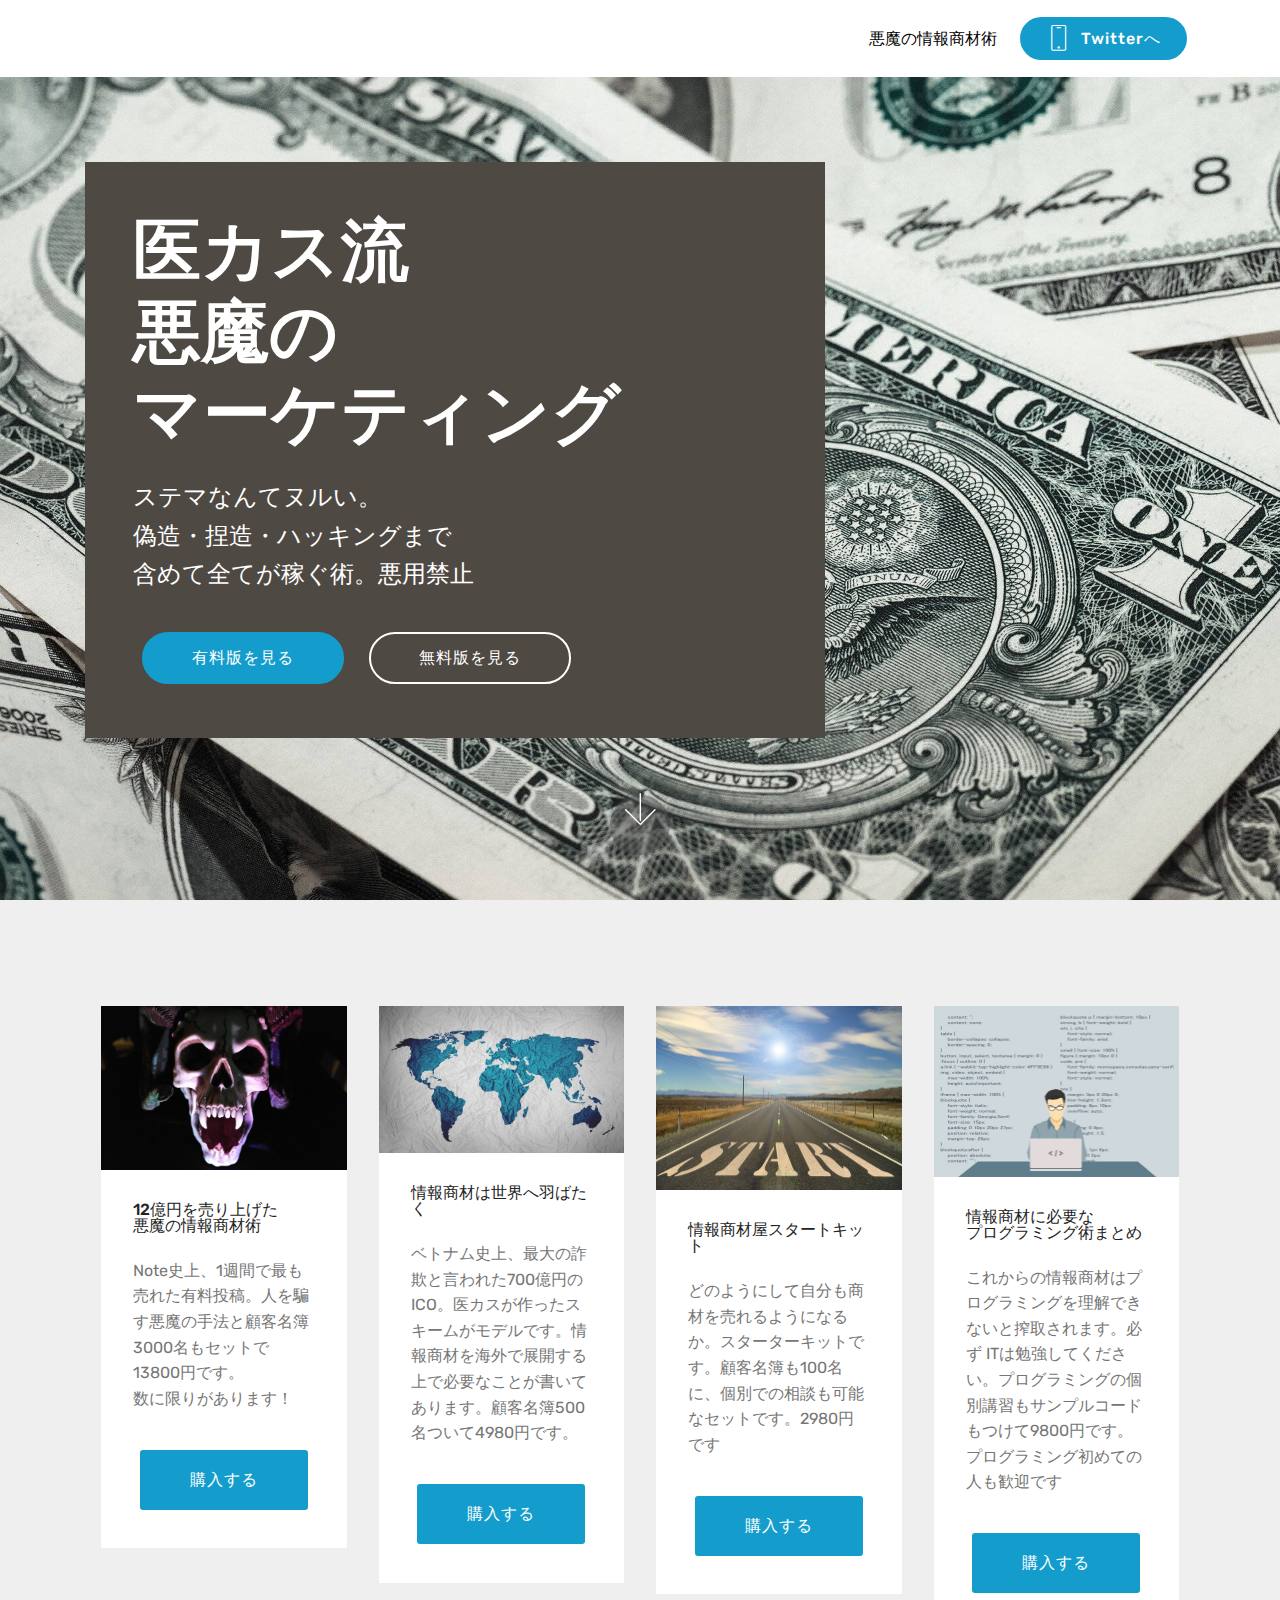
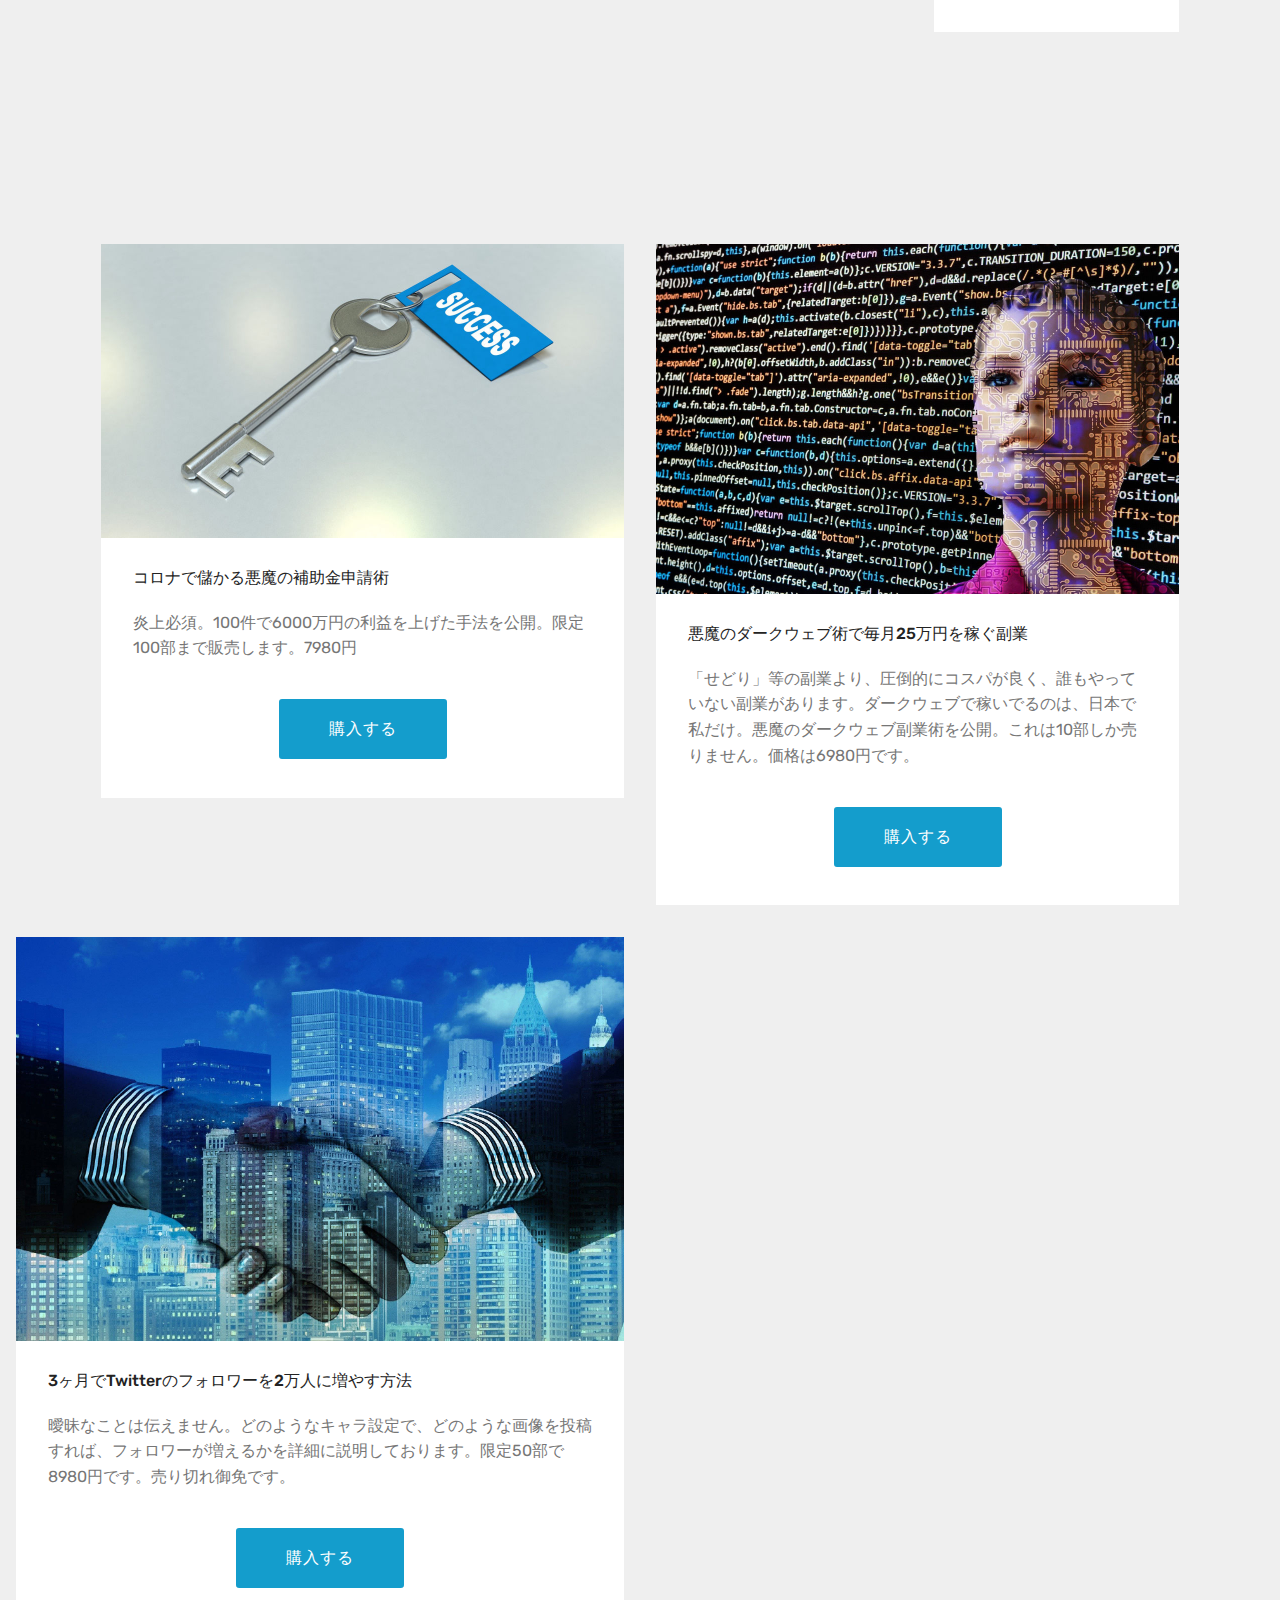
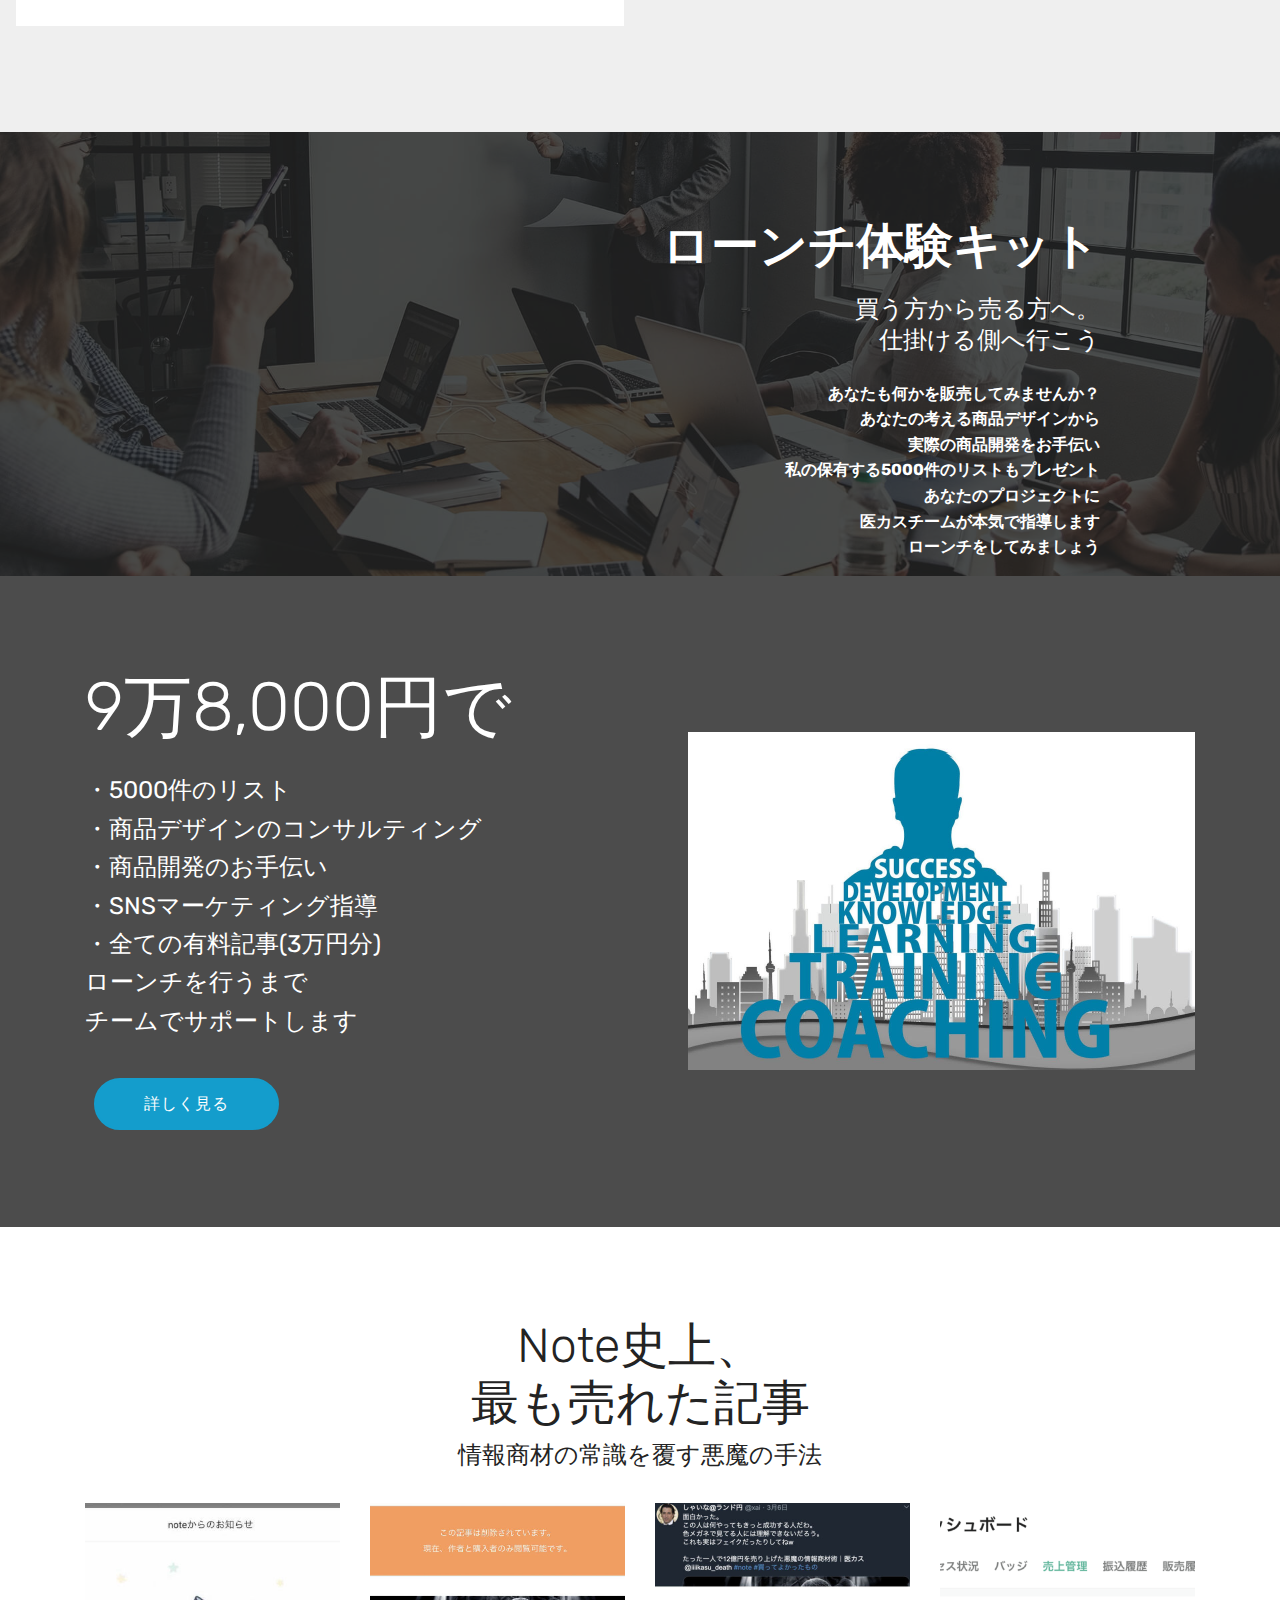
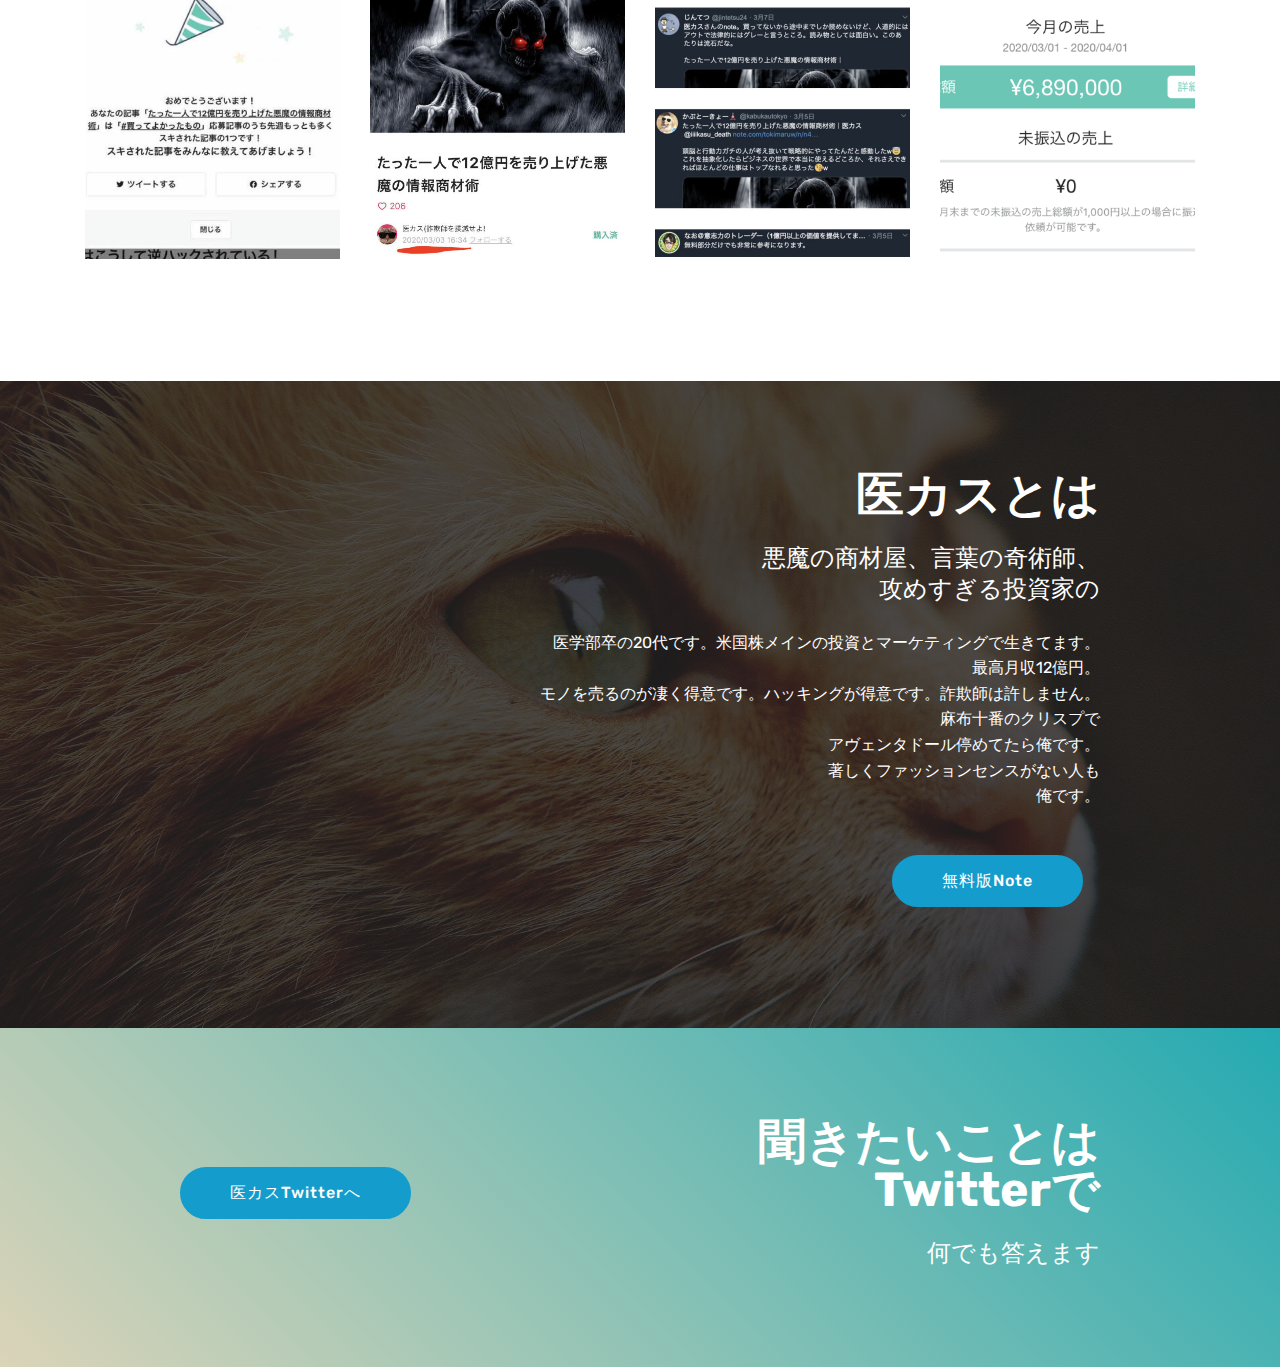
==== index.html @ b4a28440 "First Commit" ====
<!DOCTYPE html>
<html  >
<head>
  <!-- Site made with Mobirise Website Builder v4.11.4, https://mobirise.com -->
  <meta charset="UTF-8">
  <meta http-equiv="X-UA-Compatible" content="IE=edge">
  <meta name="generator" content="Mobirise v4.11.4, mobirise.com">
  <meta name="viewport" content="width=device-width, initial-scale=1, minimum-scale=1">
  <link rel="shortcut icon" href="assets/images/download-1-128x128.png" type="image/x-icon">
  <meta name="description" content="ステマなんてヌルい。
偽造・捏造・ハッキングまで含めて全てマーケティング術。東京の医学部を卒業。港区タワマンに住んで14年目。投資とマーケティングで生きてきました。最高月収12億円">
  
  <title>医カス流の悪魔のマーケティング術</title>
  <link rel="stylesheet" href="assets/web/assets/mobirise-icons/mobirise-icons.css">
  <link rel="stylesheet" href="assets/bootstrap/css/bootstrap.min.css">
  <link rel="stylesheet" href="assets/bootstrap/css/bootstrap-grid.min.css">
  <link rel="stylesheet" href="assets/bootstrap/css/bootstrap-reboot.min.css">
  <link rel="stylesheet" href="assets/tether/tether.min.css">
  <link rel="stylesheet" href="assets/dropdown/css/style.css">
  <link rel="stylesheet" href="assets/theme/css/style.css">
  <link rel="preload" as="style" href="assets/mobirise/css/mbr-additional.css"><link rel="stylesheet" href="assets/mobirise/css/mbr-additional.css" type="text/css">
  
  
  
</head>
<body>
  <section class="menu cid-rV9uMb8nU2" once="menu" id="menu2-g">

    

    <nav class="navbar navbar-expand beta-menu navbar-dropdown align-items-center navbar-fixed-top navbar-toggleable-sm">
        <button class="navbar-toggler navbar-toggler-right" type="button" data-toggle="collapse" data-target="#navbarSupportedContent" aria-controls="navbarSupportedContent" aria-expanded="false" aria-label="Toggle navigation">
            <div class="hamburger">
                <span></span>
                <span></span>
                <span></span>
                <span></span>
            </div>
        </button>
        <div class="menu-logo">
            <div class="navbar-brand">
                
                
            </div>
        </div>
        <div class="collapse navbar-collapse" id="navbarSupportedContent">
            <ul class="navbar-nav nav-dropdown navbar-nav-top-padding" data-app-modern-menu="true"><li class="nav-item">
                    <a class="nav-link link text-black display-4" href="index.html#header10-0">
                        悪魔の情報商材術</a>
                </li></ul>
            <div class="navbar-buttons mbr-section-btn"><a class="btn btn-sm btn-primary display-4" href="https://twitter.com/iiiikasu">
                    <span class="btn-icon mbri-mobile mbr-iconfont mbr-iconfont-btn">
                    </span>
                    Twitterへ</a></div>
        </div>
    </nav>
</section>

<section class="engine"><a href="https://mobirise.info/o">portfolio site templates</a></section><section class="header10 cid-rU6HCSrPef mbr-fullscreen mbr-parallax-background" id="header10-0">

    

    

    <div class="container">
        <div class="media-container-column mbr-white p-5 align-left col-lg-8 col-md-10">
            <h1 class="mbr-section-title mbr-bold pb-3 mbr-fonts-style display-1">
                医カス流<br>悪魔の<br>マーケティング</h1>
            
            <p class="mbr-text pb-3 mbr-fonts-style display-5">ステマなんてヌルい。<br>偽造・捏造・ハッキングまで<br>含めて全てが稼ぐ術。悪用禁止</p>
            <div class="mbr-section-btn"><a class="btn btn-md btn-primary display-4" href="index.html#features3-2">有料版を見る</a>
                <a class="btn btn-md btn-white-outline display-4" href="https://drive.google.com/open?id=1CkxjxR64N0vhBfJWxarnoF8f5nB4dM8kz8ss_vAAhAI">無料版を見る</a></div>
        </div>
    </div>

    <div class="mbr-arrow hidden-sm-down" aria-hidden="true">
        <a href="#next">
            <i class="mbri-down mbr-iconfont"></i>
        </a>
    </div>
</section>

<section class="features3 cid-rU6IeUtJZt" id="features3-2">

    

    
    <div class="container">
        <div class="media-container-row">
            <div class="card p-3 col-12 col-md-6 col-lg-3">
                <div class="card-wrapper">
                    <div class="card-img">
                        <img src="assets/images/mbr-676x451.jpg" alt="Mobirise" title="">
                    </div>
                    <div class="card-box">
                        <h4 class="card-title mbr-fonts-style display-7">12億円を売り上げた<br>悪魔の情報商材術</h4>
                        <p class="mbr-text mbr-fonts-style display-7">
                            Note史上、1週間で最も売れた有料投稿。人を騙す悪魔の手法と顧客名簿3000名もセットで13800円です。<br>数に限りがあります！</p>
                    </div>
                    <div class="mbr-section-btn text-center">
                    	<div class="navbar-buttons mbr-section-btn">
                            <!-- Load Stripe.js on your website. -->
<script src="https://js.stripe.com/v3"></script>

<!-- Create a button that your customers click to complete their purchase. Customize the styling to suit your branding. -->
<button
  class="btn btn-primary"
  id="checkout-button-price_1HJbAPEdmFVR1Ul4tyZsDRZi"
  role="link"
  type="button"
>
 購入する  
</button>

<div id="error-message"></div>

<script>
(function() {
  var stripe = Stripe('pk_live_51HJTHgEdmFVR1Ul4aB02A7vuZf09kX7XTFtWSjaZltnYVKINNKoa5TEyozqV1t15H39o4hwXUNt5vNRCOI0IyUfD00paO78j7e');

  var checkoutButton = document.getElementById('checkout-button-price_1HJbAPEdmFVR1Ul4tyZsDRZi');
  checkoutButton.addEventListener('click', function () {
    // When the customer clicks on the button, redirect
    // them to Checkout.
    stripe.redirectToCheckout({
      lineItems: [{price: 'price_1HJbAPEdmFVR1Ul4tyZsDRZi', quantity: 1}],
      mode: 'payment',
      // Do not rely on the redirect to the successUrl for fulfilling
      // purchases, customers may not always reach the success_url after
      // a successful payment.
      // Instead use one of the strategies described in
      // https://stripe.com/docs/payments/checkout/fulfillment
      successUrl: 'https://iiiiikasu.s3-ap-northeast-1.amazonaws.com/success.html',
      cancelUrl: 'https://iiiiikasu.s3-ap-northeast-1.amazonaws.com/index.html',
    })
    .then(function (result) {
      if (result.error) {
        // If `redirectToCheckout` fails due to a browser or network
        // error, display the localized error message to your customer.
        var displayError = document.getElementById('error-message');
        displayError.textContent = result.error.message;
      }
    });
  });
})();
</script>
                        </div>   
                    </div>
                </div>
            </div>

            <div class="card p-3 col-12 col-md-6 col-lg-3">
                <div class="card-wrapper">
                    <div class="card-img">
                        <img src="assets/images/mbr-676x405.jpg" alt="Mobirise" title="">
                    </div>
                    <div class="card-box">
                        <h4 class="card-title mbr-fonts-style display-7">情報商材は世界へ羽ばたく</h4>
                        <p class="mbr-text mbr-fonts-style display-7">
                            ベトナム史上、最大の詐欺と言われた700億円のICO。医カスが作ったスキームがモデルです。情報商材を海外で展開する上で必要なことが書いてあります。顧客名簿500名ついて4980円です。<br></p>
                    </div>
                    <div class="mbr-section-btn text-center">
                        <div class="navbar-buttons mbr-section-btn">
                            <!-- Load Stripe.js on your website. -->
<script src="https://js.stripe.com/v3"></script>

<!-- Create a button that your customers click to complete their purchase. Customize the styling to suit your branding. -->
<button
  class="btn btn-primary"
  id="checkout-button-price_1HJbfvEdmFVR1Ul40iSfYu5M"
  role="link"
  type="button"
>
  購入する
</button>

<div id="error-message"></div>

<script>
(function() {
  var stripe = Stripe('pk_live_51HJTHgEdmFVR1Ul4aB02A7vuZf09kX7XTFtWSjaZltnYVKINNKoa5TEyozqV1t15H39o4hwXUNt5vNRCOI0IyUfD00paO78j7e');

  var checkoutButton = document.getElementById('checkout-button-price_1HJbfvEdmFVR1Ul40iSfYu5M');
  checkoutButton.addEventListener('click', function () {
    // When the customer clicks on the button, redirect
    // them to Checkout.
    stripe.redirectToCheckout({
      lineItems: [{price: 'price_1HJbfvEdmFVR1Ul40iSfYu5M', quantity: 1}],
      mode: 'payment',
      // Do not rely on the redirect to the successUrl for fulfilling
      // purchases, customers may not always reach the success_url after
      // a successful payment.
      // Instead use one of the strategies described in
      // https://stripe.com/docs/payments/checkout/fulfillment
      successUrl: 'https://iiiiikasu.s3-ap-northeast-1.amazonaws.com/success.html',
      cancelUrl: 'https://iiiiikasu.s3-ap-northeast-1.amazonaws.com/index.html',
    })
    .then(function (result) {
      if (result.error) {
        // If `redirectToCheckout` fails due to a browser or network
        // error, display the localized error message to your customer.
        var displayError = document.getElementById('error-message');
        displayError.textContent = result.error.message;
      }
    });
  });
})();
</script>


                        </div>   

                    </div>
                </div>
            </div>

            <div class="card p-3 col-12 col-md-6 col-lg-3">
                <div class="card-wrapper">
                    <div class="card-img">
                        <img src="assets/images/mbr-492x369.jpg" alt="Mobirise" title="">
                    </div>
                    <div class="card-box">
                        <h4 class="card-title mbr-fonts-style display-7">
                            情報商材屋スタートキット</h4>
                        <p class="mbr-text mbr-fonts-style display-7">どのようにして自分も商材を売れるようになるか。スターターキットです。顧客名簿も100名に、個別での相談も可能なセットです。2980円です</p>
                    </div>
                    <div class="mbr-section-btn text-center">
                    	<div class="navbar-buttons mbr-section-btn">
                            <script src="https://js.stripe.com/v3"></script>

<!-- Create a button that your customers click to complete their purchase. Customize the styling to suit your branding. -->
<button
    class="btn btn-primary"
  id="checkout-button-price_1HJbGGEdmFVR1Ul4skb0sAf0"
  role="link"
  type="button"
>
  購入する
</button>

<div id="error-message"></div>

<script>
(function() {
  var stripe = Stripe('pk_live_51HJTHgEdmFVR1Ul4aB02A7vuZf09kX7XTFtWSjaZltnYVKINNKoa5TEyozqV1t15H39o4hwXUNt5vNRCOI0IyUfD00paO78j7e');

  var checkoutButton = document.getElementById('checkout-button-price_1HJbGGEdmFVR1Ul4skb0sAf0');
  checkoutButton.addEventListener('click', function () {
    // When the customer clicks on the button, redirect
    // them to Checkout.
    stripe.redirectToCheckout({
      lineItems: [{price: 'price_1HJbGGEdmFVR1Ul4skb0sAf0', quantity: 1}],
      mode: 'payment',
      // Do not rely on the redirect to the successUrl for fulfilling
      // purchases, customers may not always reach the success_url after
      // a successful payment.
      // Instead use one of the strategies described in
      // https://stripe.com/docs/payments/checkout/fulfillment
      successUrl: 'https://iiiiikasu.s3-ap-northeast-1.amazonaws.com/success.html',
      cancelUrl: 'https://iiiiikasu.s3-ap-northeast-1.amazonaws.com/index.html',
    })
    .then(function (result) {
      if (result.error) {
        // If `redirectToCheckout` fails due to a browser or network
        // error, display the localized error message to your customer.
        var displayError = document.getElementById('error-message');
        displayError.textContent = result.error.message;
      }
    });
  });
})();
</script>

                        </div>   
                        </div>
                </div>
            </div>

            <div class="card p-3 col-12 col-md-6 col-lg-3">
                <div class="card-wrapper">
                    <div class="card-img">
                        <img src="assets/images/mbr-492x342.jpg" alt="Mobirise" title="">
                    </div>
                    <div class="card-box">
                        <h4 class="card-title mbr-fonts-style display-7">
                            情報商材に必要な<br>プログラミング術まとめ</h4>
                        <p class="mbr-text mbr-fonts-style display-7">これからの情報商材はプログラミングを理解できないと搾取されます。必ず ITは勉強してください。プログラミングの個別講習もサンプルコードもつけて9800円です。プログラミング初めての人も歓迎です</p>
                    </div>
                    <div class="mbr-section-btn text-center">
                    	<div class="navbar-buttons mbr-section-btn">
                         <!-- Load Stripe.js on your website. -->
<script src="https://js.stripe.com/v3"></script>

<!-- Create a button that your customers click to complete their purchase. Customize the styling to suit your branding. -->
<button
class="btn btn-primary"
  id="checkout-button-price_1HJbgVEdmFVR1Ul4d4aROihu"
  role="link"
  type="button"
>
  購入する
</button>

<div id="error-message"></div>

<script>
(function() {
  var stripe = Stripe('pk_live_51HJTHgEdmFVR1Ul4aB02A7vuZf09kX7XTFtWSjaZltnYVKINNKoa5TEyozqV1t15H39o4hwXUNt5vNRCOI0IyUfD00paO78j7e');

  var checkoutButton = document.getElementById('checkout-button-price_1HJbgVEdmFVR1Ul4d4aROihu');
  checkoutButton.addEventListener('click', function () {
    // When the customer clicks on the button, redirect
    // them to Checkout.
    stripe.redirectToCheckout({
      lineItems: [{price: 'price_1HJbgVEdmFVR1Ul4d4aROihu', quantity: 1}],
      mode: 'payment',
      // Do not rely on the redirect to the successUrl for fulfilling
      // purchases, customers may not always reach the success_url after
      // a successful payment.
      // Instead use one of the strategies described in
      // https://stripe.com/docs/payments/checkout/fulfillment
      successUrl: 'https://iiiiikasu.s3-ap-northeast-1.amazonaws.com/success.html',
      cancelUrl: 'https://iiiiikasu.s3-ap-northeast-1.amazonaws.com/index.html',
    })
    .then(function (result) {
      if (result.error) {
        // If `redirectToCheckout` fails due to a browser or network
        // error, display the localized error message to your customer.
        var displayError = document.getElementById('error-message');
        displayError.textContent = result.error.message;
      }
    });
  });
})();
</script>


                        </div>   
                    </div>
                </div>
            </div>
        </div>
    </div>
</section>

<section class="features3 cid-rWQJQHnATH" id="features3-n">

    

    
    <div class="container">
        <div class="media-container-row">
            <div class="card p-3 col-12 col-md-6">
                <div class="card-wrapper">
                    <div class="card-img">
                        <img src="assets/images/mbr-1046x588.jpg" alt="Mobirise" title="">
                    </div>
                    <div class="card-box">
                        <h4 class="card-title mbr-fonts-style display-7">コロナで儲かる悪魔の補助金申請術</h4>
                        <p class="mbr-text mbr-fonts-style display-7">炎上必須。100件で6000万円の利益を上げた手法を公開。限定100部まで販売します。7980円</p>
                    </div>
                    <div class="mbr-section-btn text-center">
                    	<div class="navbar-buttons mbr-section-btn">
                            <!-- Load Stripe.js on your website. -->
<script src="https://js.stripe.com/v3"></script>

<!-- Create a button that your customers click to complete their purchase. Customize the styling to suit your branding. -->
<button
class="btn btn-primary"
  id="checkout-button-price_1HJbnBEdmFVR1Ul4US0rsQUN"
  role="link"
  type="button"
>
  購入する
</button>

<div id="error-message"></div>

<script>
(function() {
  var stripe = Stripe('pk_live_51HJTHgEdmFVR1Ul4aB02A7vuZf09kX7XTFtWSjaZltnYVKINNKoa5TEyozqV1t15H39o4hwXUNt5vNRCOI0IyUfD00paO78j7e');

  var checkoutButton = document.getElementById('checkout-button-price_1HJbnBEdmFVR1Ul4US0rsQUN');
  checkoutButton.addEventListener('click', function () {
    // When the customer clicks on the button, redirect
    // them to Checkout.
    stripe.redirectToCheckout({
      lineItems: [{price: 'price_1HJbnBEdmFVR1Ul4US0rsQUN', quantity: 1}],
      mode: 'payment',
      // Do not rely on the redirect to the successUrl for fulfilling
      // purchases, customers may not always reach the success_url after
      // a successful payment.
      // Instead use one of the strategies described in
      // https://stripe.com/docs/payments/checkout/fulfillment
      successUrl: 'https://iiiiikasu.s3-ap-northeast-1.amazonaws.com/success.html',
      cancelUrl: 'https://iiiiikasu.s3-ap-northeast-1.amazonaws.com/index.html',
    })
    .then(function (result) {
      if (result.error) {
        // If `redirectToCheckout` fails due to a browser or network
        // error, display the localized error message to your customer.
        var displayError = document.getElementById('error-message');
        displayError.textContent = result.error.message;
      }
    });
  });
})();
</script>

                        </div>   
                    </div>
                </div>
            </div>

            <div class="card p-3 col-12 col-md-6">
                <div class="card-wrapper">
                    <div class="card-img">
                        <img src="assets/images/mbr-1046x700.jpg" alt="Mobirise" title="">
                    </div>
                    <div class="card-box">
                        <h4 class="card-title mbr-fonts-style display-7">悪魔のダークウェブ術で毎月25万円を稼ぐ副業</h4>
                        <p class="mbr-text mbr-fonts-style display-7">「せどり」等の副業より、圧倒的にコスパが良く、誰もやっていない副業があります。ダークウェブで稼いでるのは、日本で私だけ。悪魔のダークウェブ副業術を公開。これは10部しか売りません。価格は6980円です。</p>
                    </div>
                    <div class="mbr-section-btn text-center">
                    	<div class="navbar-buttons mbr-section-btn">
                            <!-- Load Stripe.js on your website. -->
<script src="https://js.stripe.com/v3"></script>

<!-- Create a button that your customers click to complete their purchase. Customize the styling to suit your branding. -->
<button
  class="btn btn-primary"
  id="checkout-button-price_1HJbh6EdmFVR1Ul43gnY0bwf"
  role="link"
  type="button"
>
  購入する
</button>

<div id="error-message"></div>

<script>
(function() {
  var stripe = Stripe('pk_live_51HJTHgEdmFVR1Ul4aB02A7vuZf09kX7XTFtWSjaZltnYVKINNKoa5TEyozqV1t15H39o4hwXUNt5vNRCOI0IyUfD00paO78j7e');

  var checkoutButton = document.getElementById('checkout-button-price_1HJbh6EdmFVR1Ul43gnY0bwf');
  checkoutButton.addEventListener('click', function () {
    // When the customer clicks on the button, redirect
    // them to Checkout.
    stripe.redirectToCheckout({
      lineItems: [{price: 'price_1HJbh6EdmFVR1Ul43gnY0bwf', quantity: 1}],
      mode: 'payment',
      // Do not rely on the redirect to the successUrl for fulfilling
      // purchases, customers may not always reach the success_url after
      // a successful payment.
      // Instead use one of the strategies described in
      // https://stripe.com/docs/payments/checkout/fulfillment
      successUrl: 'https://iiiiikasu.s3-ap-northeast-1.amazonaws.com/success.html',
      cancelUrl: 'https://iiiiikasu.s3-ap-northeast-1.amazonaws.com/index.html',
    })
    .then(function (result) {
      if (result.error) {
        // If `redirectToCheckout` fails due to a browser or network
        // error, display the localized error message to your customer.
        var displayError = document.getElementById('error-message');
        displayError.textContent = result.error.message;
      }
    });
  });
})();
</script>


                        </div>   
                    	
                    </div>
                </div>
            </div>

            

            
        </div>
    </div>

    <div class="card p-3 col-12 col-md-6">
                <div class="card-wrapper">
                    <div class="card-img">
                        <img src="assets/images/mbr-1920x1275.jpg" alt="Mobirise" title="">
                    </div>
                    <div class="card-box">
                        <h4 class="card-title mbr-fonts-style display-7">3ヶ月でTwitterのフォロワーを2万人に増やす方法</h4>
                        <p class="mbr-text mbr-fonts-style display-7">
                            曖昧なことは伝えません。どのようなキャラ設定で、どのような画像を投稿すれば、フォロワーが増えるかを詳細に説明しております。限定50部で8980円です。売り切れ御免です。
                        </p>
                    </div>
                    <div class="mbr-section-btn text-center">
                        <div class="navbar-buttons mbr-section-btn">
                            <!-- Load Stripe.js on your website. -->
                            <!-- Load Stripe.js on your website. -->
<script src="https://js.stripe.com/v3"></script>

<!-- Create a button that your customers click to complete their purchase. Customize the styling to suit your branding. -->
<button
class="btn btn-primary"
  id="checkout-button-price_1HJbk1EdmFVR1Ul4yV3ZBaMz"
  role="link"
  type="button"
>
  購入する
</button>

<div id="error-message"></div>

<script>
(function() {
  var stripe = Stripe('pk_live_51HJTHgEdmFVR1Ul4aB02A7vuZf09kX7XTFtWSjaZltnYVKINNKoa5TEyozqV1t15H39o4hwXUNt5vNRCOI0IyUfD00paO78j7e');

  var checkoutButton = document.getElementById('checkout-button-price_1HJbk1EdmFVR1Ul4yV3ZBaMz');
  checkoutButton.addEventListener('click', function () {
    // When the customer clicks on the button, redirect
    // them to Checkout.
    stripe.redirectToCheckout({
      lineItems: [{price: 'price_1HJbk1EdmFVR1Ul4yV3ZBaMz', quantity: 1}],
      mode: 'payment',
      // Do not rely on the redirect to the successUrl for fulfilling
      // purchases, customers may not always reach the success_url after
      // a successful payment.
      // Instead use one of the strategies described in
      // https://stripe.com/docs/payments/checkout/fulfillment
      successUrl: 'https://iiiiikasu.s3-ap-northeast-1.amazonaws.com/success.html',
      cancelUrl: 'https://iiiiikasu.s3-ap-northeast-1.amazonaws.com/index.html',
    })
    .then(function (result) {
      if (result.error) {
        // If `redirectToCheckout` fails due to a browser or network
        // error, display the localized error message to your customer.
        var displayError = document.getElementById('error-message');
        displayError.textContent = result.error.message;
      }
    });
  });
})();
</script>


                        </div>   
                        
                    </div>
                </div>
            </div>

            

            
        </div>
    </div>
</section>

<section class="mbr-section info4 cid-rUY4Kih0N7" id="info4-9">

    

    <div class="mbr-overlay" style="opacity: 0.8; background-color: rgb(35, 35, 35);">
    </div>
    <div class="container">
        <div class="justify-content-center row">
            <div class="media-container-column title col-12 col-md-10">
                <h2 class="align-right mbr-bold mbr-white pb-3 mbr-fonts-style display-2">ローンチ体験キット</h2>
                <h3 class="mbr-section-subtitle align-right mbr-light mbr-white pb-3 mbr-fonts-style display-5">
                    買う方から売る方へ。<br>仕掛ける側へ行こう</h3>
                <p class="mbr-text align-right mbr-white mbr-fonts-style display-7"><strong>
                    あなたも何かを販売してみませんか？<br>あなたの考える商品デザインから</strong><br><strong>実際の商品開発をお手伝い<br>私の保有する5000件のリストもプレゼント<br>あなたのプロジェクトに</strong><br><strong>医カスチームが本気で指導します</strong><br><strong>ローンチをしてみましょう</strong></p>
                
            </div>
        </div>
    </div>
</section>

<section class="header3 cid-rUYf6AciFR mbr-parallax-background" id="header3-b">

    

    <div class="mbr-overlay" style="opacity: 0.8; background-color: rgb(35, 35, 35);">
    </div>

    <div class="container">
        <div class="media-container-row">
            <div class="mbr-figure" style="width: 100%;">
                <img src="assets/images/mbr-1014x676.jpg" alt="Mobirise" title="">
            </div>

            <div class="media-content">
                <h1 class="mbr-section-title mbr-white pb-3 mbr-fonts-style display-1">
                    9万8,000円で</h1>
                
                <div class="mbr-section-text mbr-white pb-3 ">
                    <p class="mbr-text mbr-fonts-style display-5">・5000件のリスト<br>・商品デザインのコンサルティング<br>・商品開発のお手伝い<br>・SNSマーケティング指導<br>・全ての有料記事(3万円分)<br>ローンチを行うまで<br>チームでサポートします</p>
                </div>
                <div class="mbr-section-btn"><a class="btn btn-md btn-primary display-4" href="http://iiiiikasu.s3-ap-northeast-1.amazonaws.com/page4.html">詳しく見る</a>
                </div>
            </div>
        </div>
    </div>

</section>

<section class="mbr-gallery gallery5 cid-rUUYPNUBkz" id="gallery5-5">

    

    

    <div class="container">
        <h3 class="mbr-section-title align-center mbr-fonts-style display-2">Note史上、<br>最も売れた記事</h3>
        <h4 class="mbr-section-subtitle align-center pb-4 mbr-fonts-style display-5">
            情報商材の常識を覆す悪魔の手法</h4>
        <div class="row" id="gallery" data-toggle="modal" data-target="#carouselModal">
            <div class="col-sm-6 col-md-4 col-lg-3 item gallery-image">
                <div class="item-wrapper">
                    <img class="w-100" src="assets/images/eupn8itucaawt-n-510x615.jpg" alt="" data-target="#mbrCarousel" data-slide-to="0" title="">
                </div>
            </div><div class="col-sm-6 col-md-4 col-lg-3 item gallery-image">
                <div class="item-wrapper">
                    <img class="w-100" src="assets/images/eszukfzucaapb5q-510x695.jpg" alt="" data-target="#mbrCarousel" data-slide-to="3" title="">
                </div>
            </div>
            <div class="col-sm-6 col-md-4 col-lg-3 item gallery-image">
                <div class="item-wrapper">
                    <img class="w-100" src="assets/images/eupn8syu0aag0qh-510x712.jpg" alt="" data-target="#mbrCarousel" data-slide-to="1" title="">
                </div>
            </div>
            <div class="col-sm-6 col-md-4 col-lg-3 item gallery-image">
                <div class="item-wrapper">
                    <img class="w-100" src="assets/images/eupn7qkuuaai0ul-510x563.png" alt="" data-target="#mbrCarousel" data-slide-to="2" title="">
                </div>
            </div>
            
        </div>

        <div class="modal mbr-slider fade" id="carouselModal" tabindex="-1" role="dialog" aria-hidden="true">
            <div class="modal-dialog" role="document">
                <div class="modal-content">
                    <div class="modal-body">
                        <div id="mbrCarousel" class="carousel slide" data-ride="carousel">
                            <div class="carousel-inner">
                                <div class="carousel-item active">
                                    <img class="d-block w-100" src="assets/images/background1.jpg" alt="">
                                </div>
                                <div class="carousel-item">
                                    <img class="d-block w-100" src="assets/images/background2.jpg" alt="">
                                </div>
                                <div class="carousel-item">
                                    <img class="d-block w-100" src="assets/images/background3.jpg" alt="">
                                </div>
                                <div class="carousel-item">
                                    <img class="d-block w-100" src="assets/images/background4.jpg" alt="">
                                </div>
                            </div>
                            <ol class="carousel-indicators">
                                <li data-target="#mbrCarousel" data-slide-to="0" class="active"></li>
                                <li data-target="#mbrCarousel" data-slide-to="1"></li>
                                <li data-target="#mbrCarousel" data-slide-to="2"></li>
                                <li data-target="#mbrCarousel" data-slide-to="3"></li>
                            </ol>
                            <a role="button" href="" class="close" data-dismiss="modal" aria-label="Close">
                            </a>
                            <a class="carousel-control-prev carousel-control" href="#mbrCarousel" role="button" data-slide="prev">
                                <span class="mbri-left mbr-iconfont" aria-hidden="true"></span>
                                <span class="sr-only">Previous</span>
                            </a>
                            <a class="carousel-control-next carousel-control" href="#mbrCarousel" role="button" data-slide="next">
                                <span class="mbri-right mbr-iconfont" aria-hidden="true"></span>
                                <span class="sr-only">Next</span>
                            </a>
                        </div>
                    </div>
                </div>
            </div>
        </div>
    </div>
</section>

<section class="mbr-section info4 cid-rUXW8Cp9rz" id="info4-6">

    

    <div class="mbr-overlay" style="opacity: 0.8; background-color: rgb(35, 35, 35);">
    </div>
    <div class="container">
        <div class="justify-content-center row">
            <div class="media-container-column title col-12 col-md-10">
                <h2 class="align-right mbr-bold mbr-white pb-3 mbr-fonts-style display-2">医カスとは</h2>
                <h3 class="mbr-section-subtitle align-right mbr-light mbr-white pb-3 mbr-fonts-style display-5">
                    悪魔の商材屋、言葉の奇術師、<br>攻めすぎる投資家の</h3>
                <p class="mbr-text align-right mbr-white mbr-fonts-style display-7">医学部卒の20代です。米国株メインの投資とマーケティングで生きてます。<br>最高月収12億円。<br>モノを売るのが凄く得意です。ハッキングが得意です。詐欺師は許しません。<br>麻布十番のクリスプで<br>アヴェンタドール停めてたら俺です。<br>著しくファッションセンスがない人も<br>俺です。</p>
                <div class="mbr-section-btn align-right py-4"><a class="btn btn-primary display-4" href="https://drive.google.com/open?id=1CkxjxR64N0vhBfJWxarnoF8f5nB4dM8kz8ss_vAAhAI">無料版Note</a></div>
            </div>
        </div>
    </div>
</section>

<section class="mbr-section info2 cid-rU6ITF7OTk" id="info2-4">

    

    

    <div class="container">
        <div class="row main justify-content-center">
            <div class="media-container-column col-12 col-lg-3 col-md-4">
                <div class="mbr-section-btn align-left py-4"><a class="btn btn-primary display-4" href="https://twitter.com/iiiikasu">医カスTwitterへ</a></div>
            </div>
            <div class="media-container-column title col-12 col-lg-7 col-md-6">
                <h2 class="align-right mbr-bold mbr-white pb-3 mbr-fonts-style display-2">
                    聞きたいことは<br>Twitterで</h2>
                <h3 class="mbr-section-subtitle align-right mbr-light mbr-white mbr-fonts-style display-5">何でも答えます</h3>
            </div>
        </div>
    </div>
</section>




  <script src="assets/web/assets/jquery/jquery.min.js"></script>
  <script src="assets/popper/popper.min.js"></script>
  <script src="assets/bootstrap/js/bootstrap.min.js"></script>
  <script src="assets/tether/tether.min.js"></script>
  <script src="assets/smoothscroll/smooth-scroll.js"></script>
  <script src="assets/parallax/jarallax.min.js"></script>
  <script src="assets/dropdown/js/nav-dropdown.js"></script>
  <script src="assets/dropdown/js/navbar-dropdown.js"></script>
  <script src="assets/touchswipe/jquery.touch-swipe.min.js"></script>
  <script src="assets/theme/js/script.js"></script>
  
  
</body>
</html>
---- assets/web/assets/mobirise-icons/mobirise-icons.css ----
@font-face {
  font-family: 'MobiriseIcons';
  src:  url('mobirise-icons.eot?spat4u');
  src:  url('mobirise-icons.eot?spat4u#iefix') format('embedded-opentype'),
    url('mobirise-icons.ttf?spat4u') format('truetype'),
    url('mobirise-icons.woff?spat4u') format('woff'),
    url('mobirise-icons.svg?spat4u#MobiriseIcons') format('svg');
  font-weight: normal;
  font-style: normal;
  font-display: swap;
}

[class^="mbri-"], [class*=" mbri-"] {
  /* use !important to prevent issues with browser extensions that change fonts */
  font-family: MobiriseIcons !important;
  speak: none;
  font-style: normal;
  font-weight: normal;
  font-variant: normal;
  text-transform: none;
  line-height: 1;

  /* Better Font Rendering =========== */
  -webkit-font-smoothing: antialiased;
  -moz-osx-font-smoothing: grayscale;
}

.mbri-add-submenu:before {
  content: "\e900";
}
.mbri-alert:before {
  content: "\e901";
}
.mbri-align-center:before {
  content: "\e902";
}
.mbri-align-justify:before {
  content: "\e903";
}
.mbri-align-left:before {
  content: "\e904";
}
.mbri-align-right:before {
  content: "\e905";
}
.mbri-android:before {
  content: "\e906";
}
.mbri-apple:before {
  content: "\e907";
}
.mbri-arrow-down:before {
  content: "\e908";
}
.mbri-arrow-next:before {
  content: "\e909";
}
.mbri-arrow-prev:before {
  content: "\e90a";
}
.mbri-arrow-up:before {
  content: "\e90b";
}
.mbri-bold:before {
  content: "\e90c";
}
.mbri-bookmark:before {
  content: "\e90d";
}
.mbri-bootstrap:before {
  content: "\e90e";
}
.mbri-briefcase:before {
  content: "\e90f";
}
.mbri-browse:before {
  content: "\e910";
}
.mbri-bulleted-list:before {
  content: "\e911";
}
.mbri-calendar:before {
  content: "\e912";
}
.mbri-camera:before {
  content: "\e913";
}
.mbri-cart-add:before {
  content: "\e914";
}
.mbri-cart-full:before {
  content: "\e915";
}
.mbri-cash:before {
  content: "\e916";
}
.mbri-change-style:before {
  content: "\e917";
}
.mbri-chat:before {
  content: "\e918";
}
.mbri-clock:before {
  content: "\e919";
}
.mbri-close:before {
  content: "\e91a";
}
.mbri-cloud:before {
  content: "\e91b";
}
.mbri-code:before {
  content: "\e91c";
}
.mbri-contact-form:before {
  content: "\e91d";
}
.mbri-credit-card:before {
  content: "\e91e";
}
.mbri-cursor-click:before {
  content: "\e91f";
}
.mbri-cust-feedback:before {
  content: "\e920";
}
.mbri-database:before {
  content: "\e921";
}
.mbri-delivery:before {
  content: "\e922";
}
.mbri-desktop:before {
  content: "\e923";
}
.mbri-devices:before {
  content: "\e924";
}
.mbri-down:before {
  content: "\e925";
}
.mbri-download:before {
  content: "\e989";
}
.mbri-drag-n-drop:before {
  content: "\e927";
}
.mbri-drag-n-drop2:before {
  content: "\e928";
}
.mbri-edit:before {
  content: "\e929";
}
.mbri-edit2:before {
  content: "\e92a";
}
.mbri-error:before {
  content: "\e92b";
}
.mbri-extension:before {
  content: "\e92c";
}
.mbri-features:before {
  content: "\e92d";
}
.mbri-file:before {
  content: "\e92e";
}
.mbri-flag:before {
  content: "\e92f";
}
.mbri-folder:before {
  content: "\e930";
}
.mbri-gift:before {
  content: "\e931";
}
.mbri-github:before {
  content: "\e932";
}
.mbri-globe:before {
  content: "\e933";
}
.mbri-globe-2:before {
  content: "\e934";
}
.mbri-growing-chart:before {
  content: "\e935";
}
.mbri-hearth:before {
  content: "\e936";
}
.mbri-help:before {
  content: "\e937";
}
.mbri-home:before {
  content: "\e938";
}
.mbri-hot-cup:before {
  content: "\e939";
}
.mbri-idea:before {
  content: "\e93a";
}
.mbri-image-gallery:before {
  content: "\e93b";
}
.mbri-image-slider:before {
  content: "\e93c";
}
.mbri-info:before {
  content: "\e93d";
}
.mbri-italic:before {
  content: "\e93e";
}
.mbri-key:before {
  content: "\e93f";
}
.mbri-laptop:before {
  content: "\e940";
}
.mbri-layers:before {
  content: "\e941";
}
.mbri-left-right:before {
  content: "\e942";
}
.mbri-left:before {
  content: "\e943";
}
.mbri-letter:before {
  content: "\e944";
}
.mbri-like:before {
  content: "\e945";
}
.mbri-link:before {
  content: "\e946";
}
.mbri-lock:before {
  content: "\e947";
}
.mbri-login:before {
  content: "\e948";
}
.mbri-logout:before {
  content: "\e949";
}
.mbri-magic-stick:before {
  content: "\e94a";
}
.mbri-map-pin:before {
  content: "\e94b";
}
.mbri-menu:before {
  content: "\e94c";
}
.mbri-mobile:before {
  content: "\e94d";
}
.mbri-mobile2:before {
  content: "\e94e";
}
.mbri-mobirise:before {
  content: "\e94f";
}
.mbri-more-horizontal:before {
  content: "\e950";
}
.mbri-more-vertical:before {
  content: "\e951";
}
.mbri-music:before {
  content: "\e952";
}
.mbri-new-file:before {
  content: "\e953";
}
.mbri-numbered-list:before {
  content: "\e954";
}
.mbri-opened-folder:before {
  content: "\e955";
}
.mbri-pages:before {
  content: "\e956";
}
.mbri-paper-plane:before {
  content: "\e957";
}
.mbri-paperclip:before {
  content: "\e958";
}
.mbri-photo:before {
  content: "\e959";
}
.mbri-photos:before {
  content: "\e95a";
}
.mbri-pin:before {
  content: "\e95b";
}
.mbri-play:before {
  content: "\e95c";
}
.mbri-plus:before {
  content: "\e95d";
}
.mbri-preview:before {
  content: "\e95e";
}
.mbri-print:before {
  content: "\e95f";
}
.mbri-protect:before {
  content: "\e960";
}
.mbri-question:before {
  content: "\e961";
}
.mbri-quote-left:before {
  content: "\e962";
}
.mbri-quote-right:before {
  content: "\e963";
}
.mbri-refresh:before {
  content: "\e964";
}
.mbri-responsive:before {
  content: "\e965";
}
.mbri-right:before {
  content: "\e966";
}
.mbri-rocket:before {
  content: "\e967";
}
.mbri-sad-face:before {
  content: "\e968";
}
.mbri-sale:before {
  content: "\e969";
}
.mbri-save:before {
  content: "\e96a";
}
.mbri-search:before {
  content: "\e96b";
}
.mbri-setting:before {
  content: "\e96c";
}
.mbri-setting2:before {
  content: "\e96d";
}
.mbri-setting3:before {
  content: "\e96e";
}
.mbri-share:before {
  content: "\e96f";
}
.mbri-shopping-bag:before {
  content: "\e970";
}
.mbri-shopping-basket:before {
  content: "\e971";
}
.mbri-shopping-cart:before {
  content: "\e972";
}
.mbri-sites:before {
  content: "\e973";
}
.mbri-smile-face:before {
  content: "\e974";
}
.mbri-speed:before {
  content: "\e975";
}
.mbri-star:before {
  content: "\e976";
}
.mbri-success:before {
  content: "\e977";
}
.mbri-sun:before {
  content: "\e978";
}
.mbri-sun2:before {
  content: "\e979";
}
.mbri-tablet:before {
  content: "\e97a";
}
.mbri-tablet-vertical:before {
  content: "\e97b";
}
.mbri-target:before {
  content: "\e97c";
}
.mbri-timer:before {
  content: "\e97d";
}
.mbri-to-ftp:before {
  content: "\e97e";
}
.mbri-to-local-drive:before {
  content: "\e97f";
}
.mbri-touch-swipe:before {
  content: "\e980";
}
.mbri-touch:before {
  content: "\e981";
}
.mbri-trash:before {
  content: "\e982";
}
.mbri-underline:before {
  content: "\e983";
}
.mbri-unlink:before {
  content: "\e984";
}
.mbri-unlock:before {
  content: "\e985";
}
.mbri-up-down:before {
  content: "\e986";
}
.mbri-up:before {
  content: "\e987";
}
.mbri-update:before {
  content: "\e988";
}
.mbri-upload:before {
 content: "\e926"; 
}
.mbri-user:before {
  content: "\e98a";
}
.mbri-user2:before {
  content: "\e98b";
}
.mbri-users:before {
  content: "\e98c";
}
.mbri-video:before {
  content: "\e98d";
}
.mbri-video-play:before {
  content: "\e98e";
}
.mbri-watch:before {
  content: "\e98f";
}
.mbri-website-theme:before {
  content: "\e990";
}
.mbri-wifi:before {
  content: "\e991";
}
.mbri-windows:before {
  content: "\e992";
}
.mbri-zoom-out:before {
  content: "\e993";
}
.mbri-redo:before {
  content: "\e994";
}
.mbri-undo:before {
  content: "\e995";
}
---- assets/dropdown/css/style.css ----
.navbar-dropdown {
  left: 0;
  padding: 0;
  position: absolute;
  right: 0;
  top: 0;
  transition: all 0.45s ease;
  z-index: 1030;
  background: #282828; }
  .navbar-dropdown .navbar-logo {
    margin-right: 0.8rem;
    transition: margin 0.3s ease-in-out;
    vertical-align: middle; }
    .navbar-dropdown .navbar-logo img {
      height: 3.125rem;
      transition: all 0.3s ease-in-out; }
    .navbar-dropdown .navbar-logo.mbr-iconfont {
      font-size: 3.125rem;
      line-height: 3.125rem; }
  .navbar-dropdown .navbar-caption {
    font-weight: 700;
    white-space: normal;
    vertical-align: -4px;
    line-height: 3.125rem !important; }
    .navbar-dropdown .navbar-caption, .navbar-dropdown .navbar-caption:hover {
      color: inherit;
      text-decoration: none; }
  .navbar-dropdown .mbr-iconfont + .navbar-caption {
    vertical-align: -1px; }
  .navbar-dropdown.navbar-fixed-top {
    position: fixed; }
  .navbar-dropdown .navbar-brand span {
    vertical-align: -4px; }
  .navbar-dropdown.bg-color.transparent {
    background: none; }
  .navbar-dropdown.navbar-short .navbar-brand {
    padding: 0.625rem 0; }
    .navbar-dropdown.navbar-short .navbar-brand span {
      vertical-align: -1px; }
  .navbar-dropdown.navbar-short .navbar-caption {
    line-height: 2.375rem !important;
    vertical-align: -2px; }
  .navbar-dropdown.navbar-short .navbar-logo {
    margin-right: 0.5rem; }
    .navbar-dropdown.navbar-short .navbar-logo img {
      height: 2.375rem; }
    .navbar-dropdown.navbar-short .navbar-logo.mbr-iconfont {
      font-size: 2.375rem;
      line-height: 2.375rem; }
  .navbar-dropdown.navbar-short .mbr-table-cell {
    height: 3.625rem; }
  .navbar-dropdown .navbar-close {
    left: 0.6875rem;
    position: fixed;
    top: 0.75rem;
    z-index: 1000; }
  .navbar-dropdown .hamburger-icon {
    content: "";
    display: inline-block;
    vertical-align: middle;
    width: 16px;
    -webkit-box-shadow: 0 -6px 0 1px #282828,0 0 0 1px #282828,0 6px 0 1px #282828;
    -moz-box-shadow: 0 -6px 0 1px #282828,0 0 0 1px #282828,0 6px 0 1px #282828;
    box-shadow: 0 -6px 0 1px #282828,0 0 0 1px #282828,0 6px 0 1px #282828; }

.dropdown-menu .dropdown-toggle[data-toggle="dropdown-submenu"]::after {
  border-bottom: 0.35em solid transparent;
  border-left: 0.35em solid;
  border-right: 0;
  border-top: 0.35em solid transparent;
  margin-left: 0.3rem; }

.dropdown-menu .dropdown-item:focus {
  outline: 0; }

.nav-dropdown {
  font-size: 0.75rem;
  font-weight: 500;
  height: auto !important; }
  .nav-dropdown .nav-btn {
    padding-left: 1rem; }
  .nav-dropdown .link {
    margin: .667em 1.667em;
    font-weight: 500;
    padding: 0;
    transition: color .2s ease-in-out; }
    .nav-dropdown .link.dropdown-toggle {
      margin-right: 2.583em; }
      .nav-dropdown .link.dropdown-toggle::after {
        margin-left: .25rem;
        border-top: 0.35em solid;
        border-right: 0.35em solid transparent;
        border-left: 0.35em solid transparent;
        border-bottom: 0; }
      .nav-dropdown .link.dropdown-toggle[aria-expanded="true"] {
        margin: 0;
        padding: 0.667em 3.263em  0.667em 1.667em; }
  .nav-dropdown .link::after,
  .nav-dropdown .dropdown-item::after {
    color: inherit; }
  .nav-dropdown .btn {
    font-size: 0.75rem;
    font-weight: 700;
    letter-spacing: 0;
    margin-bottom: 0;
    padding-left: 1.25rem;
    padding-right: 1.25rem; }
  .nav-dropdown .dropdown-menu {
    border-radius: 0;
    border: 0;
    left: 0;
    margin: 0;
    padding-bottom: 1.25rem;
    padding-top: 1.25rem;
    position: relative; }
  .nav-dropdown .dropdown-submenu {
    margin-left: 0.125rem;
    top: 0; }
  .nav-dropdown .dropdown-item {
    font-weight: 500;
    line-height: 2;
    padding: 0.3846em 4.615em 0.3846em 1.5385em;
    position: relative;
    transition: color .2s ease-in-out, background-color .2s ease-in-out; }
    .nav-dropdown .dropdown-item::after {
      margin-top: -0.3077em;
      position: absolute;
      right: 1.1538em;
      top: 50%; }
    .nav-dropdown .dropdown-item:focus, .nav-dropdown .dropdown-item:hover {
      background: none; }

@media (max-width: 767px) {
  .nav-dropdown.navbar-toggleable-sm {
    bottom: 0;
    display: none;
    left: 0;
    overflow-x: hidden;
    position: fixed;
    top: 0;
    transform: translateX(-100%);
    -ms-transform: translateX(-100%);
    -webkit-transform: translateX(-100%);
    width: 18.75rem;
    z-index: 999; } }
.nav-dropdown.navbar-toggleable-xl {
  bottom: 0;
  display: none;
  left: 0;
  overflow-x: hidden;
  position: fixed;
  top: 0;
  transform: translateX(-100%);
  -ms-transform: translateX(-100%);
  -webkit-transform: translateX(-100%);
  width: 18.75rem;
  z-index: 999; }

.nav-dropdown-sm {
  display: block !important;
  overflow-x: hidden;
  overflow: auto;
  padding-top: 3.875rem; }
  .nav-dropdown-sm::after {
    content: "";
    display: block;
    height: 3rem;
    width: 100%; }
  .nav-dropdown-sm.collapse.in ~ .navbar-close {
    display: block !important; }
  .nav-dropdown-sm.collapsing, .nav-dropdown-sm.collapse.in {
    transform: translateX(0);
    -ms-transform: translateX(0);
    -webkit-transform: translateX(0);
    transition: all 0.25s ease-out;
    -webkit-transition: all 0.25s ease-out;
    background: #282828; }
  .nav-dropdown-sm.collapsing[aria-expanded="false"] {
    transform: translateX(-100%);
    -ms-transform: translateX(-100%);
    -webkit-transform: translateX(-100%); }
  .nav-dropdown-sm .nav-item {
    display: block;
    margin-left: 0 !important;
    padding-left: 0; }
  .nav-dropdown-sm .link,
  .nav-dropdown-sm .dropdown-item {
    border-top: 1px dotted rgba(255, 255, 255, 0.1);
    font-size: 0.8125rem;
    line-height: 1.6;
    margin: 0 !important;
    padding: 0.875rem 2.4rem 0.875rem 1.5625rem !important;
    position: relative;
    white-space: normal; }
    .nav-dropdown-sm .link:focus, .nav-dropdown-sm .link:hover,
    .nav-dropdown-sm .dropdown-item:focus,
    .nav-dropdown-sm .dropdown-item:hover {
      background: rgba(0, 0, 0, 0.2) !important;
      color: #c0a375; }
  .nav-dropdown-sm .nav-btn {
    position: relative;
    padding: 1.5625rem 1.5625rem 0 1.5625rem; }
    .nav-dropdown-sm .nav-btn::before {
      border-top: 1px dotted rgba(255, 255, 255, 0.1);
      content: "";
      left: 0;
      position: absolute;
      top: 0;
      width: 100%; }
    .nav-dropdown-sm .nav-btn + .nav-btn {
      padding-top: 0.625rem; }
      .nav-dropdown-sm .nav-btn + .nav-btn::before {
        display: none; }
  .nav-dropdown-sm .btn {
    padding: 0.625rem 0; }
  .nav-dropdown-sm .dropdown-toggle[data-toggle="dropdown-submenu"]::after {
    margin-left: .25rem;
    border-top: 0.35em solid;
    border-right: 0.35em solid transparent;
    border-left: 0.35em solid transparent;
    border-bottom: 0; }
  .nav-dropdown-sm .dropdown-toggle[data-toggle="dropdown-submenu"][aria-expanded="true"]::after {
    border-top: 0;
    border-right: 0.35em solid transparent;
    border-left: 0.35em solid transparent;
    border-bottom: 0.35em solid; }
  .nav-dropdown-sm .dropdown-menu {
    margin: 0;
    padding: 0;
    position: relative;
    top: 0;
    left: 0;
    width: 100%;
    border: 0;
    float: none;
    border-radius: 0;
    background: none; }
  .nav-dropdown-sm .dropdown-submenu {
    left: 100%;
    margin-left: 0.125rem;
    margin-top: -1.25rem;
    top: 0; }

.navbar-toggleable-sm .nav-dropdown .dropdown-menu {
  position: absolute; }

.navbar-toggleable-sm .nav-dropdown .dropdown-submenu {
  left: 100%;
  margin-left: 0.125rem;
  margin-top: -1.25rem;
  top: 0; }

.navbar-toggleable-sm.opened .nav-dropdown .dropdown-menu {
  position: relative; }

.navbar-toggleable-sm.opened .nav-dropdown .dropdown-submenu {
  left: 0;
  margin-left: 00rem;
  margin-top: 0rem;
  top: 0; }

.is-builder .nav-dropdown.collapsing {
  transition: none !important; }

/*# sourceMappingURL=style.css.map */
---- assets/theme/css/style.css ----
/*!
 * Mobirise v4 theme (https://mobirise.com/)
 * Copyright 2017 Mobirise
 */
section {
  background-color: #eeeeee; }

body {
  font-style: normal;
  line-height: 1.5; }

section,
.container,
.container-fluid {
  position: relative;
  word-wrap: break-word; }

a.mbr-iconfont:hover {
  text-decoration: none; }

.article .lead p,
.article .lead ul,
.article .lead ol,
.article .lead pre,
.article .lead blockquote {
  margin-bottom: 0; }

ul,
ol,
pre,
blockquote {
  margin-bottom: 2.3125rem; }

pre {
  background: #f4f4f4;
  padding: 10px 24px;
  white-space: pre-wrap; }

.inactive {
  -webkit-user-select: none;
  -moz-user-select: none;
  -ms-user-select: none;
  user-select: none;
  pointer-events: none;
  -webkit-user-drag: none;
  user-drag: none; }

.mbr-section__comments .row {
  justify-content: center;
  -webkit-justify-content: center; }

a {
  font-style: normal;
  font-weight: 400;
  cursor: pointer; }
  a, a:hover {
    text-decoration: none; }

figure {
  margin-bottom: 0; }

body {
  color: #232323; }

h1,
h2,
h3,
h4,
h5,
h6,
.h1,
.h2,
.h3,
.h4,
.h5,
.h6,
.display-1,
.display-2,
.display-3,
.display-4 {
  line-height: 1;
  word-break: break-word;
  word-wrap: break-word; }

.mbr-section-title {
  font-style: normal;
  line-height: 1.2; }

.mbr-section-subtitle {
  line-height: 1.3; }

.mbr-text {
  font-style: normal;
  line-height: 1.6; }

b,
strong {
  font-weight: bold; }

blockquote {
  padding: 10px 0 10px 20px;
  position: relative;
  border-left: 2px solid;
  border-color: #ff3366; }

input:-webkit-autofill, input:-webkit-autofill:hover, input:-webkit-autofill:focus, input:-webkit-autofill:active {
  transition-delay: 9999s;
  transition-property: background-color, color; }

textarea[type='hidden'] {
  display: none; }

body {
  position: relative; }

section {
  background-position: 50% 50%;
  background-repeat: no-repeat;
  background-size: cover; }
  section .mbr-background-video,
  section .mbr-background-video-preview {
    position: absolute;
    bottom: 0;
    left: 0;
    right: 0;
    top: 0; }

.hidden {
  visibility: hidden; }

.mbr-z-index20 {
  z-index: 20; }

/*! Base colors */
.mbr-white {
  color: #ffffff; }

.mbr-black {
  color: #000000; }

.mbr-bg-white {
  background-color: #ffffff; }

.mbr-bg-black {
  background-color: #000000; }

/*! Text-aligns */
.align-left {
  text-align: left; }

.align-center {
  text-align: center; }

.align-right {
  text-align: right; }

@media (max-width: 767px) {
  .align-left,
  .align-center,
  .align-right,
  .mbr-section-btn,
  .mbr-section-title {
    text-align: center; } }
/*! Font-weight  */
.mbr-light {
  font-weight: 300; }

.mbr-regular {
  font-weight: 400; }

.mbr-semibold {
  font-weight: 500; }

.mbr-bold {
  font-weight: 700; }

/*! Media  */
.media-size-item {
  -webkit-flex: 1 1 auto;
  -moz-flex: 1 1 auto;
  -ms-flex: 1 1 auto;
  -o-flex: 1 1 auto;
  flex: 1 1 auto; }

.media-content {
  -webkit-flex-basis: 100%;
  flex-basis: 100%; }

.media-container-row {
  display: -ms-flexbox;
  display: -webkit-flex;
  display: flex;
  -webkit-flex-direction: row;
  -ms-flex-direction: row;
  flex-direction: row;
  -webkit-flex-wrap: wrap;
  -ms-flex-wrap: wrap;
  flex-wrap: wrap;
  -webkit-justify-content: center;
  -ms-flex-pack: center;
  justify-content: center;
  -webkit-align-content: center;
  -ms-flex-line-pack: center;
  align-content: center;
  -webkit-align-items: start;
  -ms-flex-align: start;
  align-items: start; }
  .media-container-row .media-size-item {
    width: 400px; }

.media-container-column {
  display: -ms-flexbox;
  display: -webkit-flex;
  display: flex;
  -webkit-flex-direction: column;
  -ms-flex-direction: column;
  flex-direction: column;
  -webkit-flex-wrap: wrap;
  -ms-flex-wrap: wrap;
  flex-wrap: wrap;
  -webkit-justify-content: center;
  -ms-flex-pack: center;
  justify-content: center;
  -webkit-align-content: center;
  -ms-flex-line-pack: center;
  align-content: center;
  -webkit-align-items: stretch;
  -ms-flex-align: stretch;
  align-items: stretch; }
  .media-container-column > * {
    width: 100%; }

@media (min-width: 992px) {
  .media-container-row {
    -webkit-flex-wrap: nowrap;
    -ms-flex-wrap: nowrap;
    flex-wrap: nowrap; } }
figure {
  overflow: hidden; }

figure[mbr-media-size] {
  transition: width 0.1s; }

.mbr-figure img,
.mbr-figure iframe {
  display: block;
  width: 100%; }

.card {
  background-color: transparent;
  border: none; }

.card-box {
  width: 100%; }

.card-img {
  text-align: center;
  flex-shrink: 0;
  -webkit-flex-shrink: 0; }

.media {
  max-width: 100%;
  margin: 0 auto; }

.mbr-figure {
  -ms-flex-item-align: center;
  -ms-grid-row-align: center;
  -webkit-align-self: center;
  align-self: center; }

.media-container > div {
  max-width: 100%; }

.mbr-figure img,
.card-img img {
  width: 100%; }

@media (max-width: 991px) {
  .media-size-item {
    width: auto !important; }

  .media {
    width: auto; }

  .mbr-figure {
    width: 100% !important; } }
/*! Buttons */
.btn {
  font-weight: 500;
  border-width: 2px;
  font-style: normal;
  letter-spacing: 1px;
  margin: .4rem .8rem;
  white-space: normal;
  -webkit-transition: all .3s ease-in-out;
  -moz-transition: all .3s ease-in-out;
  transition: all .3s ease-in-out;
  display: inline-flex;
  align-items: center;
  justify-content: center;
  word-break: break-word;
  -webkit-align-items: center;
  -webkit-justify-content: center;
  display: -webkit-inline-flex; }

.btn-sm {
  font-weight: 500;
  letter-spacing: 1px;
  -webkit-transition: all .3s ease-in-out;
  -moz-transition: all .3s ease-in-out;
  transition: all .3s ease-in-out; }

.btn-md {
  font-weight: 500;
  letter-spacing: 1px;
  margin: .4rem .8rem !important;
  -webkit-transition: all .3s ease-in-out;
  -moz-transition: all .3s ease-in-out;
  transition: all .3s ease-in-out; }

.btn-lg {
  font-weight: 500;
  letter-spacing: 1px;
  margin: .4rem .8rem !important;
  -webkit-transition: all .3s ease-in-out;
  -moz-transition: all .3s ease-in-out;
  transition: all .3s ease-in-out; }

.mbr-section-btn {
  margin-left: -0.25rem;
  margin-right: -0.25rem;
  font-size: 0; }

nav .mbr-section-btn {
  margin-left: 0rem;
  margin-right: 0rem; }

.btn-form {
  border-radius: 0; }
  .btn-form:hover {
    cursor: pointer; }

/*! Btn icon margin */
.btn .mbr-iconfont,
.btn.btn-sm .mbr-iconfont {
  cursor: pointer;
  margin-right: 0.5rem; }

.btn.btn-md .mbr-iconfont,
.btn.btn-md .mbr-iconfont {
  margin-right: 0.8rem; }

.mbr-regular {
  font-weight: 400; }

.mbr-semibold {
  font-weight: 500; }

.mbr-bold {
  font-weight: 700; }

[type='submit'] {
  -webkit-appearance: none; }

/*! Full-screen */
.mbr-fullscreen .mbr-overlay {
  min-height: 100vh; }

.mbr-fullscreen {
  display: flex;
  display: -webkit-flex;
  display: -moz-flex;
  display: -ms-flex;
  display: -o-flex;
  align-items: center;
  -webkit-align-items: center;
  min-height: 100vh;
  padding-top: 3rem;
  padding-bottom: 3rem; }

/*! Map */
.map {
  height: 25rem;
  position: relative; }
  .map iframe {
    width: 100%;
    height: 100%; }

.mbr-overlay {
  background-color: #000;
  bottom: 0;
  left: 0;
  opacity: .5;
  position: absolute;
  right: 0;
  top: 0;
  z-index: 0;
  pointer-events: none; }

/* Form */
blockquote {
  font-style: italic;
  padding: 10px 0 10px 20px;
  font-size: 1.09rem;
  position: relative;
  border-width: 3px; }

.form-control {
  background-color: #f5f5f5;
  box-shadow: none;
  color: #565656;
  line-height: 1.43;
  min-height: 3.5em;
  padding: 1.07em .5em; }
  .form-control, .form-control:focus {
    border: 1px solid #e8e8e8; }
  .form-active .form-control:invalid {
    border-color: red; }

.form-control-label {
  position: relative;
  cursor: pointer;
  margin-bottom: .357em;
  padding: 0; }

.alert {
  color: #ffffff;
  border-radius: 0;
  border: 0;
  font-size: .875rem;
  line-height: 1.5;
  margin-bottom: 1.875rem;
  padding: 1.25rem;
  position: relative; }
  .alert.alert-form::after {
    background-color: inherit;
    bottom: -7px;
    content: "";
    display: block;
    height: 14px;
    left: 50%;
    margin-left: -7px;
    position: absolute;
    transform: rotate(45deg);
    width: 14px;
    -webkit-transform: rotate(45deg); }

.form-asterisk {
  font-family: initial;
  position: absolute;
  top: -2px;
  font-weight: normal; }

/*! Scroll to top arrow */
#scrollToTop a i:before {
  content: '';
  position: absolute;
  height: 40%;
  top: 25%;
  background: #fff;
  width: 2px;
  left: calc(50% - 1px); }
#scrollToTop a i:after {
  content: '';
  position: absolute;
  display: block;
  border-top: 2px solid #fff;
  border-right: 2px solid #fff;
  width: 40%;
  height: 40%;
  left: 30%;
  bottom: 30%;
  transform: rotate(135deg);
  -webkit-transform: rotate(135deg); }

.mbr-arrow-up {
  bottom: 25px;
  right: 90px;
  position: fixed;
  text-align: right;
  z-index: 5000;
  color: #ffffff;
  font-size: 32px;
  transform: rotate(180deg);
  -webkit-transform: rotate(180deg); }

.mbr-arrow-up a {
  background: rgba(0, 0, 0, 0.2);
  border-radius: 3px;
  color: #fff;
  display: inline-block;
  height: 60px;
  width: 60px;
  outline-style: none !important;
  position: relative;
  text-decoration: none;
  transition: all 0.3s ease-in-out;
  cursor: pointer;
  text-align: center; }
  .mbr-arrow-up a:hover {
    background-color: rgba(0, 0, 0, 0.4); }
  .mbr-arrow-up a i {
    line-height: 60px; }

.mbr-arrow-up-icon {
  display: block;
  color: #fff; }

.mbr-arrow-up-icon::before {
  content: '\203a';
  display: inline-block;
  font-family: serif;
  font-size: 32px;
  line-height: 1;
  font-style: normal;
  position: relative;
  top: 6px;
  left: -4px;
  -webkit-transform: rotate(-90deg);
  transform: rotate(-90deg); }

/*! Arrow Down */
.mbr-arrow {
  position: absolute;
  bottom: 45px;
  left: 50%;
  width: 60px;
  height: 60px;
  cursor: pointer;
  background-color: rgba(80, 80, 80, 0.5);
  border-radius: 50%;
  -webkit-transform: translateX(-50%);
  transform: translateX(-50%); }
  .mbr-arrow > a {
    display: inline-block;
    text-decoration: none;
    outline-style: none;
    -webkit-animation: arrowdown 1.7s ease-in-out infinite;
    animation: arrowdown 1.7s ease-in-out infinite; }
    .mbr-arrow > a > i {
      position: absolute;
      top: -2px;
      left: 15px;
      font-size: 2rem; }

@keyframes arrowdown {
  0% {
    transform: translateY(0px);
    -webkit-transform: translateY(0px); }
  50% {
    transform: translateY(-5px);
    -webkit-transform: translateY(-5px); }
  100% {
    transform: translateY(0px);
    -webkit-transform: translateY(0px); } }
@-webkit-keyframes arrowdown {
  0% {
    transform: translateY(0px);
    -webkit-transform: translateY(0px); }
  50% {
    transform: translateY(-5px);
    -webkit-transform: translateY(-5px); }
  100% {
    transform: translateY(0px);
    -webkit-transform: translateY(0px); } }
@media (max-width: 500px) {
  .mbr-arrow-up {
    left: 50%;
    right: auto;
    transform: translateX(-50%) rotate(180deg);
    -webkit-transform: translateX(-50%) rotate(180deg); } }
/*Gradients animation*/
@keyframes gradient-animation {
  from {
    background-position: 0% 100%;
    animation-timing-function: ease-in-out; }
  to {
    background-position: 100% 0%;
    animation-timing-function: ease-in-out; } }
@-webkit-keyframes gradient-animation {
  from {
    background-position: 0% 100%;
    animation-timing-function: ease-in-out; }
  to {
    background-position: 100% 0%;
    animation-timing-function: ease-in-out; } }
.bg-gradient {
  background-size: 200% 200%;
  animation: gradient-animation 5s infinite alternate;
  -webkit-animation: gradient-animation 5s infinite alternate; }

.menu .navbar-brand {
  display: -webkit-flex; }
  .menu .navbar-brand span {
    display: flex;
    display: -webkit-flex; }
  .menu .navbar-brand .navbar-caption-wrap {
    display: -webkit-flex; }
  .menu .navbar-brand .navbar-logo img {
    display: -webkit-flex; }
@media (min-width: 768px) and (max-width: 1023px) {
  .menu .navbar-toggleable-sm .navbar-nav {
    display: -webkit-box;
    display: -webkit-flex;
    display: -ms-flexbox; } }
@media (max-width: 1023px) {
  .menu .navbar-collapse {
    max-height: 93.5vh; }
    .menu .navbar-collapse.show {
      overflow: auto; } }
@media (min-width: 1024px) {
  .menu .navbar-nav.nav-dropdown {
    display: -webkit-flex; }
  .menu .navbar-toggleable-sm .navbar-collapse {
    display: -webkit-flex !important; }
  .menu .collapsed .navbar-collapse {
    max-height: 93.5vh; }
    .menu .collapsed .navbar-collapse.show {
      overflow: auto; } }
@media (max-width: 767px) {
  .menu .navbar-collapse {
    max-height: 80vh; } }

/* Others*/
.note-check a[data-value=Rubik] {
  font-style: normal; }

.mbr-arrow a {
  color: #ffffff; }

@media (max-width: 767px) {
  .mbr-arrow {
    display: none; } }
.navbar {
  display: -webkit-flex;
  -webkit-flex-wrap: wrap;
  -webkit-align-items: center;
  -webkit-justify-content: space-between; }

.navbar-collapse {
  -webkit-flex-basis: 100%;
  -webkit-flex-grow: 1;
  -webkit-align-items: center; }

.nav-dropdown .link {
  padding: 0.667em 1.667em !important;
  margin: 0 !important; }

.nav {
  display: -webkit-flex;
  -webkit-flex-wrap: wrap; }

.row {
  display: -webkit-flex;
  -webkit-flex-wrap: wrap; }

.justify-content-center {
  -webkit-justify-content: center; }

.form-inline {
  display: -webkit-flex;
  -webkit-flex-flow: row wrap;
  -webkit-align-items: center; }

.card-wrapper {
  -webkit-flex: 1; }

.carousel-control {
  z-index: 10;
  display: -webkit-flex;
  -webkit-align-items: center;
  -webkit-justify-content: center; }

.carousel-controls {
  display: -webkit-flex; }

.media {
  display: -webkit-flex; }

.form-group:focus {
  outline: none; }

.jq-selectbox__select {
  padding: 1.07em 0.5em;
  position: absolute;
  top: 0;
  left: 0;
  width: 100%; }

.jq-selectbox__dropdown {
  position: absolute;
  top: 100% !important;
  left: 0 !important;
  width: 100% !important; }

.jq-selectbox__trigger-arrow {
  transform: translateY(-50%); }

.jq-selectbox li {
  padding: 1.07em 0.5em; }

input[type='range'] {
  padding-left: 0 !important;
  padding-right: 0 !important; }

.modal-dialog,
.modal-content {
  height: 100%; }

.modal-dialog .carousel-inner {
  height: calc(100vh - 1.75rem); }
  @media (max-width: 575px) {
    .modal-dialog .carousel-inner {
      height: calc(100vh - 1rem); } }

.carousel-item {
  text-align: center; }

.carousel-item img {
  margin: auto; }

.navbar-toggler {
  -webkit-align-self: flex-start;
  -ms-flex-item-align: start;
  align-self: flex-start;
  padding: 0.25rem 0.75rem;
  font-size: 1.25rem;
  line-height: 1;
  background: transparent;
  border: 1px solid transparent;
  -webkit-border-radius: 0.25rem;
  border-radius: 0.25rem; }

.navbar-toggler:focus,
.navbar-toggler:hover {
  text-decoration: none; }

.navbar-toggler-icon {
  display: inline-block;
  width: 1.5em;
  height: 1.5em;
  vertical-align: middle;
  content: '';
  background: no-repeat center center;
  -webkit-background-size: 100% 100%;
  -o-background-size: 100% 100%;
  background-size: 100% 100%; }

.navbar-toggler-left {
  position: absolute;
  left: 1rem; }

.navbar-toggler-right {
  position: absolute;
  right: 1rem; }

@media (max-width: 575px) {
  .navbar-toggleable .navbar-nav .dropdown-menu {
    position: static;
    float: none; }

  .navbar-toggleable > .container {
    padding-right: 0;
    padding-left: 0; } }
@media (min-width: 576px) {
  .navbar-toggleable {
    -webkit-box-orient: horizontal;
    -webkit-box-direction: normal;
    -webkit-flex-direction: row;
    -ms-flex-direction: row;
    flex-direction: row;
    -webkit-flex-wrap: nowrap;
    -ms-flex-wrap: nowrap;
    flex-wrap: nowrap;
    -webkit-box-align: center;
    -webkit-align-items: center;
    -ms-flex-align: center;
    align-items: center; }

  .navbar-toggleable .navbar-nav {
    -webkit-box-orient: horizontal;
    -webkit-box-direction: normal;
    -webkit-flex-direction: row;
    -ms-flex-direction: row;
    flex-direction: row; }

  .navbar-toggleable .navbar-nav .nav-link {
    padding-right: 0.5rem;
    padding-left: 0.5rem; }

  .navbar-toggleable > .container {
    display: -webkit-box;
    display: -webkit-flex;
    display: -ms-flexbox;
    display: flex;
    -webkit-flex-wrap: nowrap;
    -ms-flex-wrap: nowrap;
    flex-wrap: nowrap;
    -webkit-box-align: center;
    -webkit-align-items: center;
    -ms-flex-align: center;
    align-items: center; }

  .navbar-toggleable .navbar-collapse {
    display: -webkit-box !important;
    display: -webkit-flex !important;
    display: -ms-flexbox !important;
    display: flex !important;
    width: 100%; }

  .navbar-toggleable .navbar-toggler {
    display: none; } }
@media (max-width: 767px) {
  .navbar-toggleable-sm .navbar-nav .dropdown-menu {
    position: static;
    float: none; }

  .navbar-toggleable-sm > .container {
    padding-right: 0;
    padding-left: 0; } }
@media (min-width: 768px) {
  .navbar-toggleable-sm {
    -webkit-box-orient: horizontal;
    -webkit-box-direction: normal;
    -webkit-flex-direction: row;
    -ms-flex-direction: row;
    flex-direction: row;
    -webkit-flex-wrap: nowrap;
    -ms-flex-wrap: nowrap;
    flex-wrap: nowrap;
    -webkit-box-align: center;
    -webkit-align-items: center;
    -ms-flex-align: center;
    align-items: center; }

  .navbar-toggleable-sm .navbar-nav {
    -webkit-box-orient: horizontal;
    -webkit-box-direction: normal;
    -webkit-flex-direction: row;
    -ms-flex-direction: row;
    flex-direction: row; }

  .navbar-toggleable-sm .navbar-nav .nav-link {
    padding-right: 0.5rem;
    padding-left: 0.5rem; }

  .navbar-toggleable-sm > .container {
    display: -webkit-box;
    display: -webkit-flex;
    display: -ms-flexbox;
    display: flex;
    -webkit-flex-wrap: nowrap;
    -ms-flex-wrap: nowrap;
    flex-wrap: nowrap;
    -webkit-box-align: center;
    -webkit-align-items: center;
    -ms-flex-align: center;
    align-items: center; }

  .navbar-toggleable-sm .navbar-collapse {
    display: none;
    width: 100%; }

  .navbar-toggleable-sm .navbar-toggler {
    display: none; } }
@media (max-width: 1023px) {
  .navbar-toggleable-md .navbar-nav .dropdown-menu {
    position: static;
    float: none; }

  .navbar-toggleable-md > .container {
    padding-right: 0;
    padding-left: 0; } }
@media (min-width: 1024px) {
  .navbar-toggleable-md {
    -webkit-box-orient: horizontal;
    -webkit-box-direction: normal;
    -webkit-flex-direction: row;
    -ms-flex-direction: row;
    flex-direction: row;
    -webkit-flex-wrap: nowrap;
    -ms-flex-wrap: nowrap;
    flex-wrap: nowrap;
    -webkit-box-align: center;
    -webkit-align-items: center;
    -ms-flex-align: center;
    align-items: center; }

  .navbar-toggleable-md .navbar-nav {
    -webkit-box-orient: horizontal;
    -webkit-box-direction: normal;
    -webkit-flex-direction: row;
    -ms-flex-direction: row;
    flex-direction: row; }

  .navbar-toggleable-md .navbar-nav .nav-link {
    padding-right: 0.5rem;
    padding-left: 0.5rem; }

  .navbar-toggleable-md > .container {
    display: -webkit-box;
    display: -webkit-flex;
    display: -ms-flexbox;
    display: flex;
    -webkit-flex-wrap: nowrap;
    -ms-flex-wrap: nowrap;
    flex-wrap: nowrap;
    -webkit-box-align: center;
    -webkit-align-items: center;
    -ms-flex-align: center;
    align-items: center; }

  .navbar-toggleable-md .navbar-collapse {
    display: -webkit-box !important;
    display: -webkit-flex !important;
    display: -ms-flexbox !important;
    display: flex !important;
    width: 100%; }

  .navbar-toggleable-md .navbar-toggler {
    display: none; } }
@media (max-width: 1199px) {
  .navbar-toggleable-lg .navbar-nav .dropdown-menu {
    position: static;
    float: none; }

  .navbar-toggleable-lg > .container {
    padding-right: 0;
    padding-left: 0; } }
@media (min-width: 1200px) {
  .navbar-toggleable-lg {
    -webkit-box-orient: horizontal;
    -webkit-box-direction: normal;
    -webkit-flex-direction: row;
    -ms-flex-direction: row;
    flex-direction: row;
    -webkit-flex-wrap: nowrap;
    -ms-flex-wrap: nowrap;
    flex-wrap: nowrap;
    -webkit-box-align: center;
    -webkit-align-items: center;
    -ms-flex-align: center;
    align-items: center; }

  .navbar-toggleable-lg .navbar-nav {
    -webkit-box-orient: horizontal;
    -webkit-box-direction: normal;
    -webkit-flex-direction: row;
    -ms-flex-direction: row;
    flex-direction: row; }

  .navbar-toggleable-lg .navbar-nav .nav-link {
    padding-right: 0.5rem;
    padding-left: 0.5rem; }

  .navbar-toggleable-lg > .container {
    display: -webkit-box;
    display: -webkit-flex;
    display: -ms-flexbox;
    display: flex;
    -webkit-flex-wrap: nowrap;
    -ms-flex-wrap: nowrap;
    flex-wrap: nowrap;
    -webkit-box-align: center;
    -webkit-align-items: center;
    -ms-flex-align: center;
    align-items: center; }

  .navbar-toggleable-lg .navbar-collapse {
    display: -webkit-box !important;
    display: -webkit-flex !important;
    display: -ms-flexbox !important;
    display: flex !important;
    width: 100%; }

  .navbar-toggleable-lg .navbar-toggler {
    display: none; } }
.navbar-toggleable-xl {
  -webkit-box-orient: horizontal;
  -webkit-box-direction: normal;
  -webkit-flex-direction: row;
  -ms-flex-direction: row;
  flex-direction: row;
  -webkit-flex-wrap: nowrap;
  -ms-flex-wrap: nowrap;
  flex-wrap: nowrap;
  -webkit-box-align: center;
  -webkit-align-items: center;
  -ms-flex-align: center;
  align-items: center; }

.navbar-toggleable-xl .navbar-nav .dropdown-menu {
  position: static;
  float: none; }

.navbar-toggleable-xl > .container {
  padding-right: 0;
  padding-left: 0; }

.navbar-toggleable-xl .navbar-nav {
  -webkit-box-orient: horizontal;
  -webkit-box-direction: normal;
  -webkit-flex-direction: row;
  -ms-flex-direction: row;
  flex-direction: row; }

.navbar-toggleable-xl .navbar-nav .nav-link {
  padding-right: 0.5rem;
  padding-left: 0.5rem; }

.navbar-toggleable-xl > .container {
  display: -webkit-box;
  display: -webkit-flex;
  display: -ms-flexbox;
  display: flex;
  -webkit-flex-wrap: nowrap;
  -ms-flex-wrap: nowrap;
  flex-wrap: nowrap;
  -webkit-box-align: center;
  -webkit-align-items: center;
  -ms-flex-align: center;
  align-items: center; }

.navbar-toggleable-xl .navbar-collapse {
  display: -webkit-box !important;
  display: -webkit-flex !important;
  display: -ms-flexbox !important;
  display: flex !important;
  width: 100%; }

.navbar-toggleable-xl .navbar-toggler {
  display: none; }

.card-img {
  width: auto; }

.menu .navbar.collapsed:not(.beta-menu) {
  flex-direction: column;
  -webkit-flex-direction: column; }

.carousel-item.active,
.carousel-item-next,
.carousel-item-prev {
  display: -webkit-box;
  display: -webkit-flex;
  display: -ms-flexbox;
  display: flex; }

.note-air-layout .dropup .dropdown-menu,
.note-air-layout .navbar-fixed-bottom .dropdown .dropdown-menu {
  bottom: initial !important; }

html,
body {
  height: auto;
  min-height: 100vh; }

.dropup .dropdown-toggle::after {
  display: none; }

/*# sourceMappingURL=style.css.map */
.engine {
	position: absolute;
	text-indent: -2400px;
	text-align: center;
	padding: 0;
	top: 0;
	left: -2400px;
}
---- assets/mobirise/css/mbr-additional.css ----
@import url(https://fonts.googleapis.com/css?family=Rubik:300,300i,400,400i,500,500i,700,700i,900,900i&display=swap);





body {
  font-family: Rubik;
}
.display-1 {
  font-family: 'Rubik', sans-serif;
  font-size: 4.25rem;
  font-display: swap;
}
.display-1 > .mbr-iconfont {
  font-size: 6.8rem;
}
.display-2 {
  font-family: 'Rubik', sans-serif;
  font-size: 3rem;
  font-display: swap;
}
.display-2 > .mbr-iconfont {
  font-size: 4.8rem;
}
.display-4 {
  font-family: 'Rubik', sans-serif;
  font-size: 1rem;
  font-display: swap;
}
.display-4 > .mbr-iconfont {
  font-size: 1.6rem;
}
.display-5 {
  font-family: 'Rubik', sans-serif;
  font-size: 1.5rem;
  font-display: swap;
}
.display-5 > .mbr-iconfont {
  font-size: 2.4rem;
}
.display-7 {
  font-family: 'Rubik', sans-serif;
  font-size: 1rem;
  font-display: swap;
}
.display-7 > .mbr-iconfont {
  font-size: 1.6rem;
}
/* ---- Fluid typography for mobile devices ---- */
/* 1.4 - font scale ratio ( bootstrap == 1.42857 ) */
/* 100vw - current viewport width */
/* (48 - 20)  48 == 48rem == 768px, 20 == 20rem == 320px(minimal supported viewport) */
/* 0.65 - min scale variable, may vary */
@media (max-width: 768px) {
  .display-1 {
    font-size: 3.4rem;
    font-size: calc( 2.1374999999999997rem + (4.25 - 2.1374999999999997) * ((100vw - 20rem) / (48 - 20)));
    line-height: calc( 1.4 * (2.1374999999999997rem + (4.25 - 2.1374999999999997) * ((100vw - 20rem) / (48 - 20))));
  }
  .display-2 {
    font-size: 2.4rem;
    font-size: calc( 1.7rem + (3 - 1.7) * ((100vw - 20rem) / (48 - 20)));
    line-height: calc( 1.4 * (1.7rem + (3 - 1.7) * ((100vw - 20rem) / (48 - 20))));
  }
  .display-4 {
    font-size: 0.8rem;
    font-size: calc( 1rem + (1 - 1) * ((100vw - 20rem) / (48 - 20)));
    line-height: calc( 1.4 * (1rem + (1 - 1) * ((100vw - 20rem) / (48 - 20))));
  }
  .display-5 {
    font-size: 1.2rem;
    font-size: calc( 1.175rem + (1.5 - 1.175) * ((100vw - 20rem) / (48 - 20)));
    line-height: calc( 1.4 * (1.175rem + (1.5 - 1.175) * ((100vw - 20rem) / (48 - 20))));
  }
}
/* Buttons */
.btn {
  padding: 1rem 3rem;
  border-radius: 3px;
}
.btn-sm {
  padding: 0.6rem 1.5rem;
  border-radius: 3px;
}
.btn-md {
  padding: 1rem 3rem;
  border-radius: 3px;
}
.btn-lg {
  padding: 1.2rem 3.2rem;
  border-radius: 3px;
}
.bg-primary {
  background-color: #149dcc !important;
}
.bg-success {
  background-color: #f7ed4a !important;
}
.bg-info {
  background-color: #82786e !important;
}
.bg-warning {
  background-color: #879a9f !important;
}
.bg-danger {
  background-color: #b1a374 !important;
}
.btn-primary,
.btn-primary:active {
  background-color: #149dcc !important;
  border-color: #149dcc !important;
  color: #ffffff !important;
}
.btn-primary:hover,
.btn-primary:focus,
.btn-primary.focus,
.btn-primary.active {
  color: #ffffff !important;
  background-color: #0d6786 !important;
  border-color: #0d6786 !important;
}
.btn-primary.disabled,
.btn-primary:disabled {
  color: #ffffff !important;
  background-color: #0d6786 !important;
  border-color: #0d6786 !important;
}
.btn-secondary,
.btn-secondary:active {
  background-color: #ff3366 !important;
  border-color: #ff3366 !important;
  color: #ffffff !important;
}
.btn-secondary:hover,
.btn-secondary:focus,
.btn-secondary.focus,
.btn-secondary.active {
  color: #ffffff !important;
  background-color: #e50039 !important;
  border-color: #e50039 !important;
}
.btn-secondary.disabled,
.btn-secondary:disabled {
  color: #ffffff !important;
  background-color: #e50039 !important;
  border-color: #e50039 !important;
}
.btn-info,
.btn-info:active {
  background-color: #82786e !important;
  border-color: #82786e !important;
  color: #ffffff !important;
}
.btn-info:hover,
.btn-info:focus,
.btn-info.focus,
.btn-info.active {
  color: #ffffff !important;
  background-color: #59524b !important;
  border-color: #59524b !important;
}
.btn-info.disabled,
.btn-info:disabled {
  color: #ffffff !important;
  background-color: #59524b !important;
  border-color: #59524b !important;
}
.btn-success,
.btn-success:active {
  background-color: #f7ed4a !important;
  border-color: #f7ed4a !important;
  color: #3f3c03 !important;
}
.btn-success:hover,
.btn-success:focus,
.btn-success.focus,
.btn-success.active {
  color: #3f3c03 !important;
  background-color: #eadd0a !important;
  border-color: #eadd0a !important;
}
.btn-success.disabled,
.btn-success:disabled {
  color: #3f3c03 !important;
  background-color: #eadd0a !important;
  border-color: #eadd0a !important;
}
.btn-warning,
.btn-warning:active {
  background-color: #879a9f !important;
  border-color: #879a9f !important;
  color: #ffffff !important;
}
.btn-warning:hover,
.btn-warning:focus,
.btn-warning.focus,
.btn-warning.active {
  color: #ffffff !important;
  background-color: #617479 !important;
  border-color: #617479 !important;
}
.btn-warning.disabled,
.btn-warning:disabled {
  color: #ffffff !important;
  background-color: #617479 !important;
  border-color: #617479 !important;
}
.btn-danger,
.btn-danger:active {
  background-color: #b1a374 !important;
  border-color: #b1a374 !important;
  color: #ffffff !important;
}
.btn-danger:hover,
.btn-danger:focus,
.btn-danger.focus,
.btn-danger.active {
  color: #ffffff !important;
  background-color: #8b7d4e !important;
  border-color: #8b7d4e !important;
}
.btn-danger.disabled,
.btn-danger:disabled {
  color: #ffffff !important;
  background-color: #8b7d4e !important;
  border-color: #8b7d4e !important;
}
.btn-white {
  color: #333333 !important;
}
.btn-white,
.btn-white:active {
  background-color: #ffffff !important;
  border-color: #ffffff !important;
  color: #808080 !important;
}
.btn-white:hover,
.btn-white:focus,
.btn-white.focus,
.btn-white.active {
  color: #808080 !important;
  background-color: #d9d9d9 !important;
  border-color: #d9d9d9 !important;
}
.btn-white.disabled,
.btn-white:disabled {
  color: #808080 !important;
  background-color: #d9d9d9 !important;
  border-color: #d9d9d9 !important;
}
.btn-black,
.btn-black:active {
  background-color: #333333 !important;
  border-color: #333333 !important;
  color: #ffffff !important;
}
.btn-black:hover,
.btn-black:focus,
.btn-black.focus,
.btn-black.active {
  color: #ffffff !important;
  background-color: #0d0d0d !important;
  border-color: #0d0d0d !important;
}
.btn-black.disabled,
.btn-black:disabled {
  color: #ffffff !important;
  background-color: #0d0d0d !important;
  border-color: #0d0d0d !important;
}
.btn-primary-outline,
.btn-primary-outline:active {
  background: none;
  border-color: #0b566f;
  color: #0b566f;
}
.btn-primary-outline:hover,
.btn-primary-outline:focus,
.btn-primary-outline.focus,
.btn-primary-outline.active {
  color: #ffffff;
  background-color: #149dcc;
  border-color: #149dcc;
}
.btn-primary-outline.disabled,
.btn-primary-outline:disabled {
  color: #ffffff !important;
  background-color: #149dcc !important;
  border-color: #149dcc !important;
}
.btn-secondary-outline,
.btn-secondary-outline:active {
  background: none;
  border-color: #cc0033;
  color: #cc0033;
}
.btn-secondary-outline:hover,
.btn-secondary-outline:focus,
.btn-secondary-outline.focus,
.btn-secondary-outline.active {
  color: #ffffff;
  background-color: #ff3366;
  border-color: #ff3366;
}
.btn-secondary-outline.disabled,
.btn-secondary-outline:disabled {
  color: #ffffff !important;
  background-color: #ff3366 !important;
  border-color: #ff3366 !important;
}
.btn-info-outline,
.btn-info-outline:active {
  background: none;
  border-color: #4b453f;
  color: #4b453f;
}
.btn-info-outline:hover,
.btn-info-outline:focus,
.btn-info-outline.focus,
.btn-info-outline.active {
  color: #ffffff;
  background-color: #82786e;
  border-color: #82786e;
}
.btn-info-outline.disabled,
.btn-info-outline:disabled {
  color: #ffffff !important;
  background-color: #82786e !important;
  border-color: #82786e !important;
}
.btn-success-outline,
.btn-success-outline:active {
  background: none;
  border-color: #d2c609;
  color: #d2c609;
}
.btn-success-outline:hover,
.btn-success-outline:focus,
.btn-success-outline.focus,
.btn-success-outline.active {
  color: #3f3c03;
  background-color: #f7ed4a;
  border-color: #f7ed4a;
}
.btn-success-outline.disabled,
.btn-success-outline:disabled {
  color: #3f3c03 !important;
  background-color: #f7ed4a !important;
  border-color: #f7ed4a !important;
}
.btn-warning-outline,
.btn-warning-outline:active {
  background: none;
  border-color: #55666b;
  color: #55666b;
}
.btn-warning-outline:hover,
.btn-warning-outline:focus,
.btn-warning-outline.focus,
.btn-warning-outline.active {
  color: #ffffff;
  background-color: #879a9f;
  border-color: #879a9f;
}
.btn-warning-outline.disabled,
.btn-warning-outline:disabled {
  color: #ffffff !important;
  background-color: #879a9f !important;
  border-color: #879a9f !important;
}
.btn-danger-outline,
.btn-danger-outline:active {
  background: none;
  border-color: #7a6e45;
  color: #7a6e45;
}
.btn-danger-outline:hover,
.btn-danger-outline:focus,
.btn-danger-outline.focus,
.btn-danger-outline.active {
  color: #ffffff;
  background-color: #b1a374;
  border-color: #b1a374;
}
.btn-danger-outline.disabled,
.btn-danger-outline:disabled {
  color: #ffffff !important;
  background-color: #b1a374 !important;
  border-color: #b1a374 !important;
}
.btn-black-outline,
.btn-black-outline:active {
  background: none;
  border-color: #000000;
  color: #000000;
}
.btn-black-outline:hover,
.btn-black-outline:focus,
.btn-black-outline.focus,
.btn-black-outline.active {
  color: #ffffff;
  background-color: #333333;
  border-color: #333333;
}
.btn-black-outline.disabled,
.btn-black-outline:disabled {
  color: #ffffff !important;
  background-color: #333333 !important;
  border-color: #333333 !important;
}
.btn-white-outline,
.btn-white-outline:active,
.btn-white-outline.active {
  background: none;
  border-color: #ffffff;
  color: #ffffff;
}
.btn-white-outline:hover,
.btn-white-outline:focus,
.btn-white-outline.focus {
  color: #333333;
  background-color: #ffffff;
  border-color: #ffffff;
}
.text-primary {
  color: #149dcc !important;
}
.text-secondary {
  color: #ff3366 !important;
}
.text-success {
  color: #f7ed4a !important;
}
.text-info {
  color: #82786e !important;
}
.text-warning {
  color: #879a9f !important;
}
.text-danger {
  color: #b1a374 !important;
}
.text-white {
  color: #ffffff !important;
}
.text-black {
  color: #000000 !important;
}
a.text-primary:hover,
a.text-primary:focus {
  color: #0b566f !important;
}
a.text-secondary:hover,
a.text-secondary:focus {
  color: #cc0033 !important;
}
a.text-success:hover,
a.text-success:focus {
  color: #d2c609 !important;
}
a.text-info:hover,
a.text-info:focus {
  color: #4b453f !important;
}
a.text-warning:hover,
a.text-warning:focus {
  color: #55666b !important;
}
a.text-danger:hover,
a.text-danger:focus {
  color: #7a6e45 !important;
}
a.text-white:hover,
a.text-white:focus {
  color: #b3b3b3 !important;
}
a.text-black:hover,
a.text-black:focus {
  color: #4d4d4d !important;
}
.alert-success {
  background-color: #70c770;
}
.alert-info {
  background-color: #82786e;
}
.alert-warning {
  background-color: #879a9f;
}
.alert-danger {
  background-color: #b1a374;
}
.mbr-section-btn a.btn:not(.btn-form) {
  border-radius: 100px;
}
.mbr-section-btn a.btn:not(.btn-form):hover,
.mbr-section-btn a.btn:not(.btn-form):focus {
  box-shadow: none !important;
}
.mbr-section-btn a.btn:not(.btn-form):hover,
.mbr-section-btn a.btn:not(.btn-form):focus {
  box-shadow: 0 10px 40px 0 rgba(0, 0, 0, 0.2) !important;
  -webkit-box-shadow: 0 10px 40px 0 rgba(0, 0, 0, 0.2) !important;
}
.mbr-gallery-filter li a {
  border-radius: 100px !important;
}
.mbr-gallery-filter li.active .btn {
  background-color: #149dcc;
  border-color: #149dcc;
  color: #ffffff;
}
.mbr-gallery-filter li.active .btn:focus {
  box-shadow: none;
}
.nav-tabs .nav-link {
  border-radius: 100px !important;
}
a,
a:hover {
  color: #149dcc;
}
.mbr-plan-header.bg-primary .mbr-plan-subtitle,
.mbr-plan-header.bg-primary .mbr-plan-price-desc {
  color: #b4e6f8;
}
.mbr-plan-header.bg-success .mbr-plan-subtitle,
.mbr-plan-header.bg-success .mbr-plan-price-desc {
  color: #ffffff;
}
.mbr-plan-header.bg-info .mbr-plan-subtitle,
.mbr-plan-header.bg-info .mbr-plan-price-desc {
  color: #beb8b2;
}
.mbr-plan-header.bg-warning .mbr-plan-subtitle,
.mbr-plan-header.bg-warning .mbr-plan-price-desc {
  color: #ced6d8;
}
.mbr-plan-header.bg-danger .mbr-plan-subtitle,
.mbr-plan-header.bg-danger .mbr-plan-price-desc {
  color: #dfd9c6;
}
/* Scroll to top button*/
.scrollToTop_wraper {
  display: none;
}
.form-control {
  font-family: 'Rubik', sans-serif;
  font-size: 1rem;
  font-display: swap;
}
.form-control > .mbr-iconfont {
  font-size: 1.6rem;
}
blockquote {
  border-color: #149dcc;
}
/* Forms */
.mbr-form .btn {
  margin: .4rem 0;
}
.mbr-form .input-group-btn a.btn {
  border-radius: 100px !important;
}
.mbr-form .input-group-btn a.btn:hover {
  box-shadow: 0 10px 40px 0 rgba(0, 0, 0, 0.2);
}
.mbr-form .input-group-btn button[type="submit"] {
  border-radius: 100px !important;
  padding: 1rem 3rem;
}
.mbr-form .input-group-btn button[type="submit"]:hover {
  box-shadow: 0 10px 40px 0 rgba(0, 0, 0, 0.2);
}
.form2 .form-control {
  border-top-left-radius: 100px;
  border-bottom-left-radius: 100px;
}
.form2 .input-group-btn a.btn {
  border-top-left-radius: 0 !important;
  border-bottom-left-radius: 0 !important;
}
.form2 .input-group-btn button[type="submit"] {
  border-top-left-radius: 0 !important;
  border-bottom-left-radius: 0 !important;
}
.form3 input[type="email"] {
  border-radius: 100px !important;
}
@media (max-width: 349px) {
  .form2 input[type="email"] {
    border-radius: 100px !important;
  }
  .form2 .input-group-btn a.btn {
    border-radius: 100px !important;
  }
  .form2 .input-group-btn button[type="submit"] {
    border-radius: 100px !important;
  }
}
@media (max-width: 767px) {
  .btn {
    font-size: .75rem !important;
  }
  .btn .mbr-iconfont {
    font-size: 1rem !important;
  }
}
/* Footer */
.mbr-footer-content li::before,
.mbr-footer .mbr-contacts li::before {
  background: #149dcc;
}
.mbr-footer-content li a:hover,
.mbr-footer .mbr-contacts li a:hover {
  color: #149dcc;
}
.footer3 input[type="email"],
.footer4 input[type="email"] {
  border-radius: 100px !important;
}
.footer3 .input-group-btn a.btn,
.footer4 .input-group-btn a.btn {
  border-radius: 100px !important;
}
.footer3 .input-group-btn button[type="submit"],
.footer4 .input-group-btn button[type="submit"] {
  border-radius: 100px !important;
}
/* Headers*/
.header13 .form-inline input[type="email"],
.header14 .form-inline input[type="email"] {
  border-radius: 100px;
}
.header13 .form-inline input[type="text"],
.header14 .form-inline input[type="text"] {
  border-radius: 100px;
}
.header13 .form-inline input[type="tel"],
.header14 .form-inline input[type="tel"] {
  border-radius: 100px;
}
.header13 .form-inline a.btn,
.header14 .form-inline a.btn {
  border-radius: 100px;
}
.header13 .form-inline button,
.header14 .form-inline button {
  border-radius: 100px !important;
}
@media screen and (-ms-high-contrast: active), (-ms-high-contrast: none) {
  .card-wrapper {
    flex: auto !important;
  }
}
.jq-selectbox li:hover,
.jq-selectbox li.selected {
  background-color: #149dcc;
  color: #ffffff;
}
.jq-selectbox .jq-selectbox__trigger-arrow,
.jq-number__spin.minus:after,
.jq-number__spin.plus:after {
  transition: 0.4s;
  border-top-color: currentColor;
  border-bottom-color: currentColor;
}
.jq-selectbox:hover .jq-selectbox__trigger-arrow,
.jq-number__spin.minus:hover:after,
.jq-number__spin.plus:hover:after {
  border-top-color: #149dcc;
  border-bottom-color: #149dcc;
}
.xdsoft_datetimepicker .xdsoft_calendar td.xdsoft_default,
.xdsoft_datetimepicker .xdsoft_calendar td.xdsoft_current,
.xdsoft_datetimepicker .xdsoft_timepicker .xdsoft_time_box > div > div.xdsoft_current {
  color: #ffffff !important;
  background-color: #149dcc !important;
  box-shadow: none !important;
}
.xdsoft_datetimepicker .xdsoft_calendar td:hover,
.xdsoft_datetimepicker .xdsoft_timepicker .xdsoft_time_box > div > div:hover {
  color: #ffffff !important;
  background: #ff3366 !important;
  box-shadow: none !important;
}
.lazy-bg {
  background-image: none !important;
}
.lazy-placeholder:not(section),
.lazy-none {
  display: block;
  position: relative;
  padding-bottom: 56.25%;
}
iframe.lazy-placeholder,
.lazy-placeholder:after {
  content: '';
  position: absolute;
  width: 100px;
  height: 100px;
  background: transparent no-repeat center;
  background-size: contain;
  top: 50%;
  left: 50%;
  transform: translateX(-50%) translateY(-50%);
  background-image: url("data:image/svg+xml;charset=UTF-8,%3csvg width='32' height='32' viewBox='0 0 64 64' xmlns='http://www.w3.org/2000/svg' stroke='%23149dcc' %3e%3cg fill='none' fill-rule='evenodd'%3e%3cg transform='translate(16 16)' stroke-width='2'%3e%3ccircle stroke-opacity='.5' cx='16' cy='16' r='16'/%3e%3cpath d='M32 16c0-9.94-8.06-16-16-16'%3e%3canimateTransform attributeName='transform' type='rotate' from='0 16 16' to='360 16 16' dur='1s' repeatCount='indefinite'/%3e%3c/path%3e%3c/g%3e%3c/g%3e%3c/svg%3e");
}
section.lazy-placeholder:after {
  opacity: 0.3;
}
.cid-rU6HCSrPef {
  background-image: url("../../../assets/images/mbr-1920x1440.jpg");
}
.cid-rU6HCSrPef .mbr-section-subtitle {
  letter-spacing: .2rem;
}
.cid-rU6HCSrPef .media-container-column {
  background-color: #4f4943;
}
@media (max-width: 767px) {
  .cid-rU6HCSrPef .media-container-column {
    padding: 1rem !important;
  }
}
.cid-rU6IeUtJZt {
  padding-top: 90px;
  padding-bottom: 90px;
  background-color: #efefef;
}
.cid-rU6IeUtJZt .card-box {
  padding: 0 2rem;
}
.cid-rU6IeUtJZt .mbr-section-btn {
  padding-top: 1rem;
}
.cid-rU6IeUtJZt .mbr-section-btn a {
  margin-top: 1rem;
  margin-bottom: 0;
}
.cid-rU6IeUtJZt h4 {
  font-weight: 500;
  margin-bottom: 0;
  text-align: left;
  padding-top: 2rem;
}
.cid-rU6IeUtJZt p {
  margin-bottom: 0;
  text-align: left;
  padding-top: 1.5rem;
}
.cid-rU6IeUtJZt .mbr-text {
  color: #767676;
}
.cid-rU6IeUtJZt .card-wrapper {
  height: 100%;
  padding-bottom: 2rem;
  background: #ffffff;
  box-shadow: 0px 0px 0px 0px rgba(0, 0, 0, 0);
  transition: box-shadow 0.3s;
}
.cid-rU6IeUtJZt .card-wrapper:hover {
  box-shadow: 0px 0px 30px 0px rgba(0, 0, 0, 0.05);
  transition: box-shadow 0.3s;
}
.cid-rWQJQHnATH {
  padding-top: 90px;
  padding-bottom: 90px;
  background-color: #efefef;
}
.cid-rWQJQHnATH .card-box {
  padding: 0 2rem;
}
.cid-rWQJQHnATH .mbr-section-btn {
  padding-top: 1rem;
}
.cid-rWQJQHnATH .mbr-section-btn a {
  margin-top: 1rem;
  margin-bottom: 0;
}
.cid-rWQJQHnATH h4 {
  font-weight: 500;
  margin-bottom: 0;
  text-align: left;
  padding-top: 2rem;
}
.cid-rWQJQHnATH p {
  margin-bottom: 0;
  text-align: left;
  padding-top: 1.5rem;
}
.cid-rWQJQHnATH .mbr-text {
  color: #767676;
}
.cid-rWQJQHnATH .card-wrapper {
  height: 100%;
  padding-bottom: 2rem;
  background: #ffffff;
  box-shadow: 0px 0px 0px 0px rgba(0, 0, 0, 0);
  transition: box-shadow 0.3s;
}
.cid-rWQJQHnATH .card-wrapper:hover {
  box-shadow: 0px 0px 30px 0px rgba(0, 0, 0, 0.05);
  transition: box-shadow 0.3s;
}
.cid-rUY4Kih0N7 {
  padding-top: 90px;
  padding-bottom: 0px;
  background-image: url("../../../assets/images/background8.jpg");
}
.cid-rUYf6AciFR {
  padding-top: 90px;
  padding-bottom: 90px;
  background-image: url("../../../assets/images/background4.jpg");
}
.cid-rUYf6AciFR .media-container-row {
  flex-direction: row-reverse;
  -webkit-flex-direction: row-reverse;
}
@media (min-width: 992px) {
  .cid-rUYf6AciFR .mbr-figure {
    padding-right: 4rem;
    padding-right: 0;
    padding-left: 4rem;
  }
}
@media (max-width: 991px) {
  .cid-rUYf6AciFR .mbr-figure {
    padding-bottom: 3rem;
  }
}
@media (max-width: 767px) {
  .cid-rUYf6AciFR .mbr-text {
    text-align: center;
  }
}
.cid-rUUYPNUBkz {
  padding-top: 90px;
  padding-bottom: 90px;
  background-color: #ffffff;
}
.cid-rUUYPNUBkz .item {
  padding-bottom: 2rem;
}
.cid-rUUYPNUBkz .item-wrapper {
  height: 100%;
}
.cid-rUUYPNUBkz .item-wrapper img {
  height: 100%;
  object-fit: cover;
}
.cid-rUUYPNUBkz .carousel-control,
.cid-rUUYPNUBkz .close {
  background: #1b1b1b;
}
.cid-rUUYPNUBkz .carousel-control-prev {
  margin-left: 2.5rem;
}
.cid-rUUYPNUBkz .carousel-control-next {
  margin-right: 2.5rem;
}
.cid-rUUYPNUBkz .close {
  position: fixed;
  opacity: .5;
  font-size: 35px;
  font-weight: 300;
  width: 70px;
  height: 70px;
  border-radius: 50%;
  color: #fff;
  top: 2.5rem;
  right: 2.5rem;
  line-height: 70px;
  border: none;
  text-align: center;
  text-shadow: none;
  z-index: 5;
  -webkit-transition: opacity .3s ease;
  -moz-transition: opacity .3s ease;
  -o-transition: opacity .3s ease;
  transition: opacity .3s ease;
  font-family: 'MobiriseIcons';
}
.cid-rUUYPNUBkz .close::before {
  content: '\e91a';
}
.cid-rUUYPNUBkz .close:hover {
  opacity: 1;
  background: #000;
  color: #fff;
}
.cid-rUUYPNUBkz .carousel-control {
  position: fixed;
  width: 70px;
  height: 70px;
  top: 50%;
  margin-top: -35px;
  line-height: 70px;
  border-radius: 50%;
  font-size: 35px;
  border: 0;
  opacity: .5;
  text-shadow: none;
  z-index: 5;
  color: #fff;
  -webkit-transition: all 0.2s ease-in-out 0s;
  -o-transition: all 0.2s ease-in-out 0s;
  transition: all 0.2s ease-in-out 0s;
}
.cid-rUUYPNUBkz .carousel-inner > .active {
  display: block;
}
.cid-rUUYPNUBkz .carousel-control.left {
  left: 0;
  margin-left: 2.5rem;
}
.cid-rUUYPNUBkz .carousel-control.right {
  right: 0;
  margin-right: 2.5rem;
}
.cid-rUUYPNUBkz .carousel-control .icon-next,
.cid-rUUYPNUBkz .carousel-control .icon-prev {
  margin-top: -18px;
  font-size: 40px;
  line-height: 27px;
}
.cid-rUUYPNUBkz .carousel-control:hover {
  background: #1b1b1b;
  color: #fff;
  opacity: 1;
}
@media (max-width: 768px) {
  .cid-rUUYPNUBkz .carousel-control,
  .cid-rUUYPNUBkz .carousel-indicators,
  .cid-rUUYPNUBkz .modal .close {
    position: fixed;
  }
}
@media (max-width: 767px) {
  .cid-rUUYPNUBkz .mbr-slider .carousel-control {
    top: auto;
    bottom: 20px;
  }
  .cid-rUUYPNUBkz .mbr-slider > .container .carousel-control {
    margin-bottom: 0;
  }
}
.cid-rUUYPNUBkz .carousel-indicators {
  bottom: 0;
  margin-bottom: 3px;
}
@media (max-width: 991px) {
  .cid-rUUYPNUBkz .carousel-indicators {
    margin-bottom: 3.625rem !important;
    padding-left: 2.5rem;
    padding-right: 2.5rem;
  }
}
@media (max-width: 767px) {
  .cid-rUUYPNUBkz .carousel-indicators {
    display: none;
  }
}
.cid-rUUYPNUBkz .carousel-indicators .active,
.cid-rUUYPNUBkz .carousel-indicators li {
  width: 7px;
  height: 7px;
  margin: 3px;
  background: #1b1b1b;
  opacity: .5;
  border: 4px solid #1b1b1b;
}
.cid-rUUYPNUBkz .carousel-indicators .active {
  background: #fff;
}
.cid-rUUYPNUBkz .carousel-indicators li {
  max-width: 15px;
  max-height: 15px;
  border-radius: 50%;
}
.cid-rUUYPNUBkz .modal {
  padding-left: 0 !important;
  position: fixed;
  overflow: hidden;
  padding-right: 0 !important;
}
.cid-rUUYPNUBkz .modal-dialog {
  margin: 0 auto;
  max-width: 100%;
  padding-left: 1rem;
  padding-right: 1rem;
}
.cid-rUUYPNUBkz .modal-content {
  border-radius: 0;
  border: none;
  background: transparent;
}
.cid-rUUYPNUBkz .modal-body {
  padding: 0;
  display: flex;
  align-items: center;
}
.cid-rUUYPNUBkz .modal-body img {
  width: 100%;
  object-fit: contain;
  max-height: calc(98.25vh);
}
.cid-rUUYPNUBkz .carousel {
  width: 100%;
}
.cid-rUUYPNUBkz .modal-dialog .carousel-inner {
  height: auto;
}
.cid-rUUYPNUBkz .modal-backdrop.in {
  opacity: .8;
}
.cid-rUUYPNUBkz .modal.fade .modal-dialog {
  -webkit-transition: margin-top 0.3s ease-out;
  -moz-transition: margin-top 0.3s ease-out;
  -o-transition: margin-top 0.3s ease-out;
  transition: margin-top 0.3s ease-out;
}
.cid-rUUYPNUBkz .modal.fade .modal-dialog,
.cid-rUUYPNUBkz .modal.in .modal-dialog {
  -webkit-transform: none;
  -ms-transform: none;
  -o-transform: none;
  transform: none;
}
.cid-rUXW8Cp9rz {
  padding-top: 90px;
  padding-bottom: 90px;
  background-image: url("../../../assets/images/mbr-1920x1276.jpg");
}
.cid-rU6ITF7OTk {
  padding-top: 90px;
  padding-bottom: 90px;
  background: linear-gradient(45deg, #dbd4b8, #25aab2);
}
.cid-rU6ITF7OTk .btn {
  margin: 0 0 .5rem 0;
}
.cid-rV9uMb8nU2 .navbar {
  background: #ffffff;
  transition: none;
  min-height: 77px;
  padding: .5rem 0;
}
.cid-rV9uMb8nU2 .navbar-dropdown.bg-color.transparent.opened {
  background: #ffffff;
}
.cid-rV9uMb8nU2 a {
  font-style: normal;
}
.cid-rV9uMb8nU2 .nav-item span {
  padding-right: 0.4em;
  line-height: 0.5em;
  vertical-align: text-bottom;
  position: relative;
  text-decoration: none;
}
.cid-rV9uMb8nU2 .nav-item a {
  display: -webkit-flex;
  align-items: center;
  justify-content: center;
  padding: 0.7rem 0 !important;
  margin: 0rem .65rem !important;
  -webkit-align-items: center;
  -webkit-justify-content: center;
}
.cid-rV9uMb8nU2 .nav-item:focus,
.cid-rV9uMb8nU2 .nav-link:focus {
  outline: none;
}
.cid-rV9uMb8nU2 .btn {
  padding: 0.4rem 1.5rem;
  display: -webkit-inline-flex;
  align-items: center;
  -webkit-align-items: center;
}
.cid-rV9uMb8nU2 .btn .mbr-iconfont {
  font-size: 1.6rem;
}
.cid-rV9uMb8nU2 .menu-logo {
  margin-right: auto;
}
.cid-rV9uMb8nU2 .menu-logo .navbar-brand {
  display: flex;
  margin-left: 5rem;
  padding: 0;
  transition: padding .2s;
  min-height: 3.8rem;
  -webkit-align-items: center;
  align-items: center;
}
.cid-rV9uMb8nU2 .menu-logo .navbar-brand .navbar-caption-wrap {
  display: flex;
  -webkit-align-items: center;
  align-items: center;
  word-break: break-word;
  min-width: 7rem;
  margin: .3rem 0;
}
.cid-rV9uMb8nU2 .menu-logo .navbar-brand .navbar-caption-wrap .navbar-caption {
  line-height: 1.2rem !important;
  padding-right: 2rem;
}
.cid-rV9uMb8nU2 .menu-logo .navbar-brand .navbar-logo {
  font-size: 4rem;
  transition: font-size 0.25s;
}
.cid-rV9uMb8nU2 .menu-logo .navbar-brand .navbar-logo img {
  display: flex;
}
.cid-rV9uMb8nU2 .menu-logo .navbar-brand .navbar-logo .mbr-iconfont {
  transition: font-size 0.25s;
}
.cid-rV9uMb8nU2 .menu-logo .navbar-brand .navbar-logo a {
  display: inline-flex;
}
.cid-rV9uMb8nU2 .navbar-toggleable-sm .navbar-collapse {
  justify-content: flex-end;
  -webkit-justify-content: flex-end;
  padding-right: 5rem;
  width: auto;
}
.cid-rV9uMb8nU2 .navbar-toggleable-sm .navbar-collapse .navbar-nav {
  flex-wrap: wrap;
  -webkit-flex-wrap: wrap;
  padding-left: 0;
}
.cid-rV9uMb8nU2 .navbar-toggleable-sm .navbar-collapse .navbar-nav .nav-item {
  -webkit-align-self: center;
  align-self: center;
}
.cid-rV9uMb8nU2 .navbar-toggleable-sm .navbar-collapse .navbar-buttons {
  padding-left: 0;
  padding-bottom: 0;
}
.cid-rV9uMb8nU2 .dropdown .dropdown-menu {
  background: #ffffff;
  display: none;
  position: absolute;
  min-width: 5rem;
  padding-top: 1.4rem;
  padding-bottom: 1.4rem;
  text-align: left;
}
.cid-rV9uMb8nU2 .dropdown .dropdown-menu .dropdown-item {
  width: auto;
  padding: 0.235em 1.5385em 0.235em 1.5385em !important;
}
.cid-rV9uMb8nU2 .dropdown .dropdown-menu .dropdown-item::after {
  right: 0.5rem;
}
.cid-rV9uMb8nU2 .dropdown .dropdown-menu .dropdown-submenu {
  margin: 0;
}
.cid-rV9uMb8nU2 .dropdown.open > .dropdown-menu {
  display: block;
}
.cid-rV9uMb8nU2 .navbar-toggleable-sm.opened:after {
  position: absolute;
  width: 100vw;
  height: 100vh;
  content: '';
  background-color: rgba(0, 0, 0, 0.1);
  left: 0;
  bottom: 0;
  transform: translateY(100%);
  -webkit-transform: translateY(100%);
  z-index: 1000;
}
.cid-rV9uMb8nU2 .navbar.navbar-short {
  min-height: 60px;
  transition: all .2s;
}
.cid-rV9uMb8nU2 .navbar.navbar-short .navbar-toggler-right {
  top: 20px;
}
.cid-rV9uMb8nU2 .navbar.navbar-short .navbar-logo a {
  font-size: 2.5rem !important;
  line-height: 2.5rem;
  transition: font-size 0.25s;
}
.cid-rV9uMb8nU2 .navbar.navbar-short .navbar-logo a .mbr-iconfont {
  font-size: 2.5rem !important;
}
.cid-rV9uMb8nU2 .navbar.navbar-short .navbar-logo a img {
  height: 3rem !important;
}
.cid-rV9uMb8nU2 .navbar.navbar-short .navbar-brand {
  min-height: 3rem;
}
.cid-rV9uMb8nU2 button.navbar-toggler {
  width: 31px;
  height: 18px;
  cursor: pointer;
  transition: all .2s;
  top: 1.5rem;
  right: 1rem;
}
.cid-rV9uMb8nU2 button.navbar-toggler:focus {
  outline: none;
}
.cid-rV9uMb8nU2 button.navbar-toggler .hamburger span {
  position: absolute;
  right: 0;
  width: 30px;
  height: 2px;
  border-right: 5px;
  background-color: #333333;
}
.cid-rV9uMb8nU2 button.navbar-toggler .hamburger span:nth-child(1) {
  top: 0;
  transition: all .2s;
}
.cid-rV9uMb8nU2 button.navbar-toggler .hamburger span:nth-child(2) {
  top: 8px;
  transition: all .15s;
}
.cid-rV9uMb8nU2 button.navbar-toggler .hamburger span:nth-child(3) {
  top: 8px;
  transition: all .15s;
}
.cid-rV9uMb8nU2 button.navbar-toggler .hamburger span:nth-child(4) {
  top: 16px;
  transition: all .2s;
}
.cid-rV9uMb8nU2 nav.opened .hamburger span:nth-child(1) {
  top: 8px;
  width: 0;
  opacity: 0;
  right: 50%;
  transition: all .2s;
}
.cid-rV9uMb8nU2 nav.opened .hamburger span:nth-child(2) {
  -webkit-transform: rotate(45deg);
  transform: rotate(45deg);
  transition: all .25s;
}
.cid-rV9uMb8nU2 nav.opened .hamburger span:nth-child(3) {
  -webkit-transform: rotate(-45deg);
  transform: rotate(-45deg);
  transition: all .25s;
}
.cid-rV9uMb8nU2 nav.opened .hamburger span:nth-child(4) {
  top: 8px;
  width: 0;
  opacity: 0;
  right: 50%;
  transition: all .2s;
}
.cid-rV9uMb8nU2 .collapsed.navbar-expand {
  flex-direction: column;
  -webkit-flex-direction: column;
}
.cid-rV9uMb8nU2 .collapsed .btn {
  display: -webkit-flex;
}
.cid-rV9uMb8nU2 .collapsed .navbar-collapse {
  display: none !important;
  padding-right: 0 !important;
}
.cid-rV9uMb8nU2 .collapsed .navbar-collapse.collapsing,
.cid-rV9uMb8nU2 .collapsed .navbar-collapse.show {
  display: block !important;
}
.cid-rV9uMb8nU2 .collapsed .navbar-collapse.collapsing .navbar-nav,
.cid-rV9uMb8nU2 .collapsed .navbar-collapse.show .navbar-nav {
  display: block;
  text-align: center;
}
.cid-rV9uMb8nU2 .collapsed .navbar-collapse.collapsing .navbar-nav .nav-item,
.cid-rV9uMb8nU2 .collapsed .navbar-collapse.show .navbar-nav .nav-item {
  clear: both;
}
.cid-rV9uMb8nU2 .collapsed .navbar-collapse.collapsing .navbar-buttons,
.cid-rV9uMb8nU2 .collapsed .navbar-collapse.show .navbar-buttons {
  text-align: center;
}
.cid-rV9uMb8nU2 .collapsed .navbar-collapse.collapsing .navbar-buttons:last-child,
.cid-rV9uMb8nU2 .collapsed .navbar-collapse.show .navbar-buttons:last-child {
  margin-bottom: 1rem;
}
.cid-rV9uMb8nU2 .collapsed button.navbar-toggler {
  display: block;
}
.cid-rV9uMb8nU2 .collapsed .navbar-brand {
  margin-left: 1rem !important;
}
.cid-rV9uMb8nU2 .collapsed .navbar-toggleable-sm {
  flex-direction: column;
  -webkit-flex-direction: column;
}
.cid-rV9uMb8nU2 .collapsed .dropdown .dropdown-menu {
  width: 100%;
  text-align: center;
  position: relative;
  opacity: 0;
  overflow: hidden;
  display: block;
  height: 0;
  visibility: hidden;
  padding: 0;
  transition-duration: .5s;
  transition-property: opacity,padding,height;
}
.cid-rV9uMb8nU2 .collapsed .dropdown.open > .dropdown-menu {
  position: relative;
  opacity: 1;
  height: auto;
  padding: 1.4rem 0;
  visibility: visible;
}
.cid-rV9uMb8nU2 .collapsed .dropdown .dropdown-submenu {
  left: 0;
  text-align: center;
  width: 100%;
}
.cid-rV9uMb8nU2 .collapsed .dropdown .dropdown-toggle[data-toggle="dropdown-submenu"]::after {
  margin-top: 0;
  position: inherit;
  right: 0;
  top: 50%;
  display: inline-block;
  width: 0;
  height: 0;
  margin-left: .3em;
  vertical-align: middle;
  content: "";
  border-top: .30em solid;
  border-right: .30em solid transparent;
  border-left: .30em solid transparent;
}
@media (max-width: 1023px) {
  .cid-rV9uMb8nU2.navbar-expand {
    flex-direction: column;
    -webkit-flex-direction: column;
  }
  .cid-rV9uMb8nU2 img {
    height: 3.8rem !important;
  }
  .cid-rV9uMb8nU2 .btn {
    display: -webkit-flex;
  }
  .cid-rV9uMb8nU2 button.navbar-toggler {
    display: block;
  }
  .cid-rV9uMb8nU2 .navbar-brand {
    margin-left: 1rem !important;
  }
  .cid-rV9uMb8nU2 .navbar-toggleable-sm {
    flex-direction: column;
    -webkit-flex-direction: column;
  }
  .cid-rV9uMb8nU2 .navbar-collapse {
    display: none !important;
    padding-right: 0 !important;
  }
  .cid-rV9uMb8nU2 .navbar-collapse.collapsing,
  .cid-rV9uMb8nU2 .navbar-collapse.show {
    display: block !important;
  }
  .cid-rV9uMb8nU2 .navbar-collapse.collapsing .navbar-nav,
  .cid-rV9uMb8nU2 .navbar-collapse.show .navbar-nav {
    display: block;
    text-align: center;
  }
  .cid-rV9uMb8nU2 .navbar-collapse.collapsing .navbar-nav .nav-item,
  .cid-rV9uMb8nU2 .navbar-collapse.show .navbar-nav .nav-item {
    clear: both;
  }
  .cid-rV9uMb8nU2 .navbar-collapse.collapsing .navbar-buttons,
  .cid-rV9uMb8nU2 .navbar-collapse.show .navbar-buttons {
    text-align: center;
  }
  .cid-rV9uMb8nU2 .navbar-collapse.collapsing .navbar-buttons:last-child,
  .cid-rV9uMb8nU2 .navbar-collapse.show .navbar-buttons:last-child {
    margin-bottom: 1rem;
  }
  .cid-rV9uMb8nU2 .dropdown .dropdown-menu {
    width: 100%;
    text-align: center;
    position: relative;
    opacity: 0;
    overflow: hidden;
    display: block;
    height: 0;
    visibility: hidden;
    padding: 0;
    transition-duration: .5s;
    transition-property: opacity,padding,height;
  }
  .cid-rV9uMb8nU2 .dropdown.open > .dropdown-menu {
    position: relative;
    opacity: 1;
    height: auto;
    padding: 1.4rem 0;
    visibility: visible;
  }
  .cid-rV9uMb8nU2 .dropdown .dropdown-submenu {
    left: 0;
    text-align: center;
    width: 100%;
  }
  .cid-rV9uMb8nU2 .dropdown .dropdown-toggle[data-toggle="dropdown-submenu"]::after {
    margin-top: 0;
    position: inherit;
    right: 0;
    top: 50%;
    display: inline-block;
    width: 0;
    height: 0;
    margin-left: .3em;
    vertical-align: middle;
    content: "";
    border-top: .30em solid;
    border-right: .30em solid transparent;
    border-left: .30em solid transparent;
  }
}
@media (min-width: 767px) {
  .cid-rV9uMb8nU2 .menu-logo {
    flex-shrink: 0;
    -webkit-flex-shrink: 0;
  }
}
.cid-rV9uMb8nU2 .navbar-collapse {
  flex-basis: auto;
  -webkit-flex-basis: auto;
}
.cid-rV9uMb8nU2 .nav-link:hover,
.cid-rV9uMb8nU2 .dropdown-item:hover {
  color: #767676 !important;
}
.cid-rV9xFtvn8q {
  padding-top: 90px;
  padding-bottom: 90px;
  background-color: #ffffff;
}
.cid-rV9xFtvn8q .mbr-section-subtitle {
  color: #767676;
}
.cid-rV9xFtvn8q .btn {
  margin: 0 0 .5rem 0;
}
.cid-rW6mf7Zlma {
  padding-top: 90px;
  padding-bottom: 90px;
  background-color: #b2ccd2;
}
.cid-rW6mf7Zlma .mbr-section-subtitle {
  color: #767676;
}
.cid-rW6mf7Zlma .btn {
  margin: 0 0 .5rem 0;
}
.cid-rW6mf7Zlma .content-row {
  flex-direction: row-reverse;
  -webkit-flex-direction: row-reverse;
}
.cid-rV9sdrEDGK {
  background-image: url("../../../assets/images/background4.jpg");
}
.cid-rV9uvDhvEj {
  padding-top: 90px;
  padding-bottom: 90px;
  background-color: #ffffff;
}
.cid-rV9uvDhvEj .mbr-section-subtitle {
  color: #767676;
}
.cid-rV9uvDhvEj .btn {
  margin: 0 0 .5rem 0;
}
.cid-rV9uMb8nU2 .navbar {
  background: #ffffff;
  transition: none;
  min-height: 77px;
  padding: .5rem 0;
}
.cid-rV9uMb8nU2 .navbar-dropdown.bg-color.transparent.opened {
  background: #ffffff;
}
.cid-rV9uMb8nU2 a {
  font-style: normal;
}
.cid-rV9uMb8nU2 .nav-item span {
  padding-right: 0.4em;
  line-height: 0.5em;
  vertical-align: text-bottom;
  position: relative;
  text-decoration: none;
}
.cid-rV9uMb8nU2 .nav-item a {
  display: -webkit-flex;
  align-items: center;
  justify-content: center;
  padding: 0.7rem 0 !important;
  margin: 0rem .65rem !important;
  -webkit-align-items: center;
  -webkit-justify-content: center;
}
.cid-rV9uMb8nU2 .nav-item:focus,
.cid-rV9uMb8nU2 .nav-link:focus {
  outline: none;
}
.cid-rV9uMb8nU2 .btn {
  padding: 0.4rem 1.5rem;
  display: -webkit-inline-flex;
  align-items: center;
  -webkit-align-items: center;
}
.cid-rV9uMb8nU2 .btn .mbr-iconfont {
  font-size: 1.6rem;
}
.cid-rV9uMb8nU2 .menu-logo {
  margin-right: auto;
}
.cid-rV9uMb8nU2 .menu-logo .navbar-brand {
  display: flex;
  margin-left: 5rem;
  padding: 0;
  transition: padding .2s;
  min-height: 3.8rem;
  -webkit-align-items: center;
  align-items: center;
}
.cid-rV9uMb8nU2 .menu-logo .navbar-brand .navbar-caption-wrap {
  display: flex;
  -webkit-align-items: center;
  align-items: center;
  word-break: break-word;
  min-width: 7rem;
  margin: .3rem 0;
}
.cid-rV9uMb8nU2 .menu-logo .navbar-brand .navbar-caption-wrap .navbar-caption {
  line-height: 1.2rem !important;
  padding-right: 2rem;
}
.cid-rV9uMb8nU2 .menu-logo .navbar-brand .navbar-logo {
  font-size: 4rem;
  transition: font-size 0.25s;
}
.cid-rV9uMb8nU2 .menu-logo .navbar-brand .navbar-logo img {
  display: flex;
}
.cid-rV9uMb8nU2 .menu-logo .navbar-brand .navbar-logo .mbr-iconfont {
  transition: font-size 0.25s;
}
.cid-rV9uMb8nU2 .menu-logo .navbar-brand .navbar-logo a {
  display: inline-flex;
}
.cid-rV9uMb8nU2 .navbar-toggleable-sm .navbar-collapse {
  justify-content: flex-end;
  -webkit-justify-content: flex-end;
  padding-right: 5rem;
  width: auto;
}
.cid-rV9uMb8nU2 .navbar-toggleable-sm .navbar-collapse .navbar-nav {
  flex-wrap: wrap;
  -webkit-flex-wrap: wrap;
  padding-left: 0;
}
.cid-rV9uMb8nU2 .navbar-toggleable-sm .navbar-collapse .navbar-nav .nav-item {
  -webkit-align-self: center;
  align-self: center;
}
.cid-rV9uMb8nU2 .navbar-toggleable-sm .navbar-collapse .navbar-buttons {
  padding-left: 0;
  padding-bottom: 0;
}
.cid-rV9uMb8nU2 .dropdown .dropdown-menu {
  background: #ffffff;
  display: none;
  position: absolute;
  min-width: 5rem;
  padding-top: 1.4rem;
  padding-bottom: 1.4rem;
  text-align: left;
}
.cid-rV9uMb8nU2 .dropdown .dropdown-menu .dropdown-item {
  width: auto;
  padding: 0.235em 1.5385em 0.235em 1.5385em !important;
}
.cid-rV9uMb8nU2 .dropdown .dropdown-menu .dropdown-item::after {
  right: 0.5rem;
}
.cid-rV9uMb8nU2 .dropdown .dropdown-menu .dropdown-submenu {
  margin: 0;
}
.cid-rV9uMb8nU2 .dropdown.open > .dropdown-menu {
  display: block;
}
.cid-rV9uMb8nU2 .navbar-toggleable-sm.opened:after {
  position: absolute;
  width: 100vw;
  height: 100vh;
  content: '';
  background-color: rgba(0, 0, 0, 0.1);
  left: 0;
  bottom: 0;
  transform: translateY(100%);
  -webkit-transform: translateY(100%);
  z-index: 1000;
}
.cid-rV9uMb8nU2 .navbar.navbar-short {
  min-height: 60px;
  transition: all .2s;
}
.cid-rV9uMb8nU2 .navbar.navbar-short .navbar-toggler-right {
  top: 20px;
}
.cid-rV9uMb8nU2 .navbar.navbar-short .navbar-logo a {
  font-size: 2.5rem !important;
  line-height: 2.5rem;
  transition: font-size 0.25s;
}
.cid-rV9uMb8nU2 .navbar.navbar-short .navbar-logo a .mbr-iconfont {
  font-size: 2.5rem !important;
}
.cid-rV9uMb8nU2 .navbar.navbar-short .navbar-logo a img {
  height: 3rem !important;
}
.cid-rV9uMb8nU2 .navbar.navbar-short .navbar-brand {
  min-height: 3rem;
}
.cid-rV9uMb8nU2 button.navbar-toggler {
  width: 31px;
  height: 18px;
  cursor: pointer;
  transition: all .2s;
  top: 1.5rem;
  right: 1rem;
}
.cid-rV9uMb8nU2 button.navbar-toggler:focus {
  outline: none;
}
.cid-rV9uMb8nU2 button.navbar-toggler .hamburger span {
  position: absolute;
  right: 0;
  width: 30px;
  height: 2px;
  border-right: 5px;
  background-color: #333333;
}
.cid-rV9uMb8nU2 button.navbar-toggler .hamburger span:nth-child(1) {
  top: 0;
  transition: all .2s;
}
.cid-rV9uMb8nU2 button.navbar-toggler .hamburger span:nth-child(2) {
  top: 8px;
  transition: all .15s;
}
.cid-rV9uMb8nU2 button.navbar-toggler .hamburger span:nth-child(3) {
  top: 8px;
  transition: all .15s;
}
.cid-rV9uMb8nU2 button.navbar-toggler .hamburger span:nth-child(4) {
  top: 16px;
  transition: all .2s;
}
.cid-rV9uMb8nU2 nav.opened .hamburger span:nth-child(1) {
  top: 8px;
  width: 0;
  opacity: 0;
  right: 50%;
  transition: all .2s;
}
.cid-rV9uMb8nU2 nav.opened .hamburger span:nth-child(2) {
  -webkit-transform: rotate(45deg);
  transform: rotate(45deg);
  transition: all .25s;
}
.cid-rV9uMb8nU2 nav.opened .hamburger span:nth-child(3) {
  -webkit-transform: rotate(-45deg);
  transform: rotate(-45deg);
  transition: all .25s;
}
.cid-rV9uMb8nU2 nav.opened .hamburger span:nth-child(4) {
  top: 8px;
  width: 0;
  opacity: 0;
  right: 50%;
  transition: all .2s;
}
.cid-rV9uMb8nU2 .collapsed.navbar-expand {
  flex-direction: column;
  -webkit-flex-direction: column;
}
.cid-rV9uMb8nU2 .collapsed .btn {
  display: -webkit-flex;
}
.cid-rV9uMb8nU2 .collapsed .navbar-collapse {
  display: none !important;
  padding-right: 0 !important;
}
.cid-rV9uMb8nU2 .collapsed .navbar-collapse.collapsing,
.cid-rV9uMb8nU2 .collapsed .navbar-collapse.show {
  display: block !important;
}
.cid-rV9uMb8nU2 .collapsed .navbar-collapse.collapsing .navbar-nav,
.cid-rV9uMb8nU2 .collapsed .navbar-collapse.show .navbar-nav {
  display: block;
  text-align: center;
}
.cid-rV9uMb8nU2 .collapsed .navbar-collapse.collapsing .navbar-nav .nav-item,
.cid-rV9uMb8nU2 .collapsed .navbar-collapse.show .navbar-nav .nav-item {
  clear: both;
}
.cid-rV9uMb8nU2 .collapsed .navbar-collapse.collapsing .navbar-buttons,
.cid-rV9uMb8nU2 .collapsed .navbar-collapse.show .navbar-buttons {
  text-align: center;
}
.cid-rV9uMb8nU2 .collapsed .navbar-collapse.collapsing .navbar-buttons:last-child,
.cid-rV9uMb8nU2 .collapsed .navbar-collapse.show .navbar-buttons:last-child {
  margin-bottom: 1rem;
}
.cid-rV9uMb8nU2 .collapsed button.navbar-toggler {
  display: block;
}
.cid-rV9uMb8nU2 .collapsed .navbar-brand {
  margin-left: 1rem !important;
}
.cid-rV9uMb8nU2 .collapsed .navbar-toggleable-sm {
  flex-direction: column;
  -webkit-flex-direction: column;
}
.cid-rV9uMb8nU2 .collapsed .dropdown .dropdown-menu {
  width: 100%;
  text-align: center;
  position: relative;
  opacity: 0;
  overflow: hidden;
  display: block;
  height: 0;
  visibility: hidden;
  padding: 0;
  transition-duration: .5s;
  transition-property: opacity,padding,height;
}
.cid-rV9uMb8nU2 .collapsed .dropdown.open > .dropdown-menu {
  position: relative;
  opacity: 1;
  height: auto;
  padding: 1.4rem 0;
  visibility: visible;
}
.cid-rV9uMb8nU2 .collapsed .dropdown .dropdown-submenu {
  left: 0;
  text-align: center;
  width: 100%;
}
.cid-rV9uMb8nU2 .collapsed .dropdown .dropdown-toggle[data-toggle="dropdown-submenu"]::after {
  margin-top: 0;
  position: inherit;
  right: 0;
  top: 50%;
  display: inline-block;
  width: 0;
  height: 0;
  margin-left: .3em;
  vertical-align: middle;
  content: "";
  border-top: .30em solid;
  border-right: .30em solid transparent;
  border-left: .30em solid transparent;
}
@media (max-width: 1023px) {
  .cid-rV9uMb8nU2.navbar-expand {
    flex-direction: column;
    -webkit-flex-direction: column;
  }
  .cid-rV9uMb8nU2 img {
    height: 3.8rem !important;
  }
  .cid-rV9uMb8nU2 .btn {
    display: -webkit-flex;
  }
  .cid-rV9uMb8nU2 button.navbar-toggler {
    display: block;
  }
  .cid-rV9uMb8nU2 .navbar-brand {
    margin-left: 1rem !important;
  }
  .cid-rV9uMb8nU2 .navbar-toggleable-sm {
    flex-direction: column;
    -webkit-flex-direction: column;
  }
  .cid-rV9uMb8nU2 .navbar-collapse {
    display: none !important;
    padding-right: 0 !important;
  }
  .cid-rV9uMb8nU2 .navbar-collapse.collapsing,
  .cid-rV9uMb8nU2 .navbar-collapse.show {
    display: block !important;
  }
  .cid-rV9uMb8nU2 .navbar-collapse.collapsing .navbar-nav,
  .cid-rV9uMb8nU2 .navbar-collapse.show .navbar-nav {
    display: block;
    text-align: center;
  }
  .cid-rV9uMb8nU2 .navbar-collapse.collapsing .navbar-nav .nav-item,
  .cid-rV9uMb8nU2 .navbar-collapse.show .navbar-nav .nav-item {
    clear: both;
  }
  .cid-rV9uMb8nU2 .navbar-collapse.collapsing .navbar-buttons,
  .cid-rV9uMb8nU2 .navbar-collapse.show .navbar-buttons {
    text-align: center;
  }
  .cid-rV9uMb8nU2 .navbar-collapse.collapsing .navbar-buttons:last-child,
  .cid-rV9uMb8nU2 .navbar-collapse.show .navbar-buttons:last-child {
    margin-bottom: 1rem;
  }
  .cid-rV9uMb8nU2 .dropdown .dropdown-menu {
    width: 100%;
    text-align: center;
    position: relative;
    opacity: 0;
    overflow: hidden;
    display: block;
    height: 0;
    visibility: hidden;
    padding: 0;
    transition-duration: .5s;
    transition-property: opacity,padding,height;
  }
  .cid-rV9uMb8nU2 .dropdown.open > .dropdown-menu {
    position: relative;
    opacity: 1;
    height: auto;
    padding: 1.4rem 0;
    visibility: visible;
  }
  .cid-rV9uMb8nU2 .dropdown .dropdown-submenu {
    left: 0;
    text-align: center;
    width: 100%;
  }
  .cid-rV9uMb8nU2 .dropdown .dropdown-toggle[data-toggle="dropdown-submenu"]::after {
    margin-top: 0;
    position: inherit;
    right: 0;
    top: 50%;
    display: inline-block;
    width: 0;
    height: 0;
    margin-left: .3em;
    vertical-align: middle;
    content: "";
    border-top: .30em solid;
    border-right: .30em solid transparent;
    border-left: .30em solid transparent;
  }
}
@media (min-width: 767px) {
  .cid-rV9uMb8nU2 .menu-logo {
    flex-shrink: 0;
    -webkit-flex-shrink: 0;
  }
}
.cid-rV9uMb8nU2 .navbar-collapse {
  flex-basis: auto;
  -webkit-flex-basis: auto;
}
.cid-rV9uMb8nU2 .nav-link:hover,
.cid-rV9uMb8nU2 .dropdown-item:hover {
  color: #767676 !important;
}
.cid-rV9uMb8nU2 .navbar {
  background: #ffffff;
  transition: none;
  min-height: 77px;
  padding: .5rem 0;
}
.cid-rV9uMb8nU2 .navbar-dropdown.bg-color.transparent.opened {
  background: #ffffff;
}
.cid-rV9uMb8nU2 a {
  font-style: normal;
}
.cid-rV9uMb8nU2 .nav-item span {
  padding-right: 0.4em;
  line-height: 0.5em;
  vertical-align: text-bottom;
  position: relative;
  text-decoration: none;
}
.cid-rV9uMb8nU2 .nav-item a {
  display: -webkit-flex;
  align-items: center;
  justify-content: center;
  padding: 0.7rem 0 !important;
  margin: 0rem .65rem !important;
  -webkit-align-items: center;
  -webkit-justify-content: center;
}
.cid-rV9uMb8nU2 .nav-item:focus,
.cid-rV9uMb8nU2 .nav-link:focus {
  outline: none;
}
.cid-rV9uMb8nU2 .btn {
  padding: 0.4rem 1.5rem;
  display: -webkit-inline-flex;
  align-items: center;
  -webkit-align-items: center;
}
.cid-rV9uMb8nU2 .btn .mbr-iconfont {
  font-size: 1.6rem;
}
.cid-rV9uMb8nU2 .menu-logo {
  margin-right: auto;
}
.cid-rV9uMb8nU2 .menu-logo .navbar-brand {
  display: flex;
  margin-left: 5rem;
  padding: 0;
  transition: padding .2s;
  min-height: 3.8rem;
  -webkit-align-items: center;
  align-items: center;
}
.cid-rV9uMb8nU2 .menu-logo .navbar-brand .navbar-caption-wrap {
  display: flex;
  -webkit-align-items: center;
  align-items: center;
  word-break: break-word;
  min-width: 7rem;
  margin: .3rem 0;
}
.cid-rV9uMb8nU2 .menu-logo .navbar-brand .navbar-caption-wrap .navbar-caption {
  line-height: 1.2rem !important;
  padding-right: 2rem;
}
.cid-rV9uMb8nU2 .menu-logo .navbar-brand .navbar-logo {
  font-size: 4rem;
  transition: font-size 0.25s;
}
.cid-rV9uMb8nU2 .menu-logo .navbar-brand .navbar-logo img {
  display: flex;
}
.cid-rV9uMb8nU2 .menu-logo .navbar-brand .navbar-logo .mbr-iconfont {
  transition: font-size 0.25s;
}
.cid-rV9uMb8nU2 .menu-logo .navbar-brand .navbar-logo a {
  display: inline-flex;
}
.cid-rV9uMb8nU2 .navbar-toggleable-sm .navbar-collapse {
  justify-content: flex-end;
  -webkit-justify-content: flex-end;
  padding-right: 5rem;
  width: auto;
}
.cid-rV9uMb8nU2 .navbar-toggleable-sm .navbar-collapse .navbar-nav {
  flex-wrap: wrap;
  -webkit-flex-wrap: wrap;
  padding-left: 0;
}
.cid-rV9uMb8nU2 .navbar-toggleable-sm .navbar-collapse .navbar-nav .nav-item {
  -webkit-align-self: center;
  align-self: center;
}
.cid-rV9uMb8nU2 .navbar-toggleable-sm .navbar-collapse .navbar-buttons {
  padding-left: 0;
  padding-bottom: 0;
}
.cid-rV9uMb8nU2 .dropdown .dropdown-menu {
  background: #ffffff;
  display: none;
  position: absolute;
  min-width: 5rem;
  padding-top: 1.4rem;
  padding-bottom: 1.4rem;
  text-align: left;
}
.cid-rV9uMb8nU2 .dropdown .dropdown-menu .dropdown-item {
  width: auto;
  padding: 0.235em 1.5385em 0.235em 1.5385em !important;
}
.cid-rV9uMb8nU2 .dropdown .dropdown-menu .dropdown-item::after {
  right: 0.5rem;
}
.cid-rV9uMb8nU2 .dropdown .dropdown-menu .dropdown-submenu {
  margin: 0;
}
.cid-rV9uMb8nU2 .dropdown.open > .dropdown-menu {
  display: block;
}
.cid-rV9uMb8nU2 .navbar-toggleable-sm.opened:after {
  position: absolute;
  width: 100vw;
  height: 100vh;
  content: '';
  background-color: rgba(0, 0, 0, 0.1);
  left: 0;
  bottom: 0;
  transform: translateY(100%);
  -webkit-transform: translateY(100%);
  z-index: 1000;
}
.cid-rV9uMb8nU2 .navbar.navbar-short {
  min-height: 60px;
  transition: all .2s;
}
.cid-rV9uMb8nU2 .navbar.navbar-short .navbar-toggler-right {
  top: 20px;
}
.cid-rV9uMb8nU2 .navbar.navbar-short .navbar-logo a {
  font-size: 2.5rem !important;
  line-height: 2.5rem;
  transition: font-size 0.25s;
}
.cid-rV9uMb8nU2 .navbar.navbar-short .navbar-logo a .mbr-iconfont {
  font-size: 2.5rem !important;
}
.cid-rV9uMb8nU2 .navbar.navbar-short .navbar-logo a img {
  height: 3rem !important;
}
.cid-rV9uMb8nU2 .navbar.navbar-short .navbar-brand {
  min-height: 3rem;
}
.cid-rV9uMb8nU2 button.navbar-toggler {
  width: 31px;
  height: 18px;
  cursor: pointer;
  transition: all .2s;
  top: 1.5rem;
  right: 1rem;
}
.cid-rV9uMb8nU2 button.navbar-toggler:focus {
  outline: none;
}
.cid-rV9uMb8nU2 button.navbar-toggler .hamburger span {
  position: absolute;
  right: 0;
  width: 30px;
  height: 2px;
  border-right: 5px;
  background-color: #333333;
}
.cid-rV9uMb8nU2 button.navbar-toggler .hamburger span:nth-child(1) {
  top: 0;
  transition: all .2s;
}
.cid-rV9uMb8nU2 button.navbar-toggler .hamburger span:nth-child(2) {
  top: 8px;
  transition: all .15s;
}
.cid-rV9uMb8nU2 button.navbar-toggler .hamburger span:nth-child(3) {
  top: 8px;
  transition: all .15s;
}
.cid-rV9uMb8nU2 button.navbar-toggler .hamburger span:nth-child(4) {
  top: 16px;
  transition: all .2s;
}
.cid-rV9uMb8nU2 nav.opened .hamburger span:nth-child(1) {
  top: 8px;
  width: 0;
  opacity: 0;
  right: 50%;
  transition: all .2s;
}
.cid-rV9uMb8nU2 nav.opened .hamburger span:nth-child(2) {
  -webkit-transform: rotate(45deg);
  transform: rotate(45deg);
  transition: all .25s;
}
.cid-rV9uMb8nU2 nav.opened .hamburger span:nth-child(3) {
  -webkit-transform: rotate(-45deg);
  transform: rotate(-45deg);
  transition: all .25s;
}
.cid-rV9uMb8nU2 nav.opened .hamburger span:nth-child(4) {
  top: 8px;
  width: 0;
  opacity: 0;
  right: 50%;
  transition: all .2s;
}
.cid-rV9uMb8nU2 .collapsed.navbar-expand {
  flex-direction: column;
  -webkit-flex-direction: column;
}
.cid-rV9uMb8nU2 .collapsed .btn {
  display: -webkit-flex;
}
.cid-rV9uMb8nU2 .collapsed .navbar-collapse {
  display: none !important;
  padding-right: 0 !important;
}
.cid-rV9uMb8nU2 .collapsed .navbar-collapse.collapsing,
.cid-rV9uMb8nU2 .collapsed .navbar-collapse.show {
  display: block !important;
}
.cid-rV9uMb8nU2 .collapsed .navbar-collapse.collapsing .navbar-nav,
.cid-rV9uMb8nU2 .collapsed .navbar-collapse.show .navbar-nav {
  display: block;
  text-align: center;
}
.cid-rV9uMb8nU2 .collapsed .navbar-collapse.collapsing .navbar-nav .nav-item,
.cid-rV9uMb8nU2 .collapsed .navbar-collapse.show .navbar-nav .nav-item {
  clear: both;
}
.cid-rV9uMb8nU2 .collapsed .navbar-collapse.collapsing .navbar-buttons,
.cid-rV9uMb8nU2 .collapsed .navbar-collapse.show .navbar-buttons {
  text-align: center;
}
.cid-rV9uMb8nU2 .collapsed .navbar-collapse.collapsing .navbar-buttons:last-child,
.cid-rV9uMb8nU2 .collapsed .navbar-collapse.show .navbar-buttons:last-child {
  margin-bottom: 1rem;
}
.cid-rV9uMb8nU2 .collapsed button.navbar-toggler {
  display: block;
}
.cid-rV9uMb8nU2 .collapsed .navbar-brand {
  margin-left: 1rem !important;
}
.cid-rV9uMb8nU2 .collapsed .navbar-toggleable-sm {
  flex-direction: column;
  -webkit-flex-direction: column;
}
.cid-rV9uMb8nU2 .collapsed .dropdown .dropdown-menu {
  width: 100%;
  text-align: center;
  position: relative;
  opacity: 0;
  overflow: hidden;
  display: block;
  height: 0;
  visibility: hidden;
  padding: 0;
  transition-duration: .5s;
  transition-property: opacity,padding,height;
}
.cid-rV9uMb8nU2 .collapsed .dropdown.open > .dropdown-menu {
  position: relative;
  opacity: 1;
  height: auto;
  padding: 1.4rem 0;
  visibility: visible;
}
.cid-rV9uMb8nU2 .collapsed .dropdown .dropdown-submenu {
  left: 0;
  text-align: center;
  width: 100%;
}
.cid-rV9uMb8nU2 .collapsed .dropdown .dropdown-toggle[data-toggle="dropdown-submenu"]::after {
  margin-top: 0;
  position: inherit;
  right: 0;
  top: 50%;
  display: inline-block;
  width: 0;
  height: 0;
  margin-left: .3em;
  vertical-align: middle;
  content: "";
  border-top: .30em solid;
  border-right: .30em solid transparent;
  border-left: .30em solid transparent;
}
@media (max-width: 1023px) {
  .cid-rV9uMb8nU2.navbar-expand {
    flex-direction: column;
    -webkit-flex-direction: column;
  }
  .cid-rV9uMb8nU2 img {
    height: 3.8rem !important;
  }
  .cid-rV9uMb8nU2 .btn {
    display: -webkit-flex;
  }
  .cid-rV9uMb8nU2 button.navbar-toggler {
    display: block;
  }
  .cid-rV9uMb8nU2 .navbar-brand {
    margin-left: 1rem !important;
  }
  .cid-rV9uMb8nU2 .navbar-toggleable-sm {
    flex-direction: column;
    -webkit-flex-direction: column;
  }
  .cid-rV9uMb8nU2 .navbar-collapse {
    display: none !important;
    padding-right: 0 !important;
  }
  .cid-rV9uMb8nU2 .navbar-collapse.collapsing,
  .cid-rV9uMb8nU2 .navbar-collapse.show {
    display: block !important;
  }
  .cid-rV9uMb8nU2 .navbar-collapse.collapsing .navbar-nav,
  .cid-rV9uMb8nU2 .navbar-collapse.show .navbar-nav {
    display: block;
    text-align: center;
  }
  .cid-rV9uMb8nU2 .navbar-collapse.collapsing .navbar-nav .nav-item,
  .cid-rV9uMb8nU2 .navbar-collapse.show .navbar-nav .nav-item {
    clear: both;
  }
  .cid-rV9uMb8nU2 .navbar-collapse.collapsing .navbar-buttons,
  .cid-rV9uMb8nU2 .navbar-collapse.show .navbar-buttons {
    text-align: center;
  }
  .cid-rV9uMb8nU2 .navbar-collapse.collapsing .navbar-buttons:last-child,
  .cid-rV9uMb8nU2 .navbar-collapse.show .navbar-buttons:last-child {
    margin-bottom: 1rem;
  }
  .cid-rV9uMb8nU2 .dropdown .dropdown-menu {
    width: 100%;
    text-align: center;
    position: relative;
    opacity: 0;
    overflow: hidden;
    display: block;
    height: 0;
    visibility: hidden;
    padding: 0;
    transition-duration: .5s;
    transition-property: opacity,padding,height;
  }
  .cid-rV9uMb8nU2 .dropdown.open > .dropdown-menu {
    position: relative;
    opacity: 1;
    height: auto;
    padding: 1.4rem 0;
    visibility: visible;
  }
  .cid-rV9uMb8nU2 .dropdown .dropdown-submenu {
    left: 0;
    text-align: center;
    width: 100%;
  }
  .cid-rV9uMb8nU2 .dropdown .dropdown-toggle[data-toggle="dropdown-submenu"]::after {
    margin-top: 0;
    position: inherit;
    right: 0;
    top: 50%;
    display: inline-block;
    width: 0;
    height: 0;
    margin-left: .3em;
    vertical-align: middle;
    content: "";
    border-top: .30em solid;
    border-right: .30em solid transparent;
    border-left: .30em solid transparent;
  }
}
@media (min-width: 767px) {
  .cid-rV9uMb8nU2 .menu-logo {
    flex-shrink: 0;
    -webkit-flex-shrink: 0;
  }
}
.cid-rV9uMb8nU2 .navbar-collapse {
  flex-basis: auto;
  -webkit-flex-basis: auto;
}
.cid-rV9uMb8nU2 .nav-link:hover,
.cid-rV9uMb8nU2 .dropdown-item:hover {
  color: #767676 !important;
}
.cid-rW6lZ2qlh2 {
  background-image: url("../../../assets/images/mbr-1920x1275.jpg");
}
.cid-rW6wdkutZi {
  padding-top: 90px;
  padding-bottom: 90px;
  background-color: #ffffff;
}
.cid-rW6wdkutZi .mbr-section-subtitle {
  color: #767676;
}
.cid-rW6wdkutZi .btn {
  margin: 0 0 .5rem 0;
}
.cid-rWQKDEL865 {
  background-image: url("../../../assets/images/background4.jpg");
}
.cid-rWQKDFeow7 {
  padding-top: 90px;
  padding-bottom: 90px;
  background-color: #ffffff;
}
.cid-rWQKDFeow7 .mbr-section-subtitle {
  color: #767676;
}
.cid-rWQKDFeow7 .btn {
  margin: 0 0 .5rem 0;
}
.cid-rWQKDFFb7D .navbar {
  background: #ffffff;
  transition: none;
  min-height: 77px;
  padding: .5rem 0;
}
.cid-rWQKDFFb7D .navbar-dropdown.bg-color.transparent.opened {
  background: #ffffff;
}
.cid-rWQKDFFb7D a {
  font-style: normal;
}
.cid-rWQKDFFb7D .nav-item span {
  padding-right: 0.4em;
  line-height: 0.5em;
  vertical-align: text-bottom;
  position: relative;
  text-decoration: none;
}
.cid-rWQKDFFb7D .nav-item a {
  display: -webkit-flex;
  align-items: center;
  justify-content: center;
  padding: 0.7rem 0 !important;
  margin: 0rem .65rem !important;
  -webkit-align-items: center;
  -webkit-justify-content: center;
}
.cid-rWQKDFFb7D .nav-item:focus,
.cid-rWQKDFFb7D .nav-link:focus {
  outline: none;
}
.cid-rWQKDFFb7D .btn {
  padding: 0.4rem 1.5rem;
  display: -webkit-inline-flex;
  align-items: center;
  -webkit-align-items: center;
}
.cid-rWQKDFFb7D .btn .mbr-iconfont {
  font-size: 1.6rem;
}
.cid-rWQKDFFb7D .menu-logo {
  margin-right: auto;
}
.cid-rWQKDFFb7D .menu-logo .navbar-brand {
  display: flex;
  margin-left: 5rem;
  padding: 0;
  transition: padding .2s;
  min-height: 3.8rem;
  -webkit-align-items: center;
  align-items: center;
}
.cid-rWQKDFFb7D .menu-logo .navbar-brand .navbar-caption-wrap {
  display: flex;
  -webkit-align-items: center;
  align-items: center;
  word-break: break-word;
  min-width: 7rem;
  margin: .3rem 0;
}
.cid-rWQKDFFb7D .menu-logo .navbar-brand .navbar-caption-wrap .navbar-caption {
  line-height: 1.2rem !important;
  padding-right: 2rem;
}
.cid-rWQKDFFb7D .menu-logo .navbar-brand .navbar-logo {
  font-size: 4rem;
  transition: font-size 0.25s;
}
.cid-rWQKDFFb7D .menu-logo .navbar-brand .navbar-logo img {
  display: flex;
}
.cid-rWQKDFFb7D .menu-logo .navbar-brand .navbar-logo .mbr-iconfont {
  transition: font-size 0.25s;
}
.cid-rWQKDFFb7D .menu-logo .navbar-brand .navbar-logo a {
  display: inline-flex;
}
.cid-rWQKDFFb7D .navbar-toggleable-sm .navbar-collapse {
  justify-content: flex-end;
  -webkit-justify-content: flex-end;
  padding-right: 5rem;
  width: auto;
}
.cid-rWQKDFFb7D .navbar-toggleable-sm .navbar-collapse .navbar-nav {
  flex-wrap: wrap;
  -webkit-flex-wrap: wrap;
  padding-left: 0;
}
.cid-rWQKDFFb7D .navbar-toggleable-sm .navbar-collapse .navbar-nav .nav-item {
  -webkit-align-self: center;
  align-self: center;
}
.cid-rWQKDFFb7D .navbar-toggleable-sm .navbar-collapse .navbar-buttons {
  padding-left: 0;
  padding-bottom: 0;
}
.cid-rWQKDFFb7D .dropdown .dropdown-menu {
  background: #ffffff;
  display: none;
  position: absolute;
  min-width: 5rem;
  padding-top: 1.4rem;
  padding-bottom: 1.4rem;
  text-align: left;
}
.cid-rWQKDFFb7D .dropdown .dropdown-menu .dropdown-item {
  width: auto;
  padding: 0.235em 1.5385em 0.235em 1.5385em !important;
}
.cid-rWQKDFFb7D .dropdown .dropdown-menu .dropdown-item::after {
  right: 0.5rem;
}
.cid-rWQKDFFb7D .dropdown .dropdown-menu .dropdown-submenu {
  margin: 0;
}
.cid-rWQKDFFb7D .dropdown.open > .dropdown-menu {
  display: block;
}
.cid-rWQKDFFb7D .navbar-toggleable-sm.opened:after {
  position: absolute;
  width: 100vw;
  height: 100vh;
  content: '';
  background-color: rgba(0, 0, 0, 0.1);
  left: 0;
  bottom: 0;
  transform: translateY(100%);
  -webkit-transform: translateY(100%);
  z-index: 1000;
}
.cid-rWQKDFFb7D .navbar.navbar-short {
  min-height: 60px;
  transition: all .2s;
}
.cid-rWQKDFFb7D .navbar.navbar-short .navbar-toggler-right {
  top: 20px;
}
.cid-rWQKDFFb7D .navbar.navbar-short .navbar-logo a {
  font-size: 2.5rem !important;
  line-height: 2.5rem;
  transition: font-size 0.25s;
}
.cid-rWQKDFFb7D .navbar.navbar-short .navbar-logo a .mbr-iconfont {
  font-size: 2.5rem !important;
}
.cid-rWQKDFFb7D .navbar.navbar-short .navbar-logo a img {
  height: 3rem !important;
}
.cid-rWQKDFFb7D .navbar.navbar-short .navbar-brand {
  min-height: 3rem;
}
.cid-rWQKDFFb7D button.navbar-toggler {
  width: 31px;
  height: 18px;
  cursor: pointer;
  transition: all .2s;
  top: 1.5rem;
  right: 1rem;
}
.cid-rWQKDFFb7D button.navbar-toggler:focus {
  outline: none;
}
.cid-rWQKDFFb7D button.navbar-toggler .hamburger span {
  position: absolute;
  right: 0;
  width: 30px;
  height: 2px;
  border-right: 5px;
  background-color: #333333;
}
.cid-rWQKDFFb7D button.navbar-toggler .hamburger span:nth-child(1) {
  top: 0;
  transition: all .2s;
}
.cid-rWQKDFFb7D button.navbar-toggler .hamburger span:nth-child(2) {
  top: 8px;
  transition: all .15s;
}
.cid-rWQKDFFb7D button.navbar-toggler .hamburger span:nth-child(3) {
  top: 8px;
  transition: all .15s;
}
.cid-rWQKDFFb7D button.navbar-toggler .hamburger span:nth-child(4) {
  top: 16px;
  transition: all .2s;
}
.cid-rWQKDFFb7D nav.opened .hamburger span:nth-child(1) {
  top: 8px;
  width: 0;
  opacity: 0;
  right: 50%;
  transition: all .2s;
}
.cid-rWQKDFFb7D nav.opened .hamburger span:nth-child(2) {
  -webkit-transform: rotate(45deg);
  transform: rotate(45deg);
  transition: all .25s;
}
.cid-rWQKDFFb7D nav.opened .hamburger span:nth-child(3) {
  -webkit-transform: rotate(-45deg);
  transform: rotate(-45deg);
  transition: all .25s;
}
.cid-rWQKDFFb7D nav.opened .hamburger span:nth-child(4) {
  top: 8px;
  width: 0;
  opacity: 0;
  right: 50%;
  transition: all .2s;
}
.cid-rWQKDFFb7D .collapsed.navbar-expand {
  flex-direction: column;
  -webkit-flex-direction: column;
}
.cid-rWQKDFFb7D .collapsed .btn {
  display: -webkit-flex;
}
.cid-rWQKDFFb7D .collapsed .navbar-collapse {
  display: none !important;
  padding-right: 0 !important;
}
.cid-rWQKDFFb7D .collapsed .navbar-collapse.collapsing,
.cid-rWQKDFFb7D .collapsed .navbar-collapse.show {
  display: block !important;
}
.cid-rWQKDFFb7D .collapsed .navbar-collapse.collapsing .navbar-nav,
.cid-rWQKDFFb7D .collapsed .navbar-collapse.show .navbar-nav {
  display: block;
  text-align: center;
}
.cid-rWQKDFFb7D .collapsed .navbar-collapse.collapsing .navbar-nav .nav-item,
.cid-rWQKDFFb7D .collapsed .navbar-collapse.show .navbar-nav .nav-item {
  clear: both;
}
.cid-rWQKDFFb7D .collapsed .navbar-collapse.collapsing .navbar-buttons,
.cid-rWQKDFFb7D .collapsed .navbar-collapse.show .navbar-buttons {
  text-align: center;
}
.cid-rWQKDFFb7D .collapsed .navbar-collapse.collapsing .navbar-buttons:last-child,
.cid-rWQKDFFb7D .collapsed .navbar-collapse.show .navbar-buttons:last-child {
  margin-bottom: 1rem;
}
.cid-rWQKDFFb7D .collapsed button.navbar-toggler {
  display: block;
}
.cid-rWQKDFFb7D .collapsed .navbar-brand {
  margin-left: 1rem !important;
}
.cid-rWQKDFFb7D .collapsed .navbar-toggleable-sm {
  flex-direction: column;
  -webkit-flex-direction: column;
}
.cid-rWQKDFFb7D .collapsed .dropdown .dropdown-menu {
  width: 100%;
  text-align: center;
  position: relative;
  opacity: 0;
  overflow: hidden;
  display: block;
  height: 0;
  visibility: hidden;
  padding: 0;
  transition-duration: .5s;
  transition-property: opacity,padding,height;
}
.cid-rWQKDFFb7D .collapsed .dropdown.open > .dropdown-menu {
  position: relative;
  opacity: 1;
  height: auto;
  padding: 1.4rem 0;
  visibility: visible;
}
.cid-rWQKDFFb7D .collapsed .dropdown .dropdown-submenu {
  left: 0;
  text-align: center;
  width: 100%;
}
.cid-rWQKDFFb7D .collapsed .dropdown .dropdown-toggle[data-toggle="dropdown-submenu"]::after {
  margin-top: 0;
  position: inherit;
  right: 0;
  top: 50%;
  display: inline-block;
  width: 0;
  height: 0;
  margin-left: .3em;
  vertical-align: middle;
  content: "";
  border-top: .30em solid;
  border-right: .30em solid transparent;
  border-left: .30em solid transparent;
}
@media (max-width: 1023px) {
  .cid-rWQKDFFb7D.navbar-expand {
    flex-direction: column;
    -webkit-flex-direction: column;
  }
  .cid-rWQKDFFb7D img {
    height: 3.8rem !important;
  }
  .cid-rWQKDFFb7D .btn {
    display: -webkit-flex;
  }
  .cid-rWQKDFFb7D button.navbar-toggler {
    display: block;
  }
  .cid-rWQKDFFb7D .navbar-brand {
    margin-left: 1rem !important;
  }
  .cid-rWQKDFFb7D .navbar-toggleable-sm {
    flex-direction: column;
    -webkit-flex-direction: column;
  }
  .cid-rWQKDFFb7D .navbar-collapse {
    display: none !important;
    padding-right: 0 !important;
  }
  .cid-rWQKDFFb7D .navbar-collapse.collapsing,
  .cid-rWQKDFFb7D .navbar-collapse.show {
    display: block !important;
  }
  .cid-rWQKDFFb7D .navbar-collapse.collapsing .navbar-nav,
  .cid-rWQKDFFb7D .navbar-collapse.show .navbar-nav {
    display: block;
    text-align: center;
  }
  .cid-rWQKDFFb7D .navbar-collapse.collapsing .navbar-nav .nav-item,
  .cid-rWQKDFFb7D .navbar-collapse.show .navbar-nav .nav-item {
    clear: both;
  }
  .cid-rWQKDFFb7D .navbar-collapse.collapsing .navbar-buttons,
  .cid-rWQKDFFb7D .navbar-collapse.show .navbar-buttons {
    text-align: center;
  }
  .cid-rWQKDFFb7D .navbar-collapse.collapsing .navbar-buttons:last-child,
  .cid-rWQKDFFb7D .navbar-collapse.show .navbar-buttons:last-child {
    margin-bottom: 1rem;
  }
  .cid-rWQKDFFb7D .dropdown .dropdown-menu {
    width: 100%;
    text-align: center;
    position: relative;
    opacity: 0;
    overflow: hidden;
    display: block;
    height: 0;
    visibility: hidden;
    padding: 0;
    transition-duration: .5s;
    transition-property: opacity,padding,height;
  }
  .cid-rWQKDFFb7D .dropdown.open > .dropdown-menu {
    position: relative;
    opacity: 1;
    height: auto;
    padding: 1.4rem 0;
    visibility: visible;
  }
  .cid-rWQKDFFb7D .dropdown .dropdown-submenu {
    left: 0;
    text-align: center;
    width: 100%;
  }
  .cid-rWQKDFFb7D .dropdown .dropdown-toggle[data-toggle="dropdown-submenu"]::after {
    margin-top: 0;
    position: inherit;
    right: 0;
    top: 50%;
    display: inline-block;
    width: 0;
    height: 0;
    margin-left: .3em;
    vertical-align: middle;
    content: "";
    border-top: .30em solid;
    border-right: .30em solid transparent;
    border-left: .30em solid transparent;
  }
}
@media (min-width: 767px) {
  .cid-rWQKDFFb7D .menu-logo {
    flex-shrink: 0;
    -webkit-flex-shrink: 0;
  }
}
.cid-rWQKDFFb7D .navbar-collapse {
  flex-basis: auto;
  -webkit-flex-basis: auto;
}
.cid-rWQKDFFb7D .nav-link:hover,
.cid-rWQKDFFb7D .dropdown-item:hover {
  color: #767676 !important;
}
.cid-rV9uMb8nU2 .navbar {
  background: #ffffff;
  transition: none;
  min-height: 77px;
  padding: .5rem 0;
}
.cid-rV9uMb8nU2 .navbar-dropdown.bg-color.transparent.opened {
  background: #ffffff;
}
.cid-rV9uMb8nU2 a {
  font-style: normal;
}
.cid-rV9uMb8nU2 .nav-item span {
  padding-right: 0.4em;
  line-height: 0.5em;
  vertical-align: text-bottom;
  position: relative;
  text-decoration: none;
}
.cid-rV9uMb8nU2 .nav-item a {
  display: -webkit-flex;
  align-items: center;
  justify-content: center;
  padding: 0.7rem 0 !important;
  margin: 0rem .65rem !important;
  -webkit-align-items: center;
  -webkit-justify-content: center;
}
.cid-rV9uMb8nU2 .nav-item:focus,
.cid-rV9uMb8nU2 .nav-link:focus {
  outline: none;
}
.cid-rV9uMb8nU2 .btn {
  padding: 0.4rem 1.5rem;
  display: -webkit-inline-flex;
  align-items: center;
  -webkit-align-items: center;
}
.cid-rV9uMb8nU2 .btn .mbr-iconfont {
  font-size: 1.6rem;
}
.cid-rV9uMb8nU2 .menu-logo {
  margin-right: auto;
}
.cid-rV9uMb8nU2 .menu-logo .navbar-brand {
  display: flex;
  margin-left: 5rem;
  padding: 0;
  transition: padding .2s;
  min-height: 3.8rem;
  -webkit-align-items: center;
  align-items: center;
}
.cid-rV9uMb8nU2 .menu-logo .navbar-brand .navbar-caption-wrap {
  display: flex;
  -webkit-align-items: center;
  align-items: center;
  word-break: break-word;
  min-width: 7rem;
  margin: .3rem 0;
}
.cid-rV9uMb8nU2 .menu-logo .navbar-brand .navbar-caption-wrap .navbar-caption {
  line-height: 1.2rem !important;
  padding-right: 2rem;
}
.cid-rV9uMb8nU2 .menu-logo .navbar-brand .navbar-logo {
  font-size: 4rem;
  transition: font-size 0.25s;
}
.cid-rV9uMb8nU2 .menu-logo .navbar-brand .navbar-logo img {
  display: flex;
}
.cid-rV9uMb8nU2 .menu-logo .navbar-brand .navbar-logo .mbr-iconfont {
  transition: font-size 0.25s;
}
.cid-rV9uMb8nU2 .menu-logo .navbar-brand .navbar-logo a {
  display: inline-flex;
}
.cid-rV9uMb8nU2 .navbar-toggleable-sm .navbar-collapse {
  justify-content: flex-end;
  -webkit-justify-content: flex-end;
  padding-right: 5rem;
  width: auto;
}
.cid-rV9uMb8nU2 .navbar-toggleable-sm .navbar-collapse .navbar-nav {
  flex-wrap: wrap;
  -webkit-flex-wrap: wrap;
  padding-left: 0;
}
.cid-rV9uMb8nU2 .navbar-toggleable-sm .navbar-collapse .navbar-nav .nav-item {
  -webkit-align-self: center;
  align-self: center;
}
.cid-rV9uMb8nU2 .navbar-toggleable-sm .navbar-collapse .navbar-buttons {
  padding-left: 0;
  padding-bottom: 0;
}
.cid-rV9uMb8nU2 .dropdown .dropdown-menu {
  background: #ffffff;
  display: none;
  position: absolute;
  min-width: 5rem;
  padding-top: 1.4rem;
  padding-bottom: 1.4rem;
  text-align: left;
}
.cid-rV9uMb8nU2 .dropdown .dropdown-menu .dropdown-item {
  width: auto;
  padding: 0.235em 1.5385em 0.235em 1.5385em !important;
}
.cid-rV9uMb8nU2 .dropdown .dropdown-menu .dropdown-item::after {
  right: 0.5rem;
}
.cid-rV9uMb8nU2 .dropdown .dropdown-menu .dropdown-submenu {
  margin: 0;
}
.cid-rV9uMb8nU2 .dropdown.open > .dropdown-menu {
  display: block;
}
.cid-rV9uMb8nU2 .navbar-toggleable-sm.opened:after {
  position: absolute;
  width: 100vw;
  height: 100vh;
  content: '';
  background-color: rgba(0, 0, 0, 0.1);
  left: 0;
  bottom: 0;
  transform: translateY(100%);
  -webkit-transform: translateY(100%);
  z-index: 1000;
}
.cid-rV9uMb8nU2 .navbar.navbar-short {
  min-height: 60px;
  transition: all .2s;
}
.cid-rV9uMb8nU2 .navbar.navbar-short .navbar-toggler-right {
  top: 20px;
}
.cid-rV9uMb8nU2 .navbar.navbar-short .navbar-logo a {
  font-size: 2.5rem !important;
  line-height: 2.5rem;
  transition: font-size 0.25s;
}
.cid-rV9uMb8nU2 .navbar.navbar-short .navbar-logo a .mbr-iconfont {
  font-size: 2.5rem !important;
}
.cid-rV9uMb8nU2 .navbar.navbar-short .navbar-logo a img {
  height: 3rem !important;
}
.cid-rV9uMb8nU2 .navbar.navbar-short .navbar-brand {
  min-height: 3rem;
}
.cid-rV9uMb8nU2 button.navbar-toggler {
  width: 31px;
  height: 18px;
  cursor: pointer;
  transition: all .2s;
  top: 1.5rem;
  right: 1rem;
}
.cid-rV9uMb8nU2 button.navbar-toggler:focus {
  outline: none;
}
.cid-rV9uMb8nU2 button.navbar-toggler .hamburger span {
  position: absolute;
  right: 0;
  width: 30px;
  height: 2px;
  border-right: 5px;
  background-color: #333333;
}
.cid-rV9uMb8nU2 button.navbar-toggler .hamburger span:nth-child(1) {
  top: 0;
  transition: all .2s;
}
.cid-rV9uMb8nU2 button.navbar-toggler .hamburger span:nth-child(2) {
  top: 8px;
  transition: all .15s;
}
.cid-rV9uMb8nU2 button.navbar-toggler .hamburger span:nth-child(3) {
  top: 8px;
  transition: all .15s;
}
.cid-rV9uMb8nU2 button.navbar-toggler .hamburger span:nth-child(4) {
  top: 16px;
  transition: all .2s;
}
.cid-rV9uMb8nU2 nav.opened .hamburger span:nth-child(1) {
  top: 8px;
  width: 0;
  opacity: 0;
  right: 50%;
  transition: all .2s;
}
.cid-rV9uMb8nU2 nav.opened .hamburger span:nth-child(2) {
  -webkit-transform: rotate(45deg);
  transform: rotate(45deg);
  transition: all .25s;
}
.cid-rV9uMb8nU2 nav.opened .hamburger span:nth-child(3) {
  -webkit-transform: rotate(-45deg);
  transform: rotate(-45deg);
  transition: all .25s;
}
.cid-rV9uMb8nU2 nav.opened .hamburger span:nth-child(4) {
  top: 8px;
  width: 0;
  opacity: 0;
  right: 50%;
  transition: all .2s;
}
.cid-rV9uMb8nU2 .collapsed.navbar-expand {
  flex-direction: column;
  -webkit-flex-direction: column;
}
.cid-rV9uMb8nU2 .collapsed .btn {
  display: -webkit-flex;
}
.cid-rV9uMb8nU2 .collapsed .navbar-collapse {
  display: none !important;
  padding-right: 0 !important;
}
.cid-rV9uMb8nU2 .collapsed .navbar-collapse.collapsing,
.cid-rV9uMb8nU2 .collapsed .navbar-collapse.show {
  display: block !important;
}
.cid-rV9uMb8nU2 .collapsed .navbar-collapse.collapsing .navbar-nav,
.cid-rV9uMb8nU2 .collapsed .navbar-collapse.show .navbar-nav {
  display: block;
  text-align: center;
}
.cid-rV9uMb8nU2 .collapsed .navbar-collapse.collapsing .navbar-nav .nav-item,
.cid-rV9uMb8nU2 .collapsed .navbar-collapse.show .navbar-nav .nav-item {
  clear: both;
}
.cid-rV9uMb8nU2 .collapsed .navbar-collapse.collapsing .navbar-buttons,
.cid-rV9uMb8nU2 .collapsed .navbar-collapse.show .navbar-buttons {
  text-align: center;
}
.cid-rV9uMb8nU2 .collapsed .navbar-collapse.collapsing .navbar-buttons:last-child,
.cid-rV9uMb8nU2 .collapsed .navbar-collapse.show .navbar-buttons:last-child {
  margin-bottom: 1rem;
}
.cid-rV9uMb8nU2 .collapsed button.navbar-toggler {
  display: block;
}
.cid-rV9uMb8nU2 .collapsed .navbar-brand {
  margin-left: 1rem !important;
}
.cid-rV9uMb8nU2 .collapsed .navbar-toggleable-sm {
  flex-direction: column;
  -webkit-flex-direction: column;
}
.cid-rV9uMb8nU2 .collapsed .dropdown .dropdown-menu {
  width: 100%;
  text-align: center;
  position: relative;
  opacity: 0;
  overflow: hidden;
  display: block;
  height: 0;
  visibility: hidden;
  padding: 0;
  transition-duration: .5s;
  transition-property: opacity,padding,height;
}
.cid-rV9uMb8nU2 .collapsed .dropdown.open > .dropdown-menu {
  position: relative;
  opacity: 1;
  height: auto;
  padding: 1.4rem 0;
  visibility: visible;
}
.cid-rV9uMb8nU2 .collapsed .dropdown .dropdown-submenu {
  left: 0;
  text-align: center;
  width: 100%;
}
.cid-rV9uMb8nU2 .collapsed .dropdown .dropdown-toggle[data-toggle="dropdown-submenu"]::after {
  margin-top: 0;
  position: inherit;
  right: 0;
  top: 50%;
  display: inline-block;
  width: 0;
  height: 0;
  margin-left: .3em;
  vertical-align: middle;
  content: "";
  border-top: .30em solid;
  border-right: .30em solid transparent;
  border-left: .30em solid transparent;
}
@media (max-width: 1023px) {
  .cid-rV9uMb8nU2.navbar-expand {
    flex-direction: column;
    -webkit-flex-direction: column;
  }
  .cid-rV9uMb8nU2 img {
    height: 3.8rem !important;
  }
  .cid-rV9uMb8nU2 .btn {
    display: -webkit-flex;
  }
  .cid-rV9uMb8nU2 button.navbar-toggler {
    display: block;
  }
  .cid-rV9uMb8nU2 .navbar-brand {
    margin-left: 1rem !important;
  }
  .cid-rV9uMb8nU2 .navbar-toggleable-sm {
    flex-direction: column;
    -webkit-flex-direction: column;
  }
  .cid-rV9uMb8nU2 .navbar-collapse {
    display: none !important;
    padding-right: 0 !important;
  }
  .cid-rV9uMb8nU2 .navbar-collapse.collapsing,
  .cid-rV9uMb8nU2 .navbar-collapse.show {
    display: block !important;
  }
  .cid-rV9uMb8nU2 .navbar-collapse.collapsing .navbar-nav,
  .cid-rV9uMb8nU2 .navbar-collapse.show .navbar-nav {
    display: block;
    text-align: center;
  }
  .cid-rV9uMb8nU2 .navbar-collapse.collapsing .navbar-nav .nav-item,
  .cid-rV9uMb8nU2 .navbar-collapse.show .navbar-nav .nav-item {
    clear: both;
  }
  .cid-rV9uMb8nU2 .navbar-collapse.collapsing .navbar-buttons,
  .cid-rV9uMb8nU2 .navbar-collapse.show .navbar-buttons {
    text-align: center;
  }
  .cid-rV9uMb8nU2 .navbar-collapse.collapsing .navbar-buttons:last-child,
  .cid-rV9uMb8nU2 .navbar-collapse.show .navbar-buttons:last-child {
    margin-bottom: 1rem;
  }
  .cid-rV9uMb8nU2 .dropdown .dropdown-menu {
    width: 100%;
    text-align: center;
    position: relative;
    opacity: 0;
    overflow: hidden;
    display: block;
    height: 0;
    visibility: hidden;
    padding: 0;
    transition-duration: .5s;
    transition-property: opacity,padding,height;
  }
  .cid-rV9uMb8nU2 .dropdown.open > .dropdown-menu {
    position: relative;
    opacity: 1;
    height: auto;
    padding: 1.4rem 0;
    visibility: visible;
  }
  .cid-rV9uMb8nU2 .dropdown .dropdown-submenu {
    left: 0;
    text-align: center;
    width: 100%;
  }
  .cid-rV9uMb8nU2 .dropdown .dropdown-toggle[data-toggle="dropdown-submenu"]::after {
    margin-top: 0;
    position: inherit;
    right: 0;
    top: 50%;
    display: inline-block;
    width: 0;
    height: 0;
    margin-left: .3em;
    vertical-align: middle;
    content: "";
    border-top: .30em solid;
    border-right: .30em solid transparent;
    border-left: .30em solid transparent;
  }
}
@media (min-width: 767px) {
  .cid-rV9uMb8nU2 .menu-logo {
    flex-shrink: 0;
    -webkit-flex-shrink: 0;
  }
}
.cid-rV9uMb8nU2 .navbar-collapse {
  flex-basis: auto;
  -webkit-flex-basis: auto;
}
.cid-rV9uMb8nU2 .nav-link:hover,
.cid-rV9uMb8nU2 .dropdown-item:hover {
  color: #767676 !important;
}
.cid-rYbvZTGyEv {
  background-image: url("../../../assets/images/mbr-1920x1280.jpg");
}
.cid-rZjgxI0Hnt {
  padding-top: 60px;
  padding-bottom: 60px;
  background-color: #ffffff;
}
.cid-rZjgxI0Hnt .mbr-section-subtitle {
  color: #767676;
}
.cid-rZjodD1Bqf {
  padding-top: 90px;
  padding-bottom: 90px;
  background-image: url("../../../assets/images/background4.jpg");
}
.cid-rZjkH3Nx8Y {
  padding-top: 90px;
  padding-bottom: 90px;
  background-color: #ffffff;
}
.cid-rZjkH3Nx8Y h3 {
  text-align: center;
}
.cid-rZjkH3Nx8Y .mbr-section-subtitle {
  color: #767676;
  font-weight: 300;
}
.cid-rZjkH3Nx8Y .mbr-content-text {
  color: #767676;
}
.cid-rZjkH3Nx8Y .panel-item {
  background: #ffffff;
}
.cid-rZjkH3Nx8Y .card {
  word-wrap: break-word;
}
.cid-rZjkH3Nx8Y .mbr-iconfont {
  font-size: 80px;
  color: #149dcc;
}
.cid-rZuA8j7oWt {
  padding-top: 90px;
  padding-bottom: 90px;
  background-image: url("../../../assets/images/background4.jpg");
}
.cid-rZjj3NGj9t {
  padding-top: 90px;
  padding-bottom: 90px;
  background-color: #ffffff;
}
.cid-rZjj3NGj9t .mbr-section-subtitle {
  color: #767676;
  text-align: center;
  font-weight: 300;
}
.cid-rZjj3NGj9t .timeline-text-content {
  padding: 2rem 2.5rem;
  background: #efefef;
  margin-right: 2rem;
  transition: all .4s;
}
.cid-rZjj3NGj9t .timeline-text-content p {
  margin-bottom: 0;
}
.cid-rZjj3NGj9t .timeline-element {
  margin-bottom: 50px;
  position: relative;
  word-wrap: break-word;
  word-break: break-word;
  display: -webkit-flex;
  flex-direction: row;
  -webkit-flex-direction: row;
}
.cid-rZjj3NGj9t .timeline-element:hover .timeline-text-content {
  box-shadow: 0 7px 20px 0px rgba(0, 0, 0, 0.08);
  transition: all .4s;
}
.cid-rZjj3NGj9t .reverse {
  flex-direction: row-reverse;
  -webkit-flex-direction: row-reverse;
}
.cid-rZjj3NGj9t .reverse .timeline-text-content {
  margin-left: 2rem;
  margin-right: 0;
}
.cid-rZjj3NGj9t .iconsBackground {
  position: absolute;
  left: 50%;
  width: 60px;
  height: 60px;
  line-height: 30px;
  text-align: center;
  border-radius: 50%;
  display: inline-block;
  background-color: #efefef;
  top: 20px;
  margin-left: -30px;
}
.cid-rZjj3NGj9t .mbr-iconfont {
  position: absolute;
  text-align: center;
  font-size: 35px;
  display: inline-block;
  z-index: 3;
  top: 13px;
  left: 13px;
}
.cid-rZjj3NGj9t .separline:before {
  top: 20px;
  bottom: 0;
  position: absolute;
  content: "";
  width: 2px;
  background-color: #efefef;
  left: calc(50% - 1px);
  height: calc(100% + 4rem);
}
@media (max-width: 768px) {
  .cid-rZjj3NGj9t .iconsBackground {
    left: 1.5rem;
  }
  .cid-rZjj3NGj9t .separline:before {
    left: calc(1.5rem - 1px);
  }
  .cid-rZjj3NGj9t .timeline-text-content {
    margin-left: 3rem !important;
    margin-right: 0 !important;
  }
  .cid-rZjj3NGj9t .reverse .timeline-text-content {
    margin-right: 0 !important;
  }
}
.cid-rZjj3NGj9t .reverseTimeline {
  display: flex;
  flex-direction: column-reverse;
}
.cid-rZuzLD9hq7 {
  padding-top: 90px;
  padding-bottom: 90px;
  background: linear-gradient(45deg, #dbd4b8, #25aab2);
}
.cid-rZuzLD9hq7 .btn {
  margin: 0 0 .5rem 0;
}
.cid-rZjkuuj05v {
  padding-top: 60px;
  padding-bottom: 60px;
  position: relative;
  background-color: #ffffff;
}
.cid-rZjkuuj05v p {
  color: #767676;
}
.cid-rZjkuuj05v .card {
  border-radius: 0px;
  margin-bottom: -1px;
}
.cid-rZjkuuj05v .card .card-header {
  border-radius: 0px;
  border: 0px;
  padding: 0;
}
.cid-rZjkuuj05v .card .card-header a.panel-title {
  margin-bottom: 0;
  margin-top: -1px;
  font-weight: 500;
  font-style: normal;
  display: block;
  text-decoration: none !important;
  line-height: normal;
}
.cid-rZjkuuj05v .card .card-header a.panel-title:focus {
  text-decoration: none !important;
}
.cid-rZjkuuj05v .card .card-header a.panel-title h4 {
  border: 1px solid #dfdfdf;
  padding: 1.3rem 2rem;
  margin-bottom: 0;
}
.cid-rZjkuuj05v .card .card-header a.panel-title h4 .sign {
  padding-right: 1rem;
}
.cid-rZuuBQG69g {
  padding-top: 60px;
  padding-bottom: 60px;
  background-image: url("../../../assets/images/background3.jpg");
}
.cid-rZuuBQG69g .testimonials-container {
  margin: 0 auto;
}
.cid-rZuuBQG69g .testimonials-container .testimonials-item {
  justify-content: center;
  margin-top: 3rem;
  -webkit-justify-content: center;
}
.cid-rZuuBQG69g .testimonials-container .testimonials-item .user {
  background: #ffffff;
}
.cid-rZuuBQG69g .testimonials-container .testimonials-item .user.row {
  margin: 0;
}
.cid-rZuuBQG69g .testimonials-container .testimonials-item .user .user_image {
  width: 150px;
  height: 150px;
  overflow: hidden;
  margin: 2rem auto 2rem auto;
}
.cid-rZuuBQG69g .testimonials-container .testimonials-item .user .user_image img {
  width: 100%;
  min-width: 100%;
  min-height: 100%;
}
.cid-rZuuBQG69g .testimonials-container .testimonials-item .user .testimonials-caption {
  padding: 2rem;
  padding: 2rem 2rem 2rem 0;
}
@media (max-width: 260px) {
  .cid-rZuuBQG69g .user_image {
    width: 100% !important;
    height: auto !important;
  }
}
@media (max-width: 767px) {
  .cid-rZuuBQG69g .testimonials-caption {
    padding: 0 2rem 2rem 2rem !important;
  }
}
.cid-rZuwImKSWq {
  padding-top: 60px;
  padding-bottom: 60px;
  position: relative;
  background-color: #ffffff;
}
.cid-rZuwImKSWq p {
  color: #767676;
}
.cid-rZuwImKSWq .mbr-section-subtitle {
  color: #767676;
  font-weight: 300;
}
.cid-rZuwImKSWq .toggle-content {
  flex-basis: 100%;
  -webkit-flex-basis: 100%;
}
.cid-rZuwImKSWq .card {
  border-radius: 0px;
  margin-bottom: -1px;
}
.cid-rZuwImKSWq .card .card-header {
  border-radius: 0px;
  border: 0px;
  padding: 0;
}
.cid-rZuwImKSWq .card .card-header a.panel-title {
  margin-bottom: 0;
  margin-top: -1px;
  font-weight: 500;
  font-style: normal;
  display: block;
  text-decoration: none !important;
}
.cid-rZuwImKSWq .card .card-header a.panel-title:focus {
  text-decoration: none !important;
}
.cid-rZuwImKSWq .card .card-header a.panel-title h4 {
  border: 1px solid #dfdfdf;
  padding: 1.3rem 2rem;
  margin-bottom: 0;
}
.cid-rZuwImKSWq .card .card-header a.panel-title h4 .sign {
  padding-right: 1rem;
}
.cid-rZuwImKSWq .mbr-figure {
  align-self: flex-start;
  -webkit-align-self: flex-start;
}
@media (max-width: 991px) {
  .cid-rZuwImKSWq .mbr-figure {
    padding-top: 2rem;
  }
}
@media (min-width: 992px) {
  .cid-rZuwImKSWq .mbr-figure {
    padding-left: 4rem;
  }
}
.cid-rZuxZ66t2l {
  padding-top: 30px;
  padding-bottom: 30px;
  background-color: #2e2e2e;
}
.cid-rZuxZ66t2l .line {
  background-color: #ffffff;
  color: #ffffff;
  align: center;
  height: 2px;
  margin: 0 auto;
}
.cid-rZuxZ66t2l .section-text {
  padding: 2rem 0;
}
.cid-rZuxZ66t2l .inner-container {
  margin: 0 auto;
}
@media (max-width: 768px) {
  .cid-rZuxZ66t2l .inner-container {
    width: 100% !important;
  }
}
.cid-rZuyec4gjd {
  padding-top: 90px;
  padding-bottom: 90px;
  background-image: url("../../../assets/images/background8.jpg");
}
.cid-rZuz26w7Gz {
  padding-top: 90px;
  padding-bottom: 90px;
  background-color: #ffffff;
}
.cid-rZuz26w7Gz .mbr-section-subtitle {
  color: #767676;
}
.cid-rZuz26w7Gz .btn {
  margin: 0 0 .5rem 0;
}
.cid-rV9uMb8nU2 .navbar {
  background: #ffffff;
  transition: none;
  min-height: 77px;
  padding: .5rem 0;
}
.cid-rV9uMb8nU2 .navbar-dropdown.bg-color.transparent.opened {
  background: #ffffff;
}
.cid-rV9uMb8nU2 a {
  font-style: normal;
}
.cid-rV9uMb8nU2 .nav-item span {
  padding-right: 0.4em;
  line-height: 0.5em;
  vertical-align: text-bottom;
  position: relative;
  text-decoration: none;
}
.cid-rV9uMb8nU2 .nav-item a {
  display: -webkit-flex;
  align-items: center;
  justify-content: center;
  padding: 0.7rem 0 !important;
  margin: 0rem .65rem !important;
  -webkit-align-items: center;
  -webkit-justify-content: center;
}
.cid-rV9uMb8nU2 .nav-item:focus,
.cid-rV9uMb8nU2 .nav-link:focus {
  outline: none;
}
.cid-rV9uMb8nU2 .btn {
  padding: 0.4rem 1.5rem;
  display: -webkit-inline-flex;
  align-items: center;
  -webkit-align-items: center;
}
.cid-rV9uMb8nU2 .btn .mbr-iconfont {
  font-size: 1.6rem;
}
.cid-rV9uMb8nU2 .menu-logo {
  margin-right: auto;
}
.cid-rV9uMb8nU2 .menu-logo .navbar-brand {
  display: flex;
  margin-left: 5rem;
  padding: 0;
  transition: padding .2s;
  min-height: 3.8rem;
  -webkit-align-items: center;
  align-items: center;
}
.cid-rV9uMb8nU2 .menu-logo .navbar-brand .navbar-caption-wrap {
  display: flex;
  -webkit-align-items: center;
  align-items: center;
  word-break: break-word;
  min-width: 7rem;
  margin: .3rem 0;
}
.cid-rV9uMb8nU2 .menu-logo .navbar-brand .navbar-caption-wrap .navbar-caption {
  line-height: 1.2rem !important;
  padding-right: 2rem;
}
.cid-rV9uMb8nU2 .menu-logo .navbar-brand .navbar-logo {
  font-size: 4rem;
  transition: font-size 0.25s;
}
.cid-rV9uMb8nU2 .menu-logo .navbar-brand .navbar-logo img {
  display: flex;
}
.cid-rV9uMb8nU2 .menu-logo .navbar-brand .navbar-logo .mbr-iconfont {
  transition: font-size 0.25s;
}
.cid-rV9uMb8nU2 .menu-logo .navbar-brand .navbar-logo a {
  display: inline-flex;
}
.cid-rV9uMb8nU2 .navbar-toggleable-sm .navbar-collapse {
  justify-content: flex-end;
  -webkit-justify-content: flex-end;
  padding-right: 5rem;
  width: auto;
}
.cid-rV9uMb8nU2 .navbar-toggleable-sm .navbar-collapse .navbar-nav {
  flex-wrap: wrap;
  -webkit-flex-wrap: wrap;
  padding-left: 0;
}
.cid-rV9uMb8nU2 .navbar-toggleable-sm .navbar-collapse .navbar-nav .nav-item {
  -webkit-align-self: center;
  align-self: center;
}
.cid-rV9uMb8nU2 .navbar-toggleable-sm .navbar-collapse .navbar-buttons {
  padding-left: 0;
  padding-bottom: 0;
}
.cid-rV9uMb8nU2 .dropdown .dropdown-menu {
  background: #ffffff;
  display: none;
  position: absolute;
  min-width: 5rem;
  padding-top: 1.4rem;
  padding-bottom: 1.4rem;
  text-align: left;
}
.cid-rV9uMb8nU2 .dropdown .dropdown-menu .dropdown-item {
  width: auto;
  padding: 0.235em 1.5385em 0.235em 1.5385em !important;
}
.cid-rV9uMb8nU2 .dropdown .dropdown-menu .dropdown-item::after {
  right: 0.5rem;
}
.cid-rV9uMb8nU2 .dropdown .dropdown-menu .dropdown-submenu {
  margin: 0;
}
.cid-rV9uMb8nU2 .dropdown.open > .dropdown-menu {
  display: block;
}
.cid-rV9uMb8nU2 .navbar-toggleable-sm.opened:after {
  position: absolute;
  width: 100vw;
  height: 100vh;
  content: '';
  background-color: rgba(0, 0, 0, 0.1);
  left: 0;
  bottom: 0;
  transform: translateY(100%);
  -webkit-transform: translateY(100%);
  z-index: 1000;
}
.cid-rV9uMb8nU2 .navbar.navbar-short {
  min-height: 60px;
  transition: all .2s;
}
.cid-rV9uMb8nU2 .navbar.navbar-short .navbar-toggler-right {
  top: 20px;
}
.cid-rV9uMb8nU2 .navbar.navbar-short .navbar-logo a {
  font-size: 2.5rem !important;
  line-height: 2.5rem;
  transition: font-size 0.25s;
}
.cid-rV9uMb8nU2 .navbar.navbar-short .navbar-logo a .mbr-iconfont {
  font-size: 2.5rem !important;
}
.cid-rV9uMb8nU2 .navbar.navbar-short .navbar-logo a img {
  height: 3rem !important;
}
.cid-rV9uMb8nU2 .navbar.navbar-short .navbar-brand {
  min-height: 3rem;
}
.cid-rV9uMb8nU2 button.navbar-toggler {
  width: 31px;
  height: 18px;
  cursor: pointer;
  transition: all .2s;
  top: 1.5rem;
  right: 1rem;
}
.cid-rV9uMb8nU2 button.navbar-toggler:focus {
  outline: none;
}
.cid-rV9uMb8nU2 button.navbar-toggler .hamburger span {
  position: absolute;
  right: 0;
  width: 30px;
  height: 2px;
  border-right: 5px;
  background-color: #333333;
}
.cid-rV9uMb8nU2 button.navbar-toggler .hamburger span:nth-child(1) {
  top: 0;
  transition: all .2s;
}
.cid-rV9uMb8nU2 button.navbar-toggler .hamburger span:nth-child(2) {
  top: 8px;
  transition: all .15s;
}
.cid-rV9uMb8nU2 button.navbar-toggler .hamburger span:nth-child(3) {
  top: 8px;
  transition: all .15s;
}
.cid-rV9uMb8nU2 button.navbar-toggler .hamburger span:nth-child(4) {
  top: 16px;
  transition: all .2s;
}
.cid-rV9uMb8nU2 nav.opened .hamburger span:nth-child(1) {
  top: 8px;
  width: 0;
  opacity: 0;
  right: 50%;
  transition: all .2s;
}
.cid-rV9uMb8nU2 nav.opened .hamburger span:nth-child(2) {
  -webkit-transform: rotate(45deg);
  transform: rotate(45deg);
  transition: all .25s;
}
.cid-rV9uMb8nU2 nav.opened .hamburger span:nth-child(3) {
  -webkit-transform: rotate(-45deg);
  transform: rotate(-45deg);
  transition: all .25s;
}
.cid-rV9uMb8nU2 nav.opened .hamburger span:nth-child(4) {
  top: 8px;
  width: 0;
  opacity: 0;
  right: 50%;
  transition: all .2s;
}
.cid-rV9uMb8nU2 .collapsed.navbar-expand {
  flex-direction: column;
  -webkit-flex-direction: column;
}
.cid-rV9uMb8nU2 .collapsed .btn {
  display: -webkit-flex;
}
.cid-rV9uMb8nU2 .collapsed .navbar-collapse {
  display: none !important;
  padding-right: 0 !important;
}
.cid-rV9uMb8nU2 .collapsed .navbar-collapse.collapsing,
.cid-rV9uMb8nU2 .collapsed .navbar-collapse.show {
  display: block !important;
}
.cid-rV9uMb8nU2 .collapsed .navbar-collapse.collapsing .navbar-nav,
.cid-rV9uMb8nU2 .collapsed .navbar-collapse.show .navbar-nav {
  display: block;
  text-align: center;
}
.cid-rV9uMb8nU2 .collapsed .navbar-collapse.collapsing .navbar-nav .nav-item,
.cid-rV9uMb8nU2 .collapsed .navbar-collapse.show .navbar-nav .nav-item {
  clear: both;
}
.cid-rV9uMb8nU2 .collapsed .navbar-collapse.collapsing .navbar-buttons,
.cid-rV9uMb8nU2 .collapsed .navbar-collapse.show .navbar-buttons {
  text-align: center;
}
.cid-rV9uMb8nU2 .collapsed .navbar-collapse.collapsing .navbar-buttons:last-child,
.cid-rV9uMb8nU2 .collapsed .navbar-collapse.show .navbar-buttons:last-child {
  margin-bottom: 1rem;
}
.cid-rV9uMb8nU2 .collapsed button.navbar-toggler {
  display: block;
}
.cid-rV9uMb8nU2 .collapsed .navbar-brand {
  margin-left: 1rem !important;
}
.cid-rV9uMb8nU2 .collapsed .navbar-toggleable-sm {
  flex-direction: column;
  -webkit-flex-direction: column;
}
.cid-rV9uMb8nU2 .collapsed .dropdown .dropdown-menu {
  width: 100%;
  text-align: center;
  position: relative;
  opacity: 0;
  overflow: hidden;
  display: block;
  height: 0;
  visibility: hidden;
  padding: 0;
  transition-duration: .5s;
  transition-property: opacity,padding,height;
}
.cid-rV9uMb8nU2 .collapsed .dropdown.open > .dropdown-menu {
  position: relative;
  opacity: 1;
  height: auto;
  padding: 1.4rem 0;
  visibility: visible;
}
.cid-rV9uMb8nU2 .collapsed .dropdown .dropdown-submenu {
  left: 0;
  text-align: center;
  width: 100%;
}
.cid-rV9uMb8nU2 .collapsed .dropdown .dropdown-toggle[data-toggle="dropdown-submenu"]::after {
  margin-top: 0;
  position: inherit;
  right: 0;
  top: 50%;
  display: inline-block;
  width: 0;
  height: 0;
  margin-left: .3em;
  vertical-align: middle;
  content: "";
  border-top: .30em solid;
  border-right: .30em solid transparent;
  border-left: .30em solid transparent;
}
@media (max-width: 1023px) {
  .cid-rV9uMb8nU2.navbar-expand {
    flex-direction: column;
    -webkit-flex-direction: column;
  }
  .cid-rV9uMb8nU2 img {
    height: 3.8rem !important;
  }
  .cid-rV9uMb8nU2 .btn {
    display: -webkit-flex;
  }
  .cid-rV9uMb8nU2 button.navbar-toggler {
    display: block;
  }
  .cid-rV9uMb8nU2 .navbar-brand {
    margin-left: 1rem !important;
  }
  .cid-rV9uMb8nU2 .navbar-toggleable-sm {
    flex-direction: column;
    -webkit-flex-direction: column;
  }
  .cid-rV9uMb8nU2 .navbar-collapse {
    display: none !important;
    padding-right: 0 !important;
  }
  .cid-rV9uMb8nU2 .navbar-collapse.collapsing,
  .cid-rV9uMb8nU2 .navbar-collapse.show {
    display: block !important;
  }
  .cid-rV9uMb8nU2 .navbar-collapse.collapsing .navbar-nav,
  .cid-rV9uMb8nU2 .navbar-collapse.show .navbar-nav {
    display: block;
    text-align: center;
  }
  .cid-rV9uMb8nU2 .navbar-collapse.collapsing .navbar-nav .nav-item,
  .cid-rV9uMb8nU2 .navbar-collapse.show .navbar-nav .nav-item {
    clear: both;
  }
  .cid-rV9uMb8nU2 .navbar-collapse.collapsing .navbar-buttons,
  .cid-rV9uMb8nU2 .navbar-collapse.show .navbar-buttons {
    text-align: center;
  }
  .cid-rV9uMb8nU2 .navbar-collapse.collapsing .navbar-buttons:last-child,
  .cid-rV9uMb8nU2 .navbar-collapse.show .navbar-buttons:last-child {
    margin-bottom: 1rem;
  }
  .cid-rV9uMb8nU2 .dropdown .dropdown-menu {
    width: 100%;
    text-align: center;
    position: relative;
    opacity: 0;
    overflow: hidden;
    display: block;
    height: 0;
    visibility: hidden;
    padding: 0;
    transition-duration: .5s;
    transition-property: opacity,padding,height;
  }
  .cid-rV9uMb8nU2 .dropdown.open > .dropdown-menu {
    position: relative;
    opacity: 1;
    height: auto;
    padding: 1.4rem 0;
    visibility: visible;
  }
  .cid-rV9uMb8nU2 .dropdown .dropdown-submenu {
    left: 0;
    text-align: center;
    width: 100%;
  }
  .cid-rV9uMb8nU2 .dropdown .dropdown-toggle[data-toggle="dropdown-submenu"]::after {
    margin-top: 0;
    position: inherit;
    right: 0;
    top: 50%;
    display: inline-block;
    width: 0;
    height: 0;
    margin-left: .3em;
    vertical-align: middle;
    content: "";
    border-top: .30em solid;
    border-right: .30em solid transparent;
    border-left: .30em solid transparent;
  }
}
@media (min-width: 767px) {
  .cid-rV9uMb8nU2 .menu-logo {
    flex-shrink: 0;
    -webkit-flex-shrink: 0;
  }
}
.cid-rV9uMb8nU2 .navbar-collapse {
  flex-basis: auto;
  -webkit-flex-basis: auto;
}
.cid-rV9uMb8nU2 .nav-link:hover,
.cid-rV9uMb8nU2 .dropdown-item:hover {
  color: #767676 !important;
}
.cid-rZusyBk1IH {
  padding-top: 90px;
  padding-bottom: 90px;
  background-color: #ffffff;
}
.cid-rZusyBk1IH .mbr-section-subtitle {
  color: #767676;
  text-align: center;
  font-weight: 300;
}
.cid-rZusyBk1IH .step {
  width: 20px;
  height: 20px;
  font-size: 10px;
  border-radius: 50%;
  border: 2px solid #efefef;
}
.cid-rZusyBk1IH .separline {
  position: relative;
}
.cid-rZusyBk1IH .separline:after {
  top: 24px;
  left: 8px;
  position: absolute;
  content: "";
  width: 2px;
  height: calc(100% - (10px + 4px) * 2);
  background-color: #efefef;
}
.cid-rZusyBk1IH .mbr-step-text {
  text-align: left;
}
.cid-rZusyBk1IH .mbr-step-title {
  text-align: left;
}
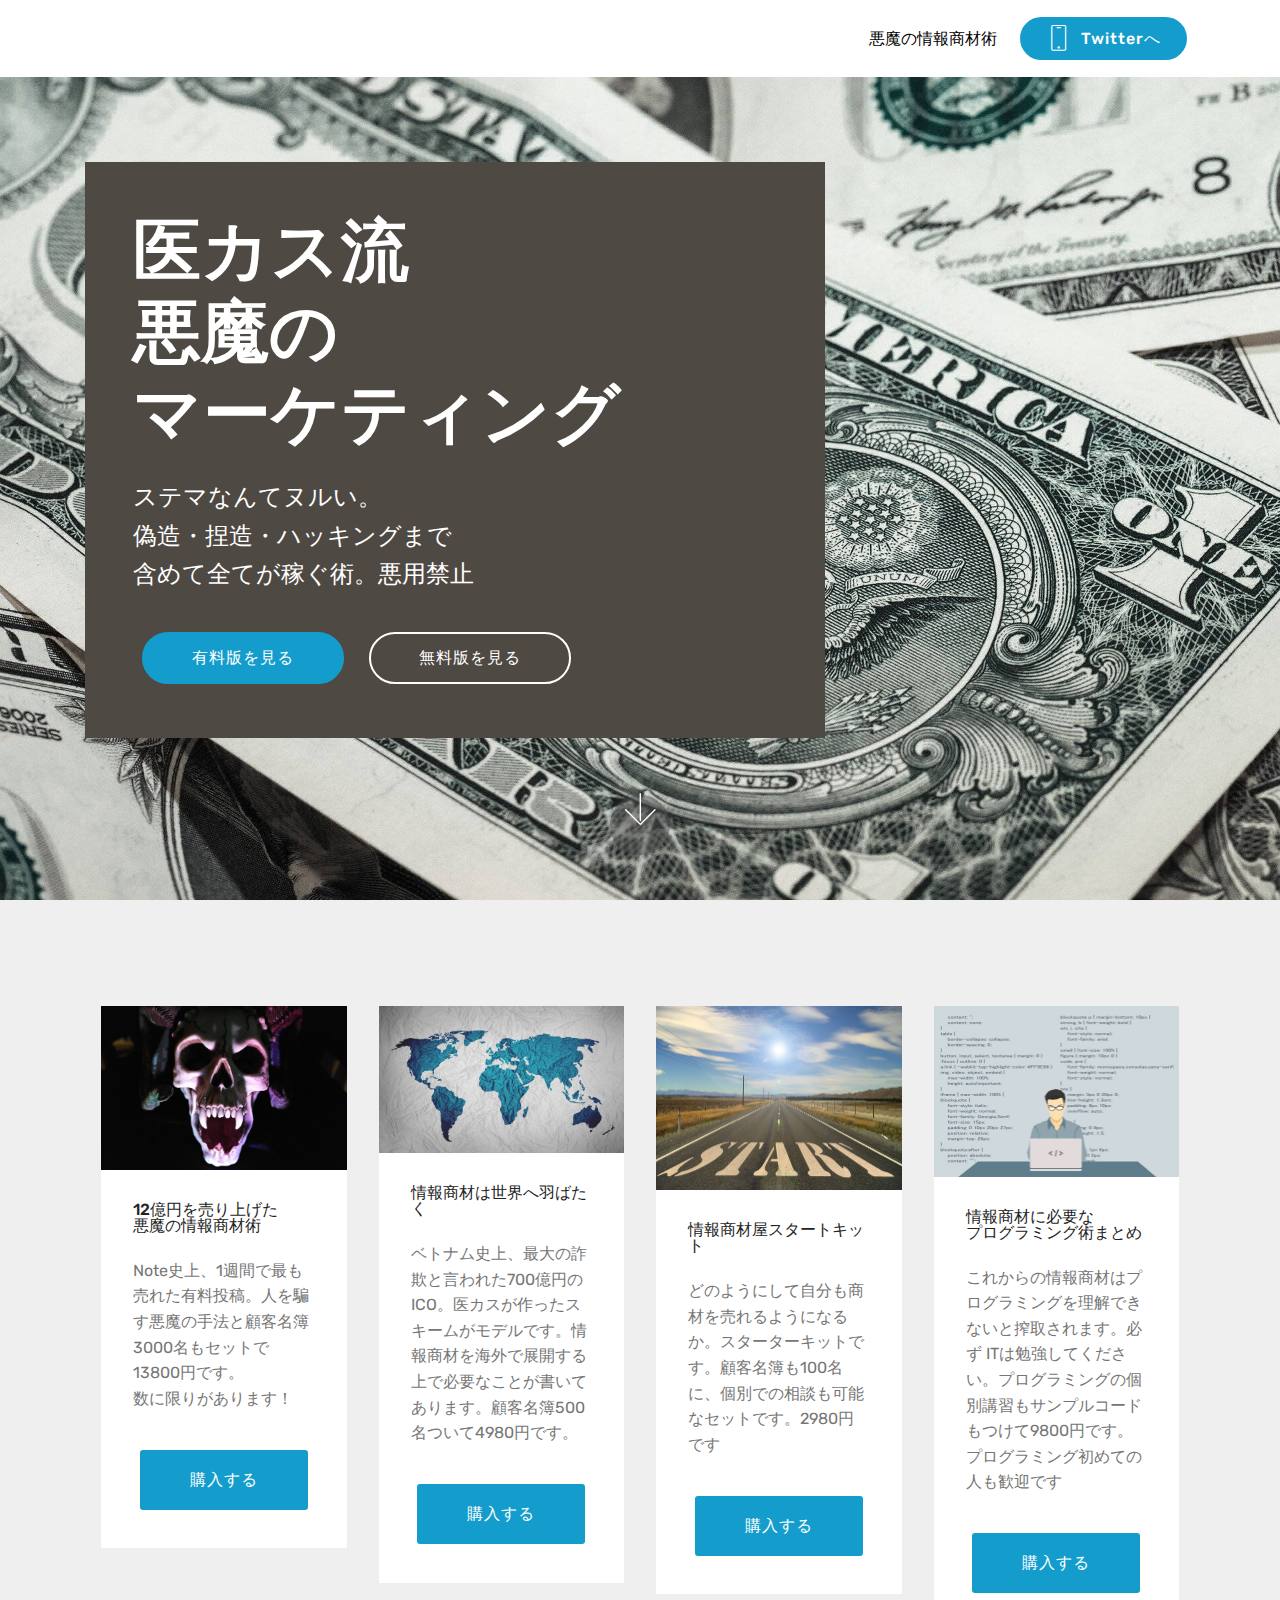
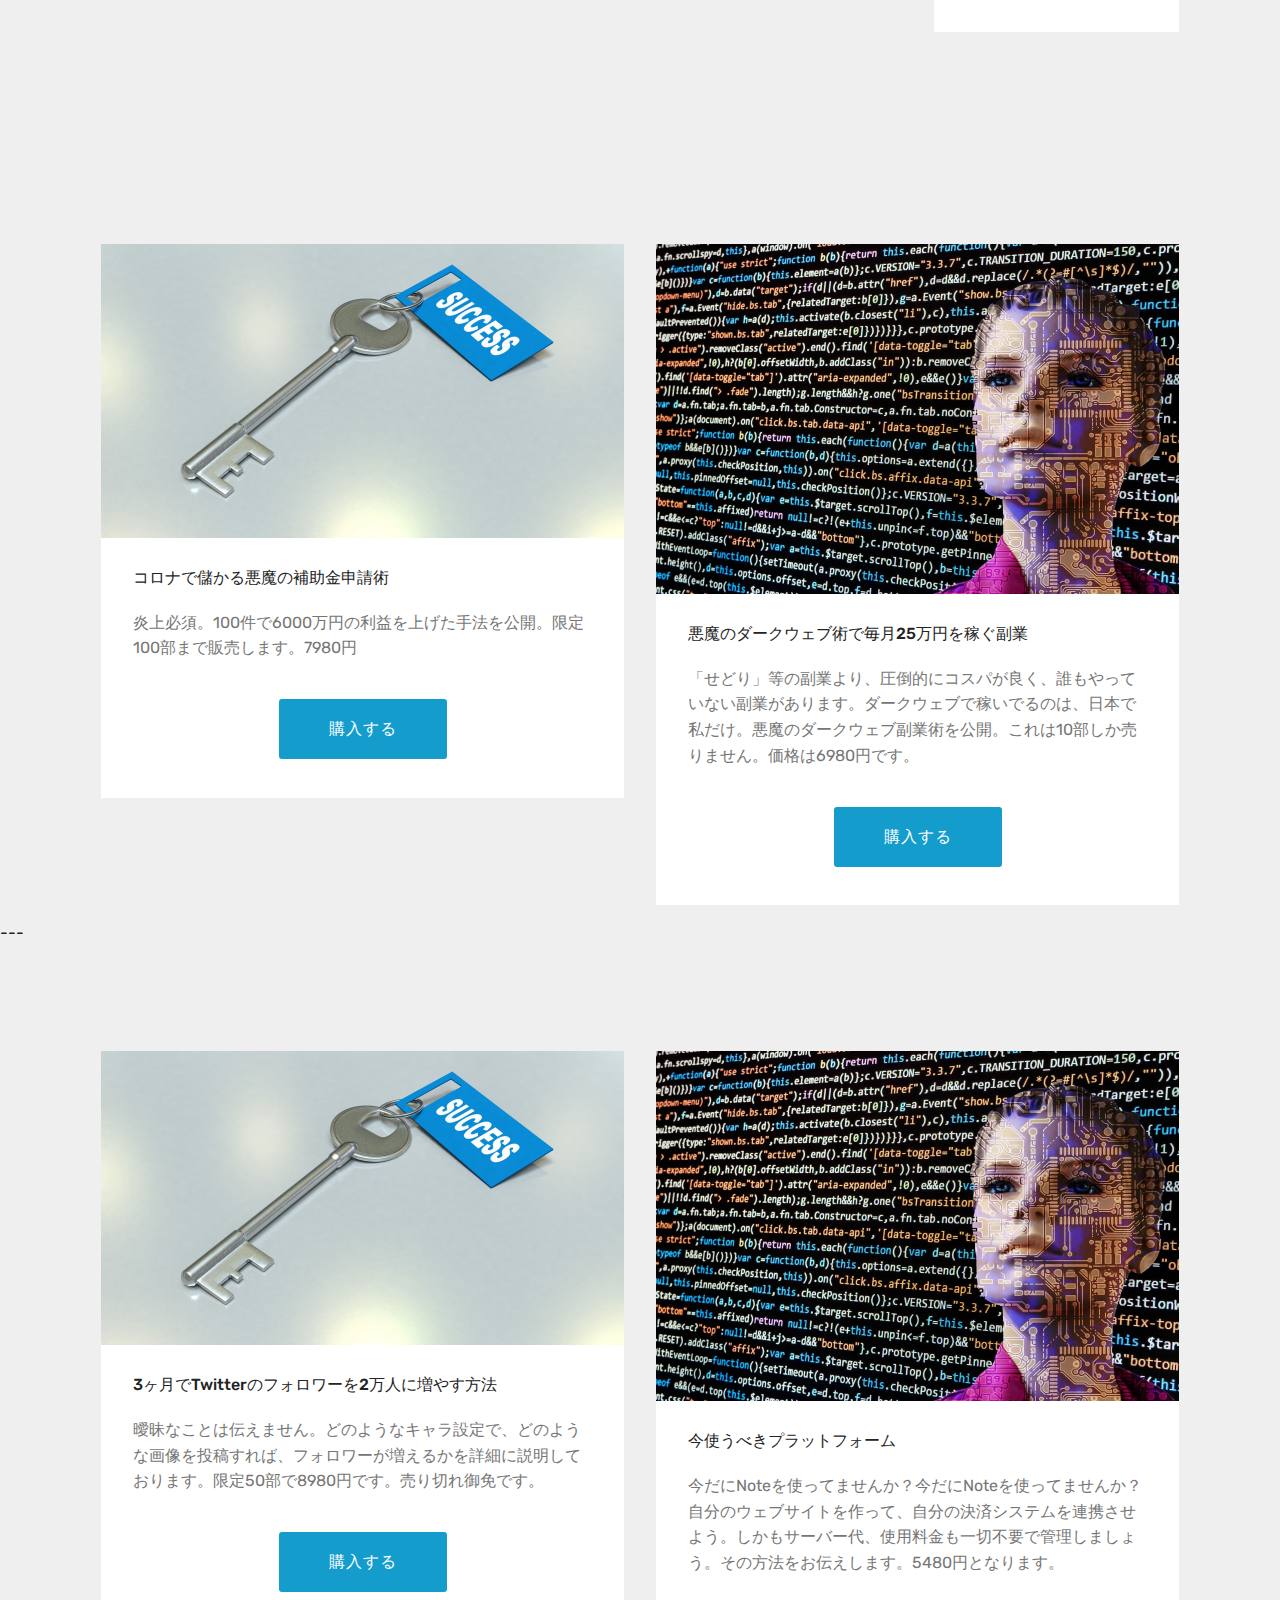
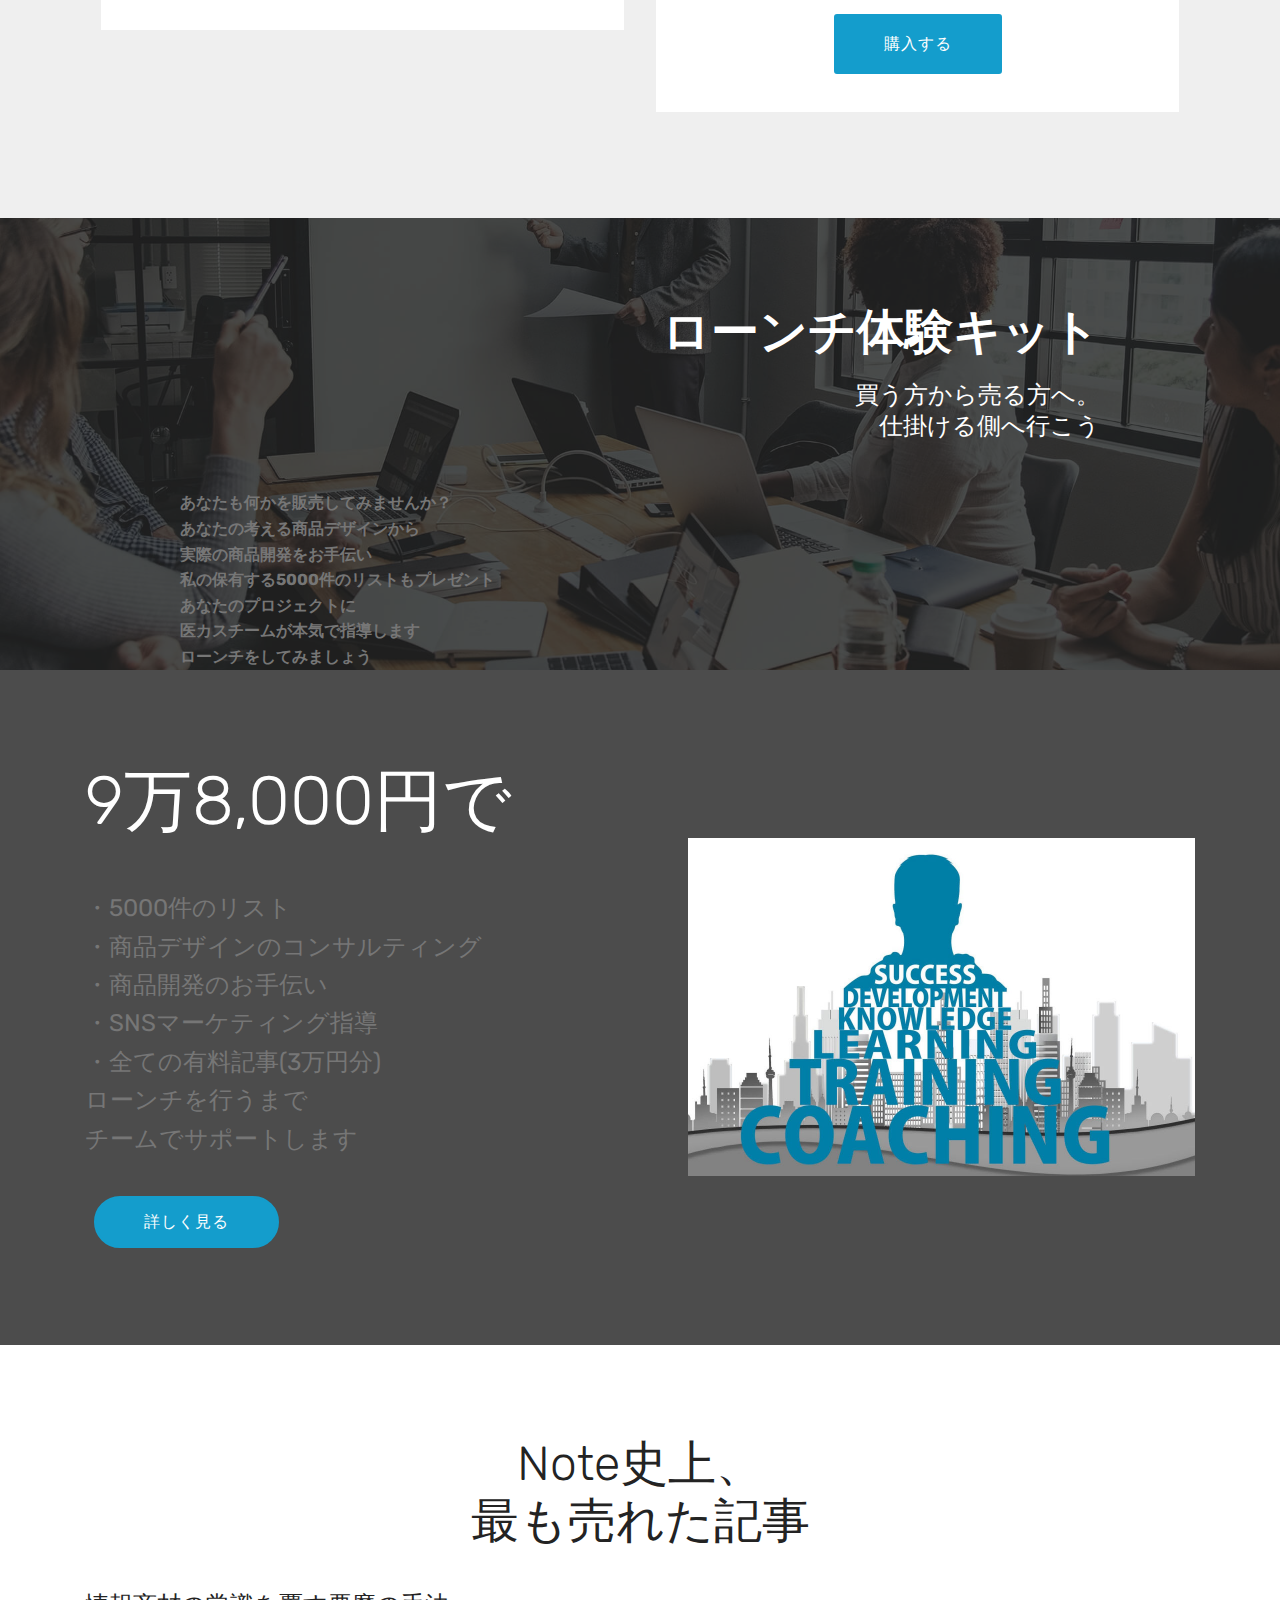
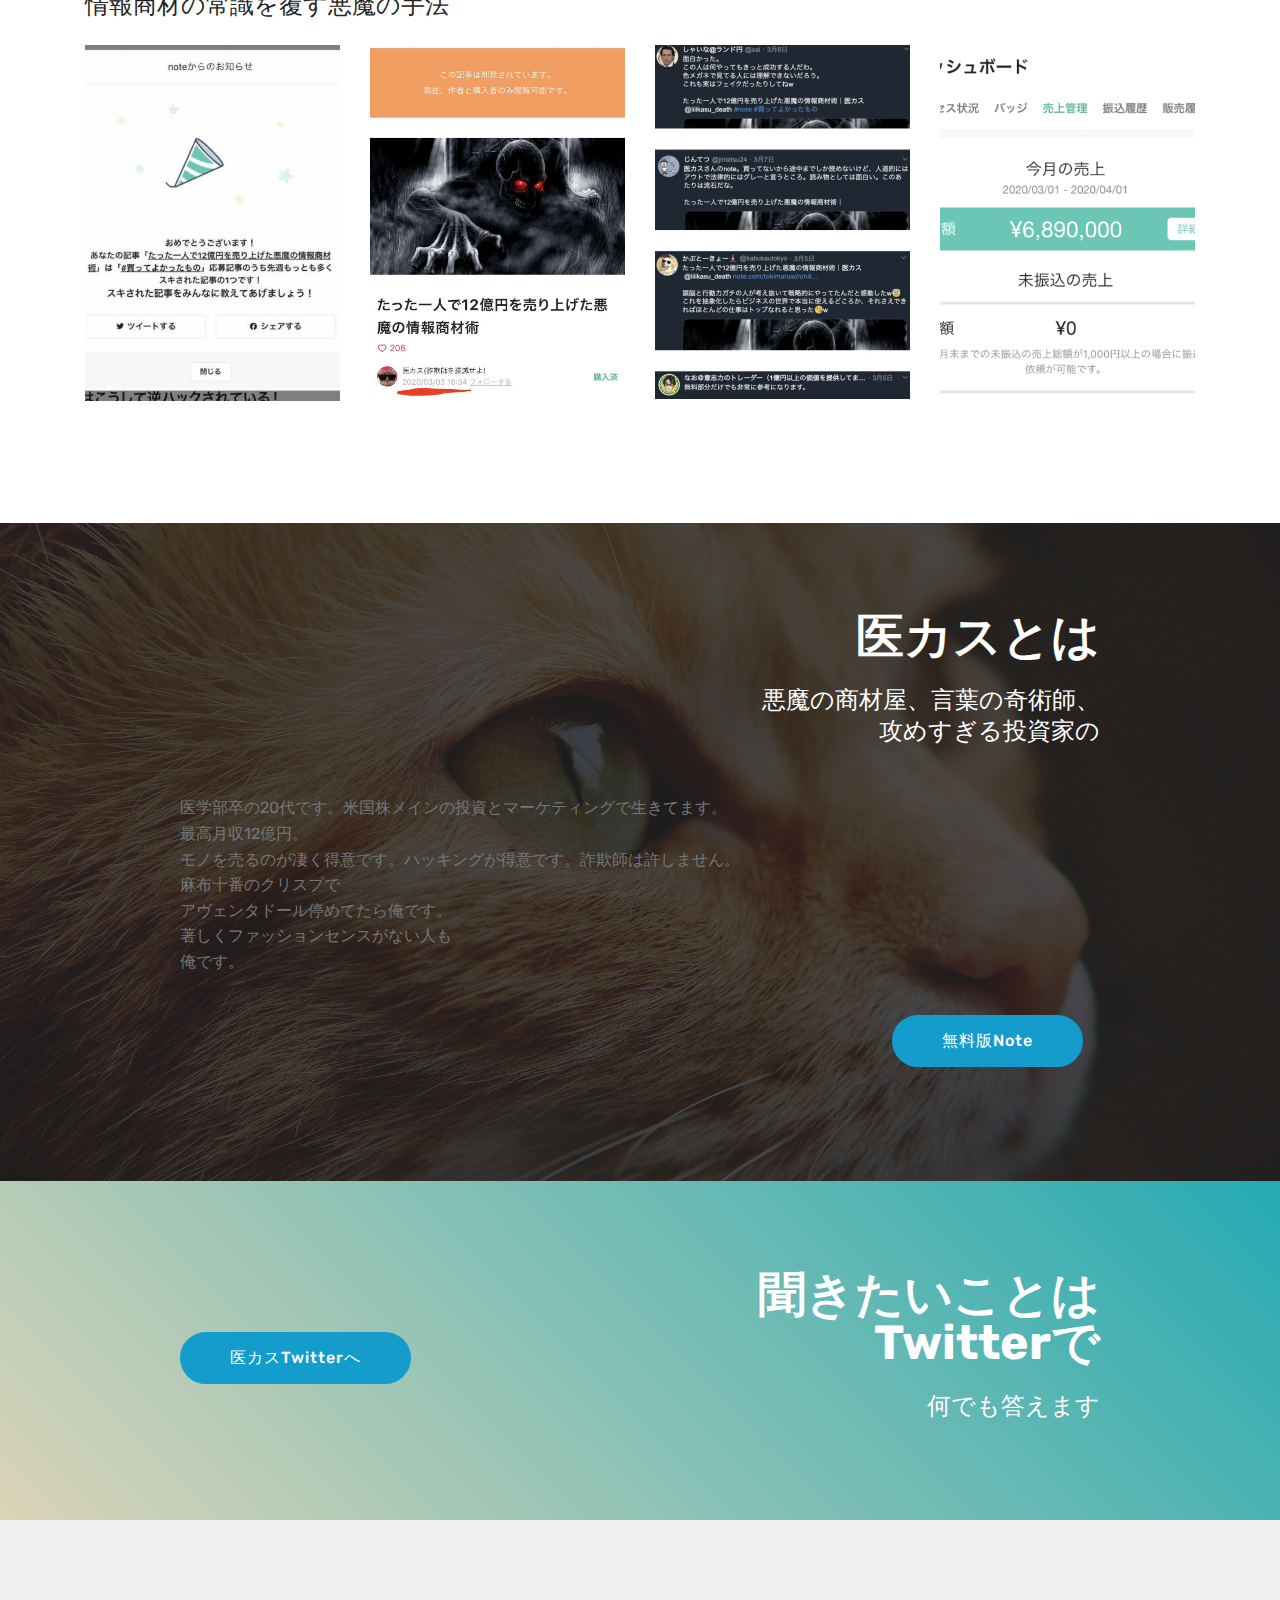
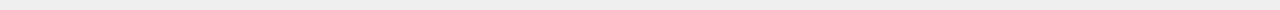
==== commit eb6a0f55: "Add files via upload" ====
--- a/index.html
+++ b/index.html
@@ -343,11 +343,7 @@
     </div>
 </section>
 
-<section class="features3 cid-rWQJQHnATH" id="features3-n">
-
-    
-
-    
+<section class="features3 cid-rWQJQHnATH" id="features3-n">    
     <div class="container">
         <div class="media-container-row">
             <div class="card p-3 col-12 col-md-6">
@@ -424,43 +420,185 @@
                     <div class="mbr-section-btn text-center">
                     	<div class="navbar-buttons mbr-section-btn">
                             <!-- Load Stripe.js on your website. -->
-<script src="https://js.stripe.com/v3"></script>
-
-<!-- Create a button that your customers click to complete their purchase. Customize the styling to suit your branding. -->
-<button
-  class="btn btn-primary"
-  id="checkout-button-price_1HJbh6EdmFVR1Ul43gnY0bwf"
-  role="link"
-  type="button"
->
-  購入する
-</button>
-
-<div id="error-message"></div>
+                          <script src="https://js.stripe.com/v3"></script>
+
+                          <!-- Create a button that your customers click to complete their purchase. Customize the styling to suit your branding. -->
+                          <button
+                            class="btn btn-primary"
+                            id="checkout-button-price_1HJbh6EdmFVR1Ul43gnY0bwf"
+                            role="link"
+                            type="button"
+                          >
+                            購入する
+                          </button>
+
+                          <div id="error-message"></div>
+
+                          <script>
+                          (function() {
+                            var stripe = Stripe('pk_live_51HJTHgEdmFVR1Ul4aB02A7vuZf09kX7XTFtWSjaZltnYVKINNKoa5TEyozqV1t15H39o4hwXUNt5vNRCOI0IyUfD00paO78j7e');
+
+                            var checkoutButton = document.getElementById('checkout-button-price_1HJbh6EdmFVR1Ul43gnY0bwf');
+                            checkoutButton.addEventListener('click', function () {
+                              // When the customer clicks on the button, redirect
+                              // them to Checkout.
+                              stripe.redirectToCheckout({
+                                lineItems: [{price: 'price_1HJbh6EdmFVR1Ul43gnY0bwf', quantity: 1}],
+                                mode: 'payment',
+                                // Do not rely on the redirect to the successUrl for fulfilling
+                                // purchases, customers may not always reach the success_url after
+                                // a successful payment.
+                                // Instead use one of the strategies described in
+                                // https://stripe.com/docs/payments/checkout/fulfillment
+                                successUrl: 'https://iiiiikasu.s3-ap-northeast-1.amazonaws.com/success.html',
+                                cancelUrl: 'https://iiiiikasu.s3-ap-northeast-1.amazonaws.com/index.html',
+                              })
+                              .then(function (result) {
+                                if (result.error) {
+                                  // If `redirectToCheckout` fails due to a browser or network
+                                  // error, display the localized error message to your customer.
+                                  var displayError = document.getElementById('error-message');
+                                  displayError.textContent = result.error.message;
+                                }
+                              });
+                            });
+                          })();
+                          </script>
+
+
+                        </div>   
+                    </div>
+                </div>
+            </div>
+
+            
+
+            
+        </div>
+    </div>
+
+---
+<section class="features3 cid-rWQJQHnATH" id="features3-n">    
+    <div class="container">
+        <div class="media-container-row">
+            <div class="card p-3 col-12 col-md-6">
+                <div class="card-wrapper">
+                    <div class="card-img">
+                        <img src="assets/images/mbr-1046x588.jpg" alt="Mobirise" title="">
+                    </div>
+                    <div class="card-box">
+                        <h4 class="card-title mbr-fonts-style display-7">3ヶ月でTwitterのフォロワーを2万人に増やす方法</h4>
+                        <p class="mbr-text mbr-fonts-style display-7">
+                          曖昧なことは伝えません。どのようなキャラ設定で、どのような画像を投稿すれば、フォロワーが増えるかを詳細に説明しております。限定50部で8980円です。売り切れ御免です。
+                        </p>
+                    </div>
+                    <div class="mbr-section-btn text-center">
+                      <div class="navbar-buttons mbr-section-btn">
+                          <script src="https://js.stripe.com/v3"></script>
+
+                        <!-- Create a button that your customers click to complete their purchase. Customize the styling to suit your branding. -->
+                        <button
+                        class="btn btn-primary"
+                          id="checkout-button-price_1HJbk1EdmFVR1Ul4yV3ZBaMz"
+                          role="link"
+                          type="button"
+                        >
+                          購入する
+                        </button>
+
+                        <div id="error-message"></div>
+
+                        <script>
+                        (function() {
+                          var stripe = Stripe('pk_live_51HJTHgEdmFVR1Ul4aB02A7vuZf09kX7XTFtWSjaZltnYVKINNKoa5TEyozqV1t15H39o4hwXUNt5vNRCOI0IyUfD00paO78j7e');
+
+                          var checkoutButton = document.getElementById('checkout-button-price_1HJbk1EdmFVR1Ul4yV3ZBaMz');
+                          checkoutButton.addEventListener('click', function () {
+                            // When the customer clicks on the button, redirect
+                            // them to Checkout.
+                            stripe.redirectToCheckout({
+                              lineItems: [{price: 'price_1HJbk1EdmFVR1Ul4yV3ZBaMz', quantity: 1}],
+                              mode: 'payment',
+                              // Do not rely on the redirect to the successUrl for fulfilling
+                              // purchases, customers may not always reach the success_url after
+                              // a successful payment.
+                              // Instead use one of the strategies described in
+                              // https://stripe.com/docs/payments/checkout/fulfillment
+                              successUrl: 'https://iiiiikasu.s3-ap-northeast-1.amazonaws.com/success.html',
+                              cancelUrl: 'https://iiiiikasu.s3-ap-northeast-1.amazonaws.com/index.html',
+                            })
+                            .then(function (result) {
+                              if (result.error) {
+                                // If `redirectToCheckout` fails due to a browser or network
+                                // error, display the localized error message to your customer.
+                                var displayError = document.getElementById('error-message');
+                                displayError.textContent = result.error.message;
+                              }
+                            });
+                          });
+                        })();
+                        </script>
+
+                        </div>   
+                    </div>
+                </div>
+            </div>
+
+            <div class="card p-3 col-12 col-md-6">
+                <div class="card-wrapper">
+                    <div class="card-img">
+                        <img src="assets/images/mbr-1046x700.jpg" alt="Mobirise" title="">
+                    </div>
+                    <div class="card-box">
+                        <h4 class="card-title mbr-fonts-style display-7">今使うべきプラットフォーム</h4>
+                        <p class="mbr-text mbr-fonts-style display-7">今だにNoteを使ってませんか？今だにNoteを使ってませんか？自分のウェブサイトを作って、自分の決済システムを連携させよう。しかもサーバー代、使用料金も一切不要で管理しましょう。その方法をお伝えします。5480円となります。</p>
+                    </div>
+                    <div class="mbr-section-btn text-center">
+                      <div class="navbar-buttons mbr-section-btn">
+                            <!-- Load Stripe.js on your website. -->
+                          <script src="https://js.stripe.com/v3"></script>
+
+                          <!-- Create a button that your customers click to complete their purchase. Customize the styling to suit your branding. -->
+                          <button
+                            class="btn btn-primary"
+                            id="checkout-button-price_1I8anSEdmFVR1Ul4skQybpWq"
+                            role="link"
+                            type="button"
+                          >
+                            購入する
+                          </button>
+
+                          <div id="error-message"></div>
 
 <script>
 (function() {
   var stripe = Stripe('pk_live_51HJTHgEdmFVR1Ul4aB02A7vuZf09kX7XTFtWSjaZltnYVKINNKoa5TEyozqV1t15H39o4hwXUNt5vNRCOI0IyUfD00paO78j7e');
 
-  var checkoutButton = document.getElementById('checkout-button-price_1HJbh6EdmFVR1Ul43gnY0bwf');
+  var checkoutButton = document.getElementById('checkout-button-price_1I8anSEdmFVR1Ul4skQybpWq');
   checkoutButton.addEventListener('click', function () {
-    // When the customer clicks on the button, redirect
-    // them to Checkout.
+    /*
+     * When the customer clicks on the button, redirect
+     * them to Checkout.
+     */
     stripe.redirectToCheckout({
-      lineItems: [{price: 'price_1HJbh6EdmFVR1Ul43gnY0bwf', quantity: 1}],
+      lineItems: [{price: 'price_1I8anSEdmFVR1Ul4skQybpWq', quantity: 1}],
       mode: 'payment',
-      // Do not rely on the redirect to the successUrl for fulfilling
-      // purchases, customers may not always reach the success_url after
-      // a successful payment.
-      // Instead use one of the strategies described in
-      // https://stripe.com/docs/payments/checkout/fulfillment
-      successUrl: 'https://iiiiikasu.s3-ap-northeast-1.amazonaws.com/success.html',
-      cancelUrl: 'https://iiiiikasu.s3-ap-northeast-1.amazonaws.com/index.html',
+      /*
+       * Do not rely on the redirect to the successUrl for fulfilling
+       * purchases, customers may not always reach the success_url after
+       * a successful payment.
+       * Instead use one of the strategies described in
+       * https://stripe.com/docs/payments/checkout/fulfill-orders
+       */
+      successUrl: 'https://iiiiikasu.s3-ap-northeast-1.amazonaws.com/index.html/success',
+      cancelUrl: 'https://iiiiikasu.s3-ap-northeast-1.amazonaws.com/index.html/canceled',
     })
     .then(function (result) {
       if (result.error) {
-        // If `redirectToCheckout` fails due to a browser or network
-        // error, display the localized error message to your customer.
+        /*
+         * If `redirectToCheckout` fails due to a browser or network
+         * error, display the localized error message to your customer.
+         */
         var displayError = document.getElementById('error-message');
         displayError.textContent = result.error.message;
       }
@@ -471,7 +609,6 @@
 
 
                         </div>   
-                    	
                     </div>
                 </div>
             </div>
@@ -481,76 +618,6 @@
             
         </div>
     </div>
-
-    <div class="card p-3 col-12 col-md-6">
-                <div class="card-wrapper">
-                    <div class="card-img">
-                        <img src="assets/images/mbr-1920x1275.jpg" alt="Mobirise" title="">
-                    </div>
-                    <div class="card-box">
-                        <h4 class="card-title mbr-fonts-style display-7">3ヶ月でTwitterのフォロワーを2万人に増やす方法</h4>
-                        <p class="mbr-text mbr-fonts-style display-7">
-                            曖昧なことは伝えません。どのようなキャラ設定で、どのような画像を投稿すれば、フォロワーが増えるかを詳細に説明しております。限定50部で8980円です。売り切れ御免です。
-                        </p>
-                    </div>
-                    <div class="mbr-section-btn text-center">
-                        <div class="navbar-buttons mbr-section-btn">
-                            <!-- Load Stripe.js on your website. -->
-                            <!-- Load Stripe.js on your website. -->
-<script src="https://js.stripe.com/v3"></script>
-
-<!-- Create a button that your customers click to complete their purchase. Customize the styling to suit your branding. -->
-<button
-class="btn btn-primary"
-  id="checkout-button-price_1HJbk1EdmFVR1Ul4yV3ZBaMz"
-  role="link"
-  type="button"
->
-  購入する
-</button>
-
-<div id="error-message"></div>
-
-<script>
-(function() {
-  var stripe = Stripe('pk_live_51HJTHgEdmFVR1Ul4aB02A7vuZf09kX7XTFtWSjaZltnYVKINNKoa5TEyozqV1t15H39o4hwXUNt5vNRCOI0IyUfD00paO78j7e');
-
-  var checkoutButton = document.getElementById('checkout-button-price_1HJbk1EdmFVR1Ul4yV3ZBaMz');
-  checkoutButton.addEventListener('click', function () {
-    // When the customer clicks on the button, redirect
-    // them to Checkout.
-    stripe.redirectToCheckout({
-      lineItems: [{price: 'price_1HJbk1EdmFVR1Ul4yV3ZBaMz', quantity: 1}],
-      mode: 'payment',
-      // Do not rely on the redirect to the successUrl for fulfilling
-      // purchases, customers may not always reach the success_url after
-      // a successful payment.
-      // Instead use one of the strategies described in
-      // https://stripe.com/docs/payments/checkout/fulfillment
-      successUrl: 'https://iiiiikasu.s3-ap-northeast-1.amazonaws.com/success.html',
-      cancelUrl: 'https://iiiiikasu.s3-ap-northeast-1.amazonaws.com/index.html',
-    })
-    .then(function (result) {
-      if (result.error) {
-        // If `redirectToCheckout` fails due to a browser or network
-        // error, display the localized error message to your customer.
-        var displayError = document.getElementById('error-message');
-        displayError.textContent = result.error.message;
-      }
-    });
-  });
-})();
-</script>
-
-
-                        </div>   
-                        
-                    </div>
-                </div>
-            </div>
-
-            
-
             
         </div>
     </div>
@@ -596,7 +663,7 @@
                 <div class="mbr-section-text mbr-white pb-3 ">
                     <p class="mbr-text mbr-fonts-style display-5">・5000件のリスト<br>・商品デザインのコンサルティング<br>・商品開発のお手伝い<br>・SNSマーケティング指導<br>・全ての有料記事(3万円分)<br>ローンチを行うまで<br>チームでサポートします</p>
                 </div>
-                <div class="mbr-section-btn"><a class="btn btn-md btn-primary display-4" href="http://iiiiikasu.s3-ap-northeast-1.amazonaws.com/page4.html">詳しく見る</a>
+                <div class="mbr-section-btn"><a class="btn btn-md btn-primary display-4" href="https://iiiikasu.github.io/page4.html">詳しく見る</a>
                 </div>
             </div>
         </div>
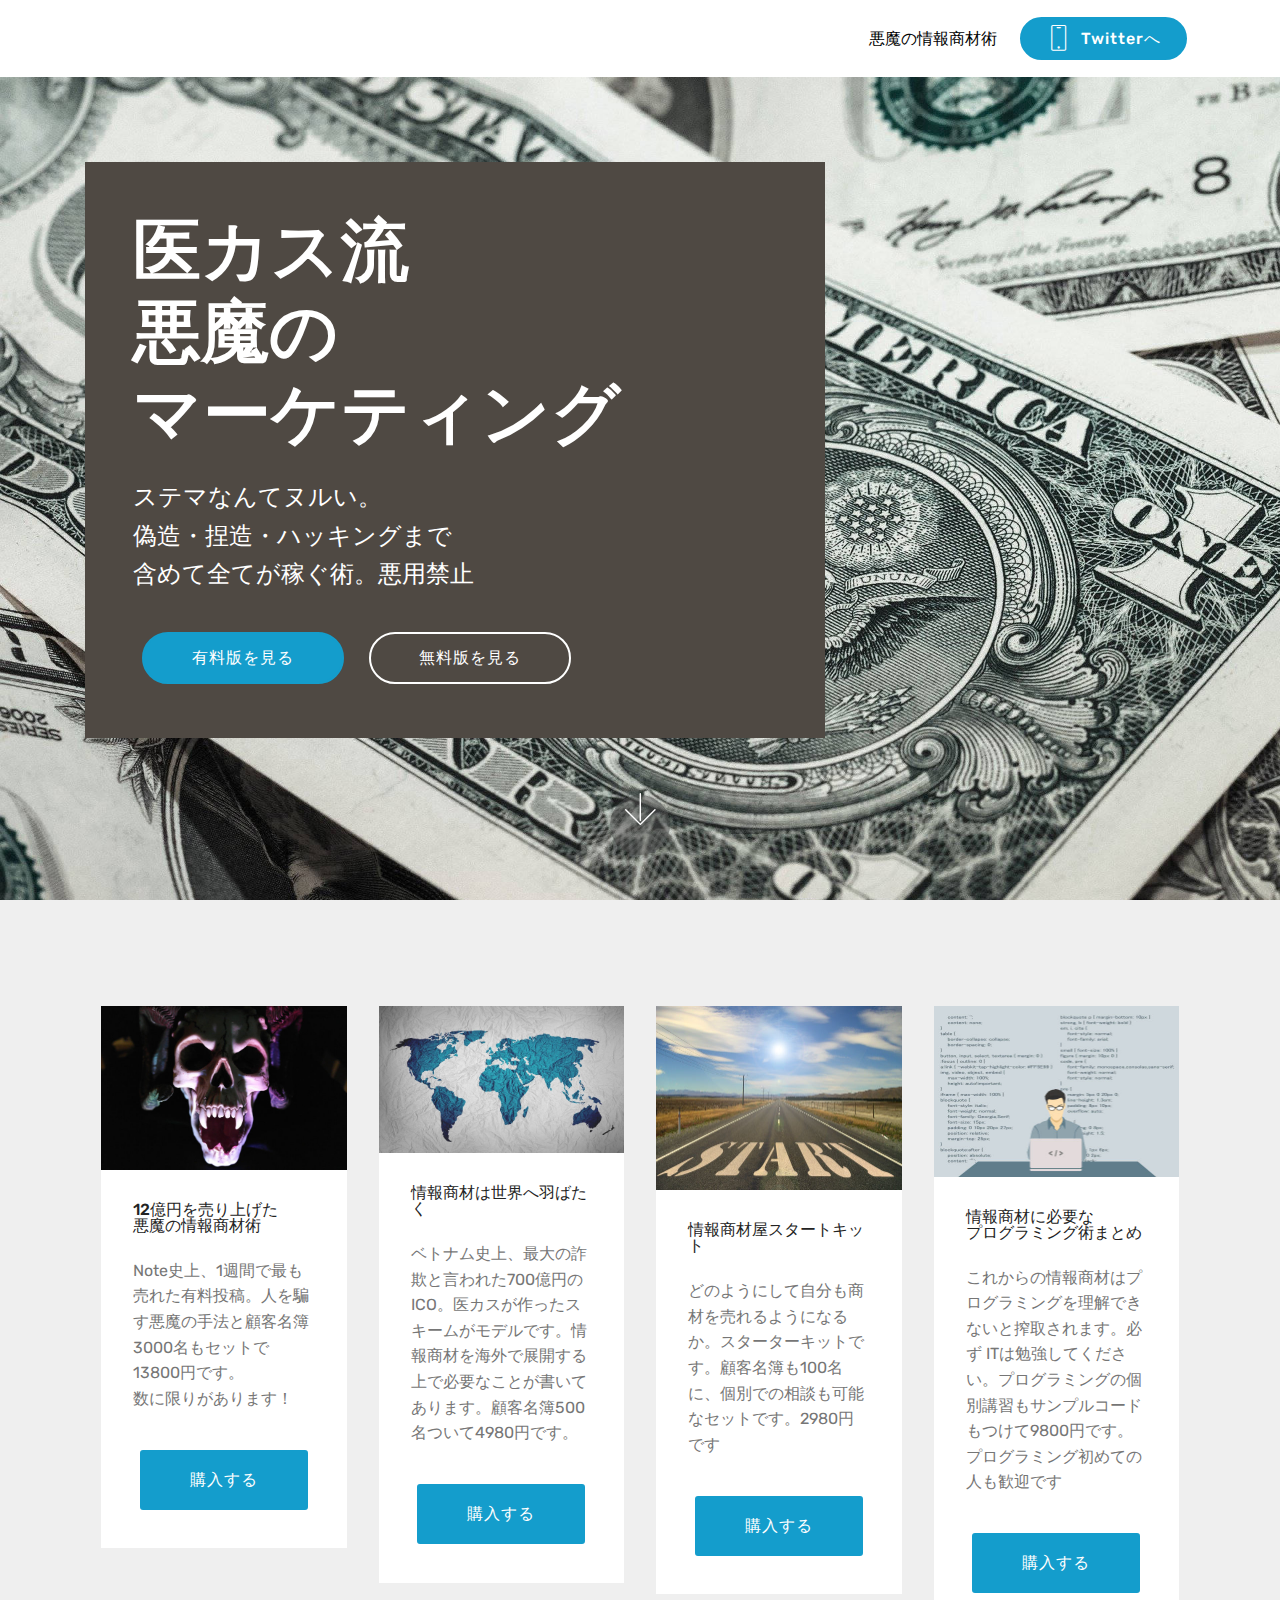
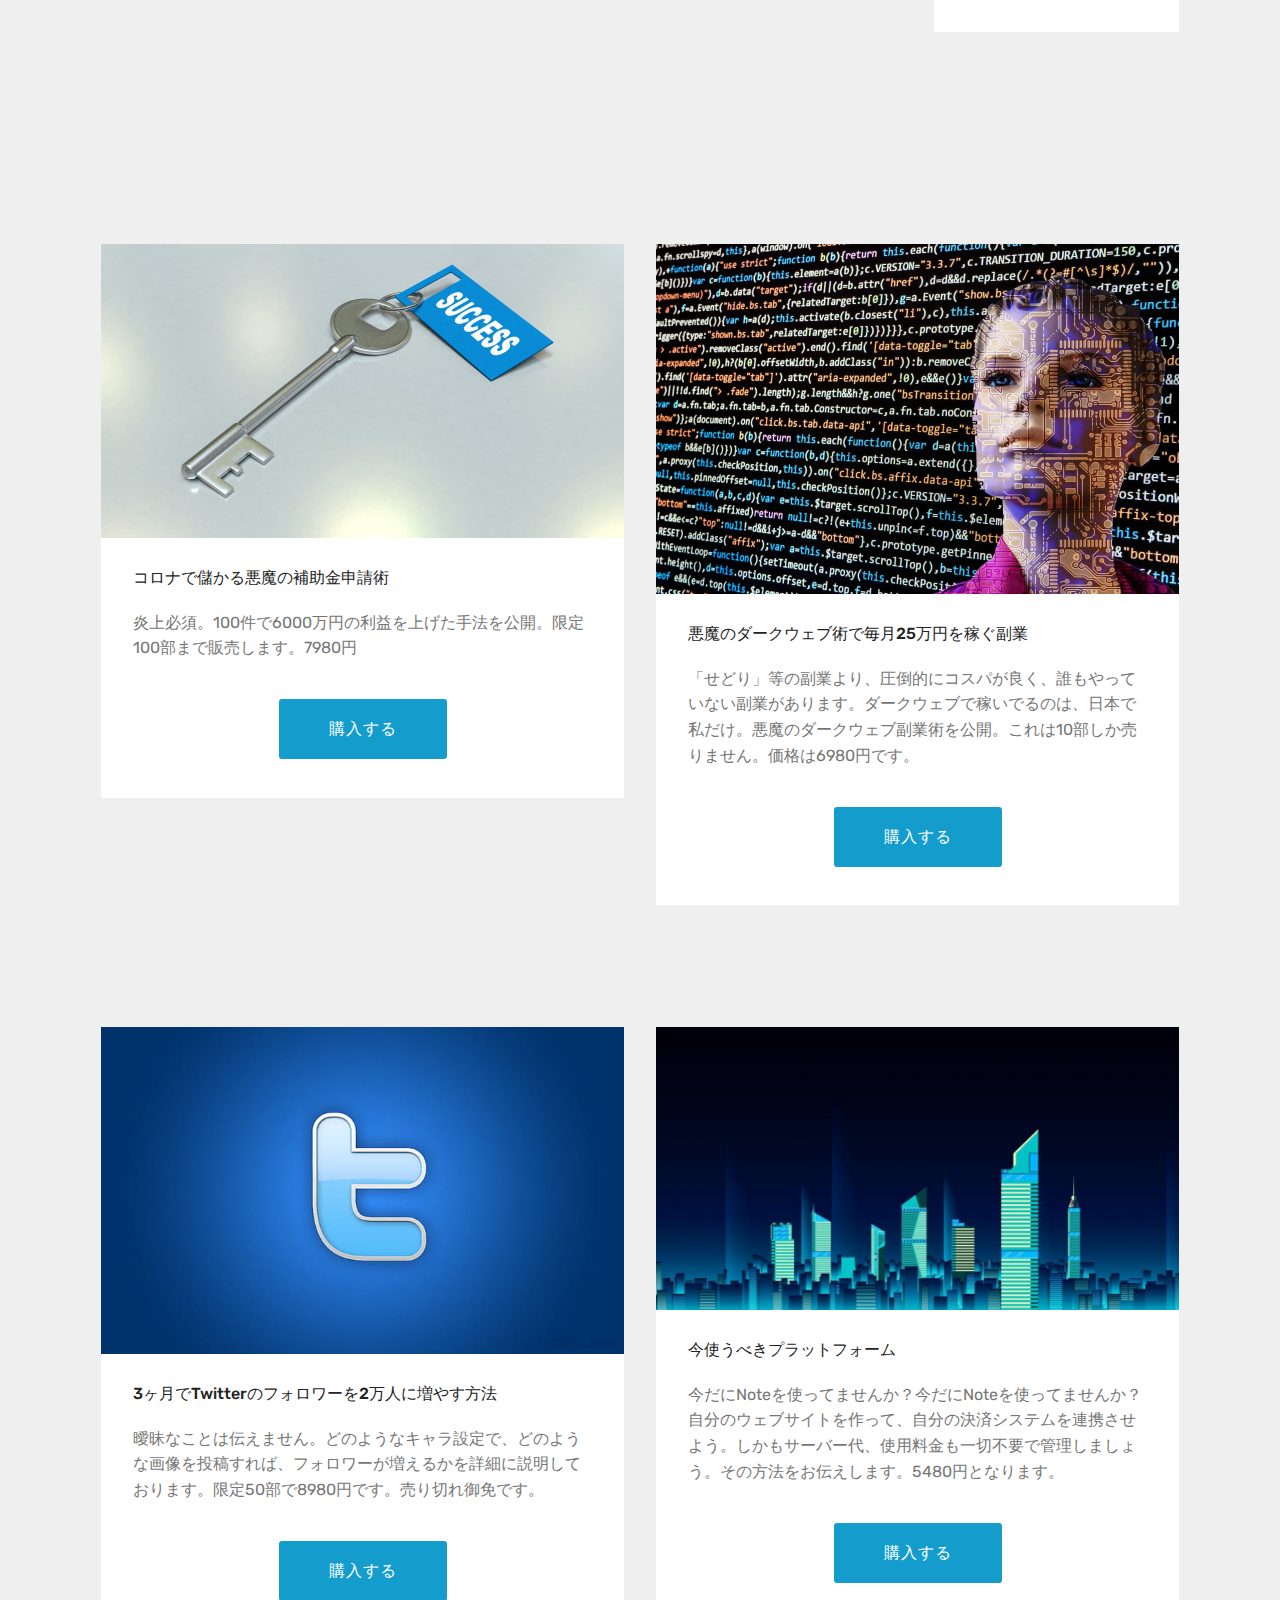
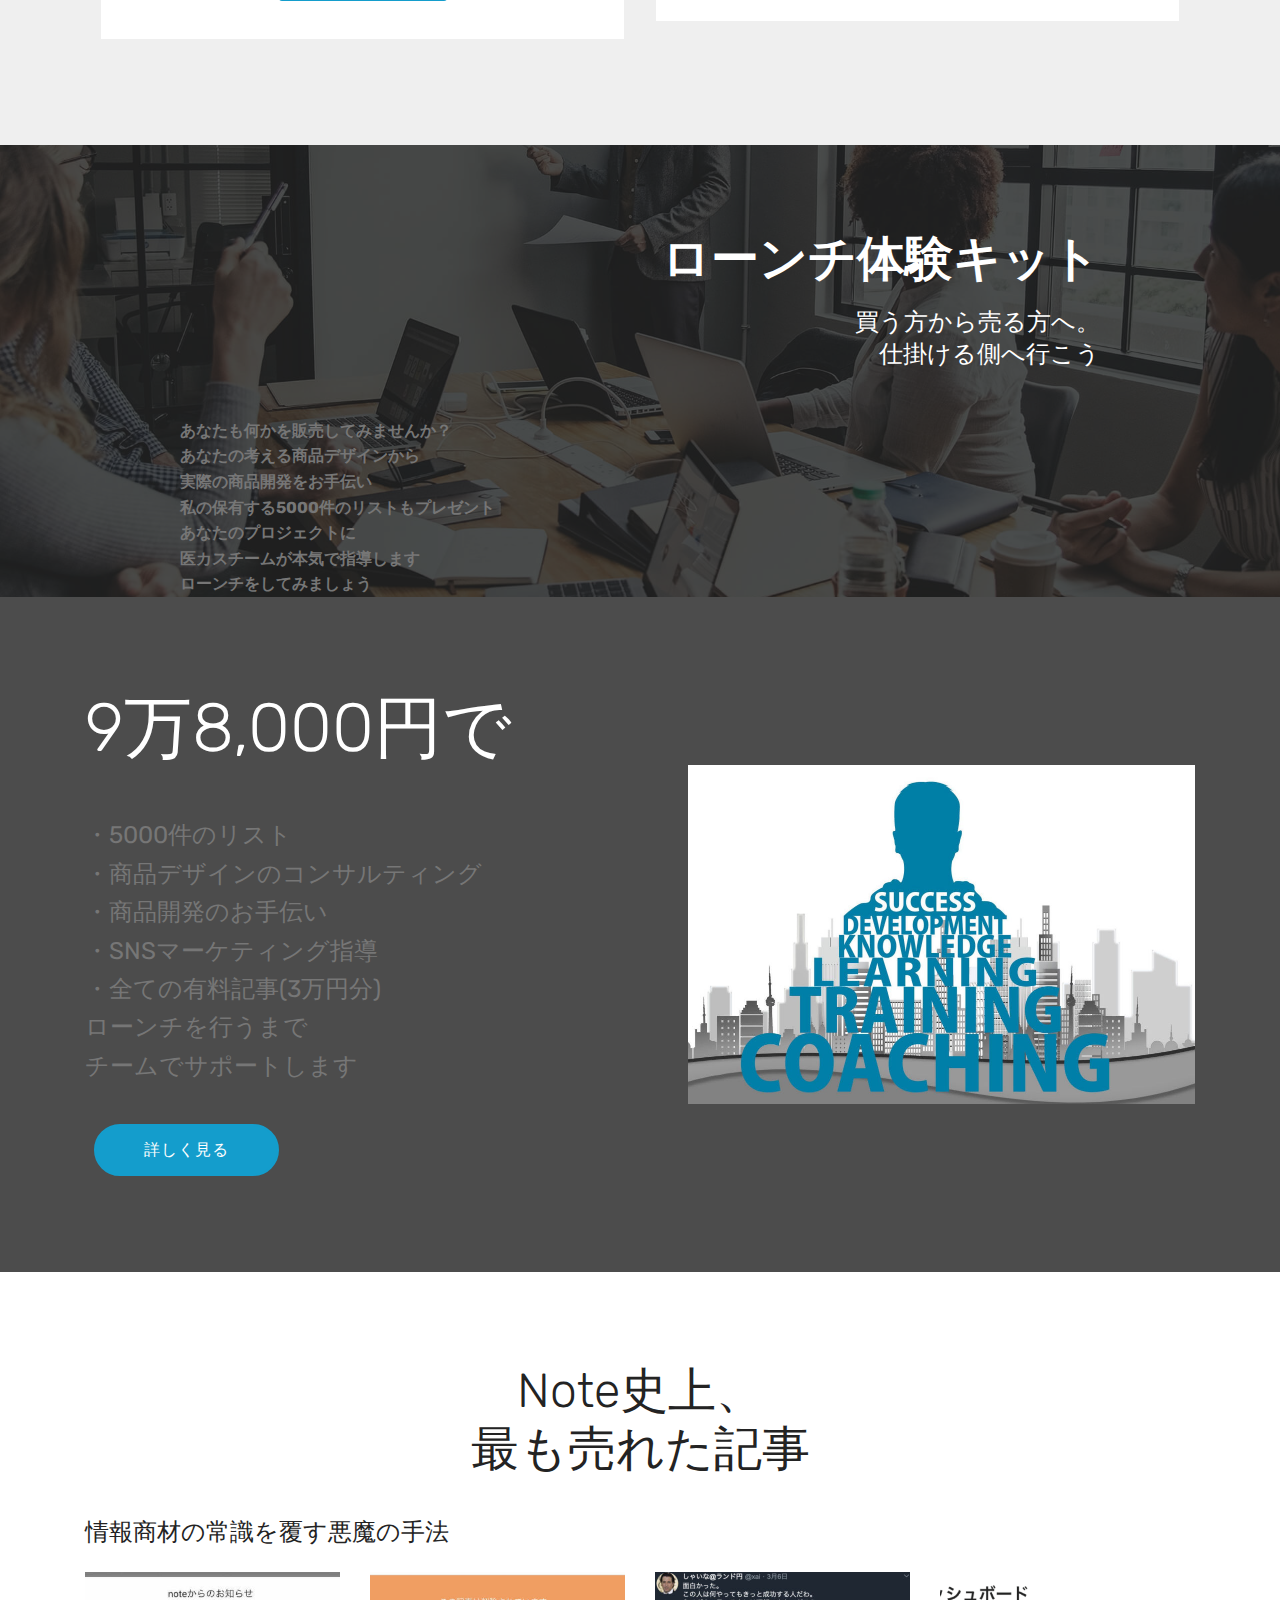
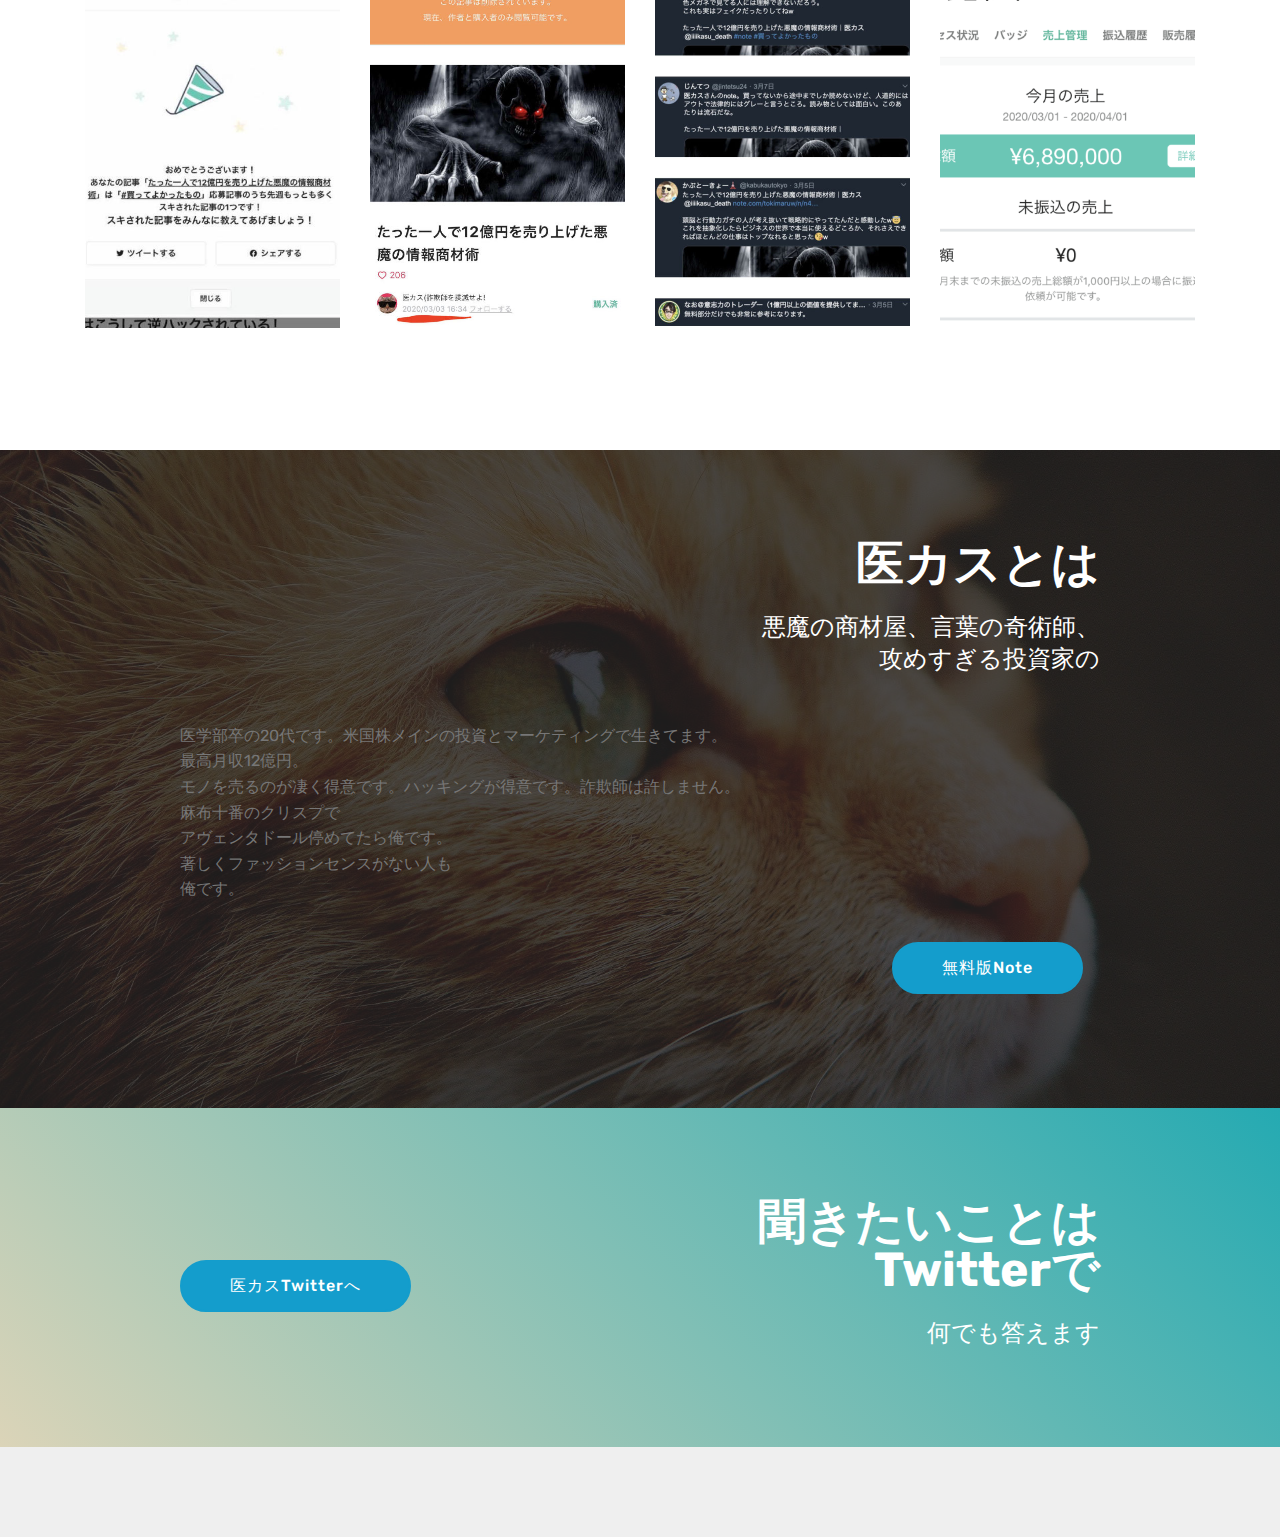
==== commit 97612095: "Add files via upload" ====
--- a/index.html
+++ b/index.html
@@ -477,14 +477,14 @@
         </div>
     </div>
 
----
+
 <section class="features3 cid-rWQJQHnATH" id="features3-n">    
     <div class="container">
         <div class="media-container-row">
             <div class="card p-3 col-12 col-md-6">
                 <div class="card-wrapper">
                     <div class="card-img">
-                        <img src="assets/images/mbr-1046x588.jpg" alt="Mobirise" title="">
+                        <img src="assets/images/twitter.jpg" alt="Mobirise" title="">
                     </div>
                     <div class="card-box">
                         <h4 class="card-title mbr-fonts-style display-7">3ヶ月でTwitterのフォロワーを2万人に増やす方法</h4>
@@ -547,7 +547,7 @@
             <div class="card p-3 col-12 col-md-6">
                 <div class="card-wrapper">
                     <div class="card-img">
-                        <img src="assets/images/mbr-1046x700.jpg" alt="Mobirise" title="">
+                        <img src="assets/images/2021.jpg" alt="Mobirise" title="">
                     </div>
                     <div class="card-box">
                         <h4 class="card-title mbr-fonts-style display-7">今使うべきプラットフォーム</h4>
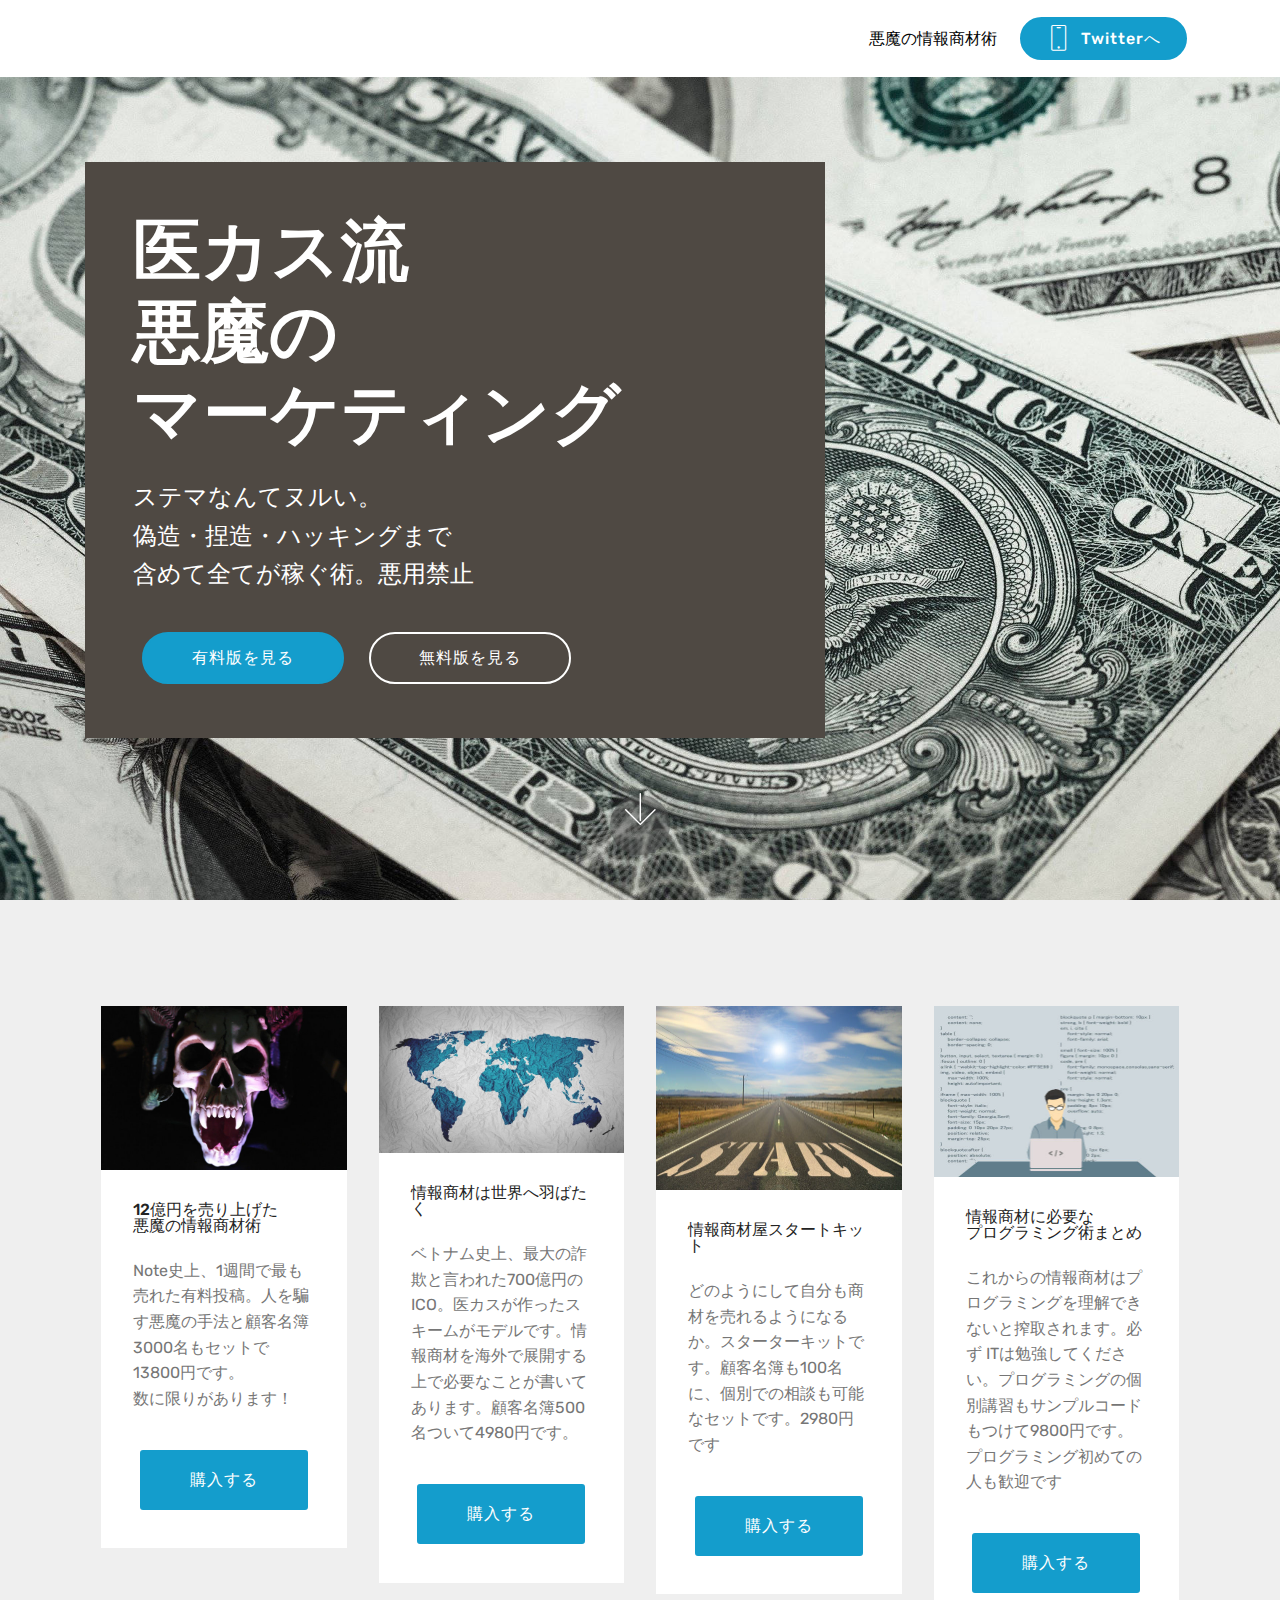
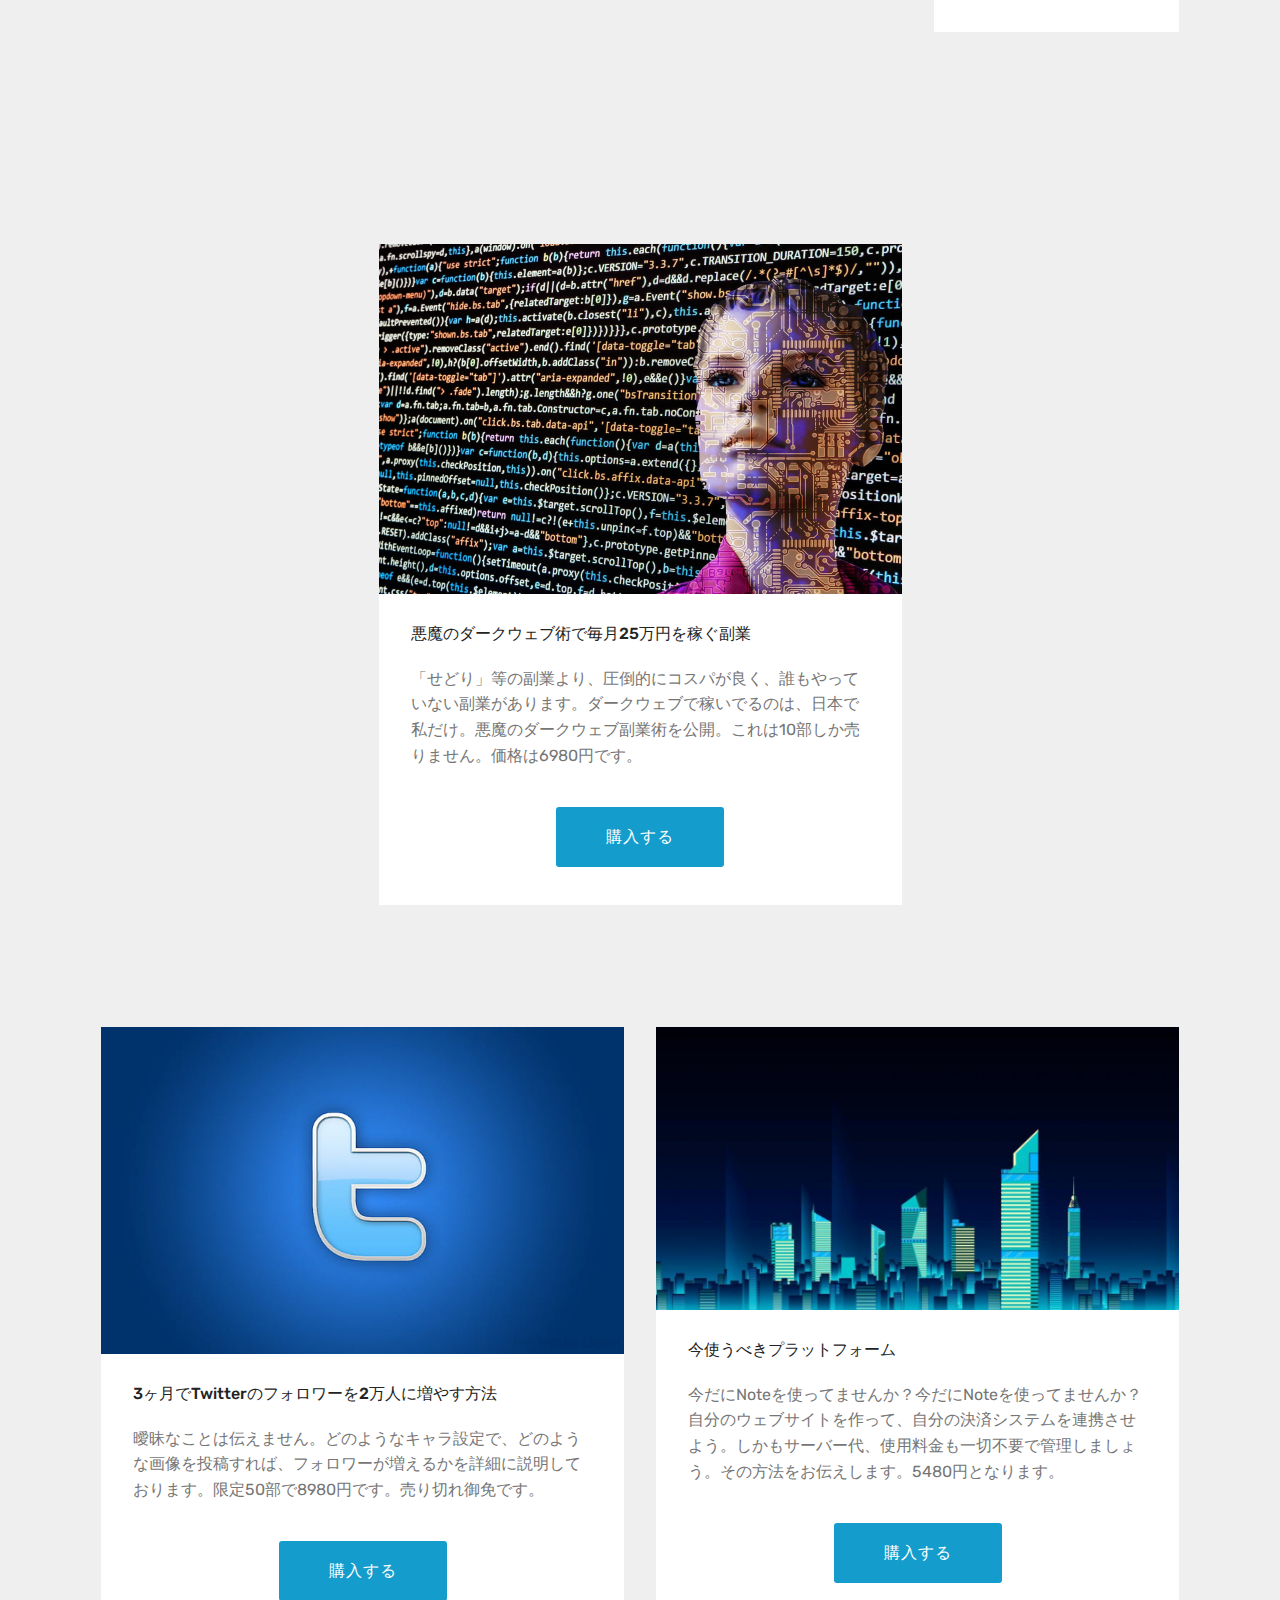
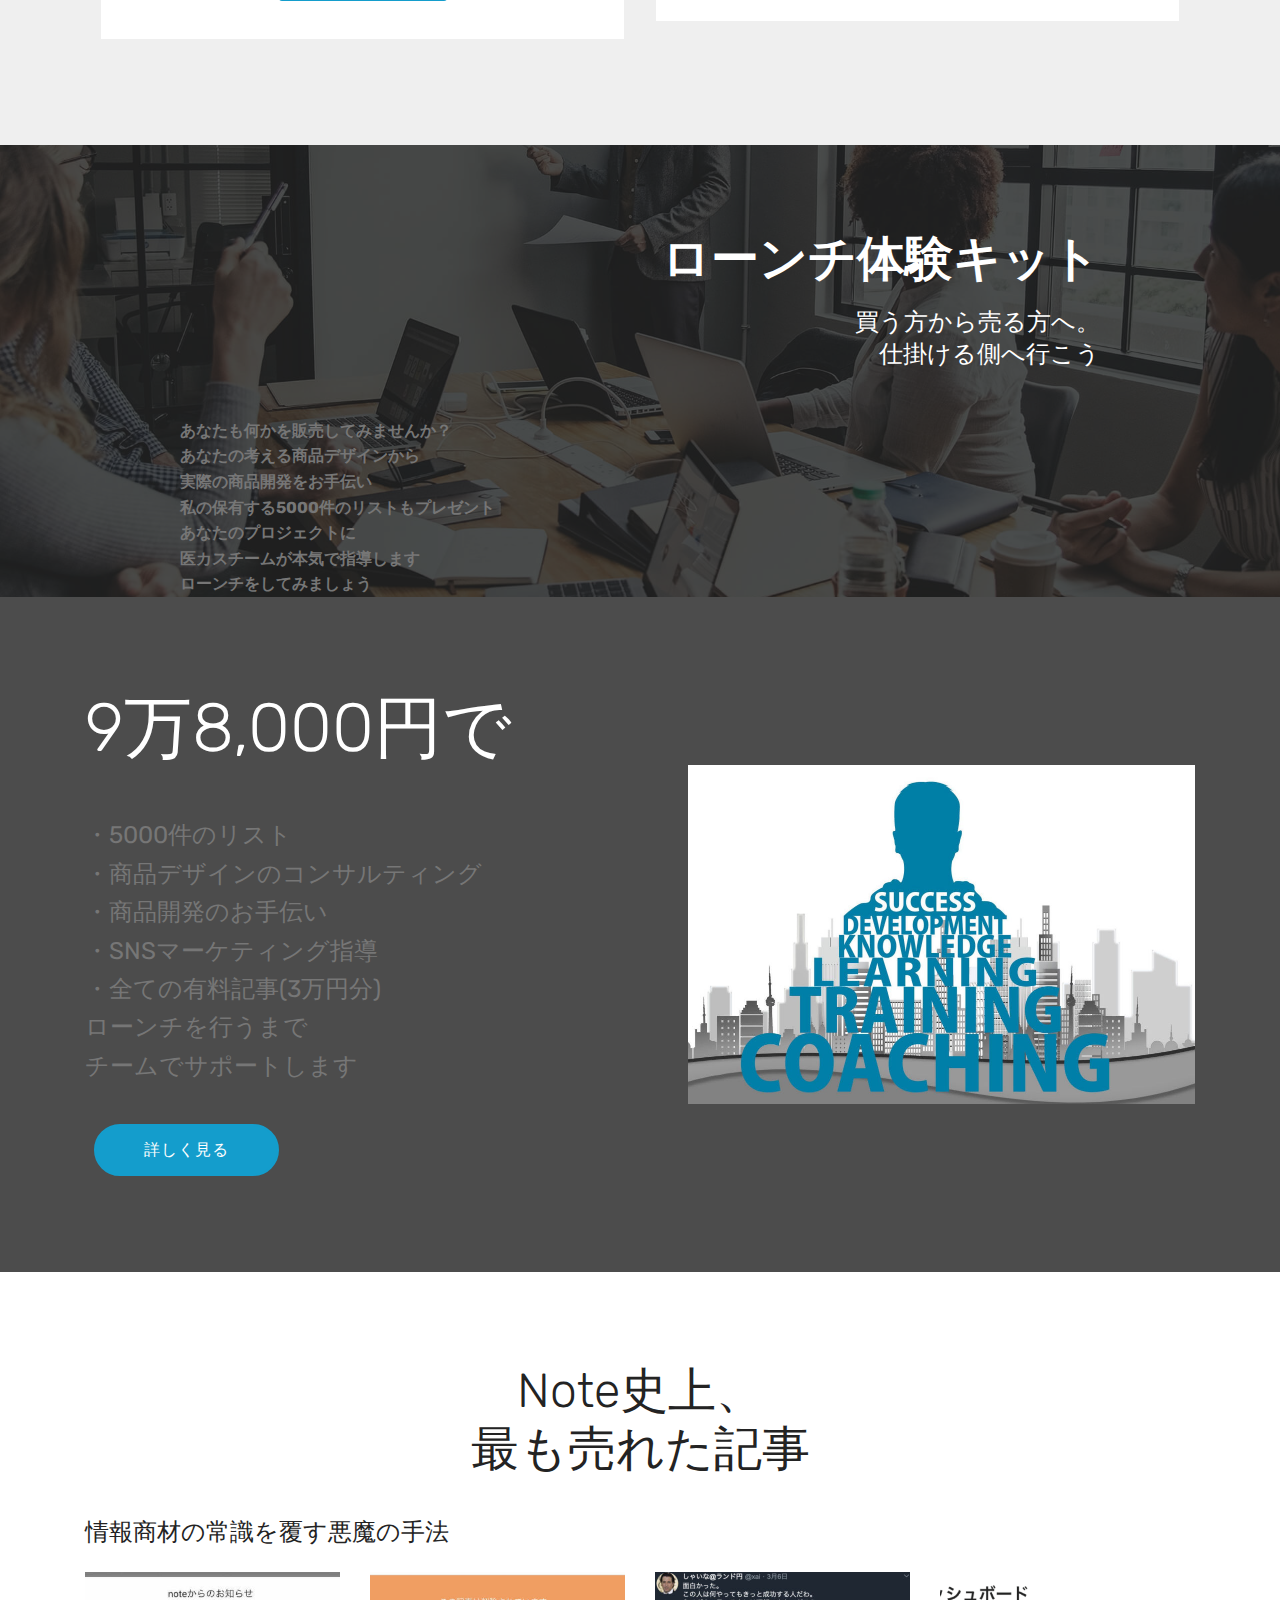
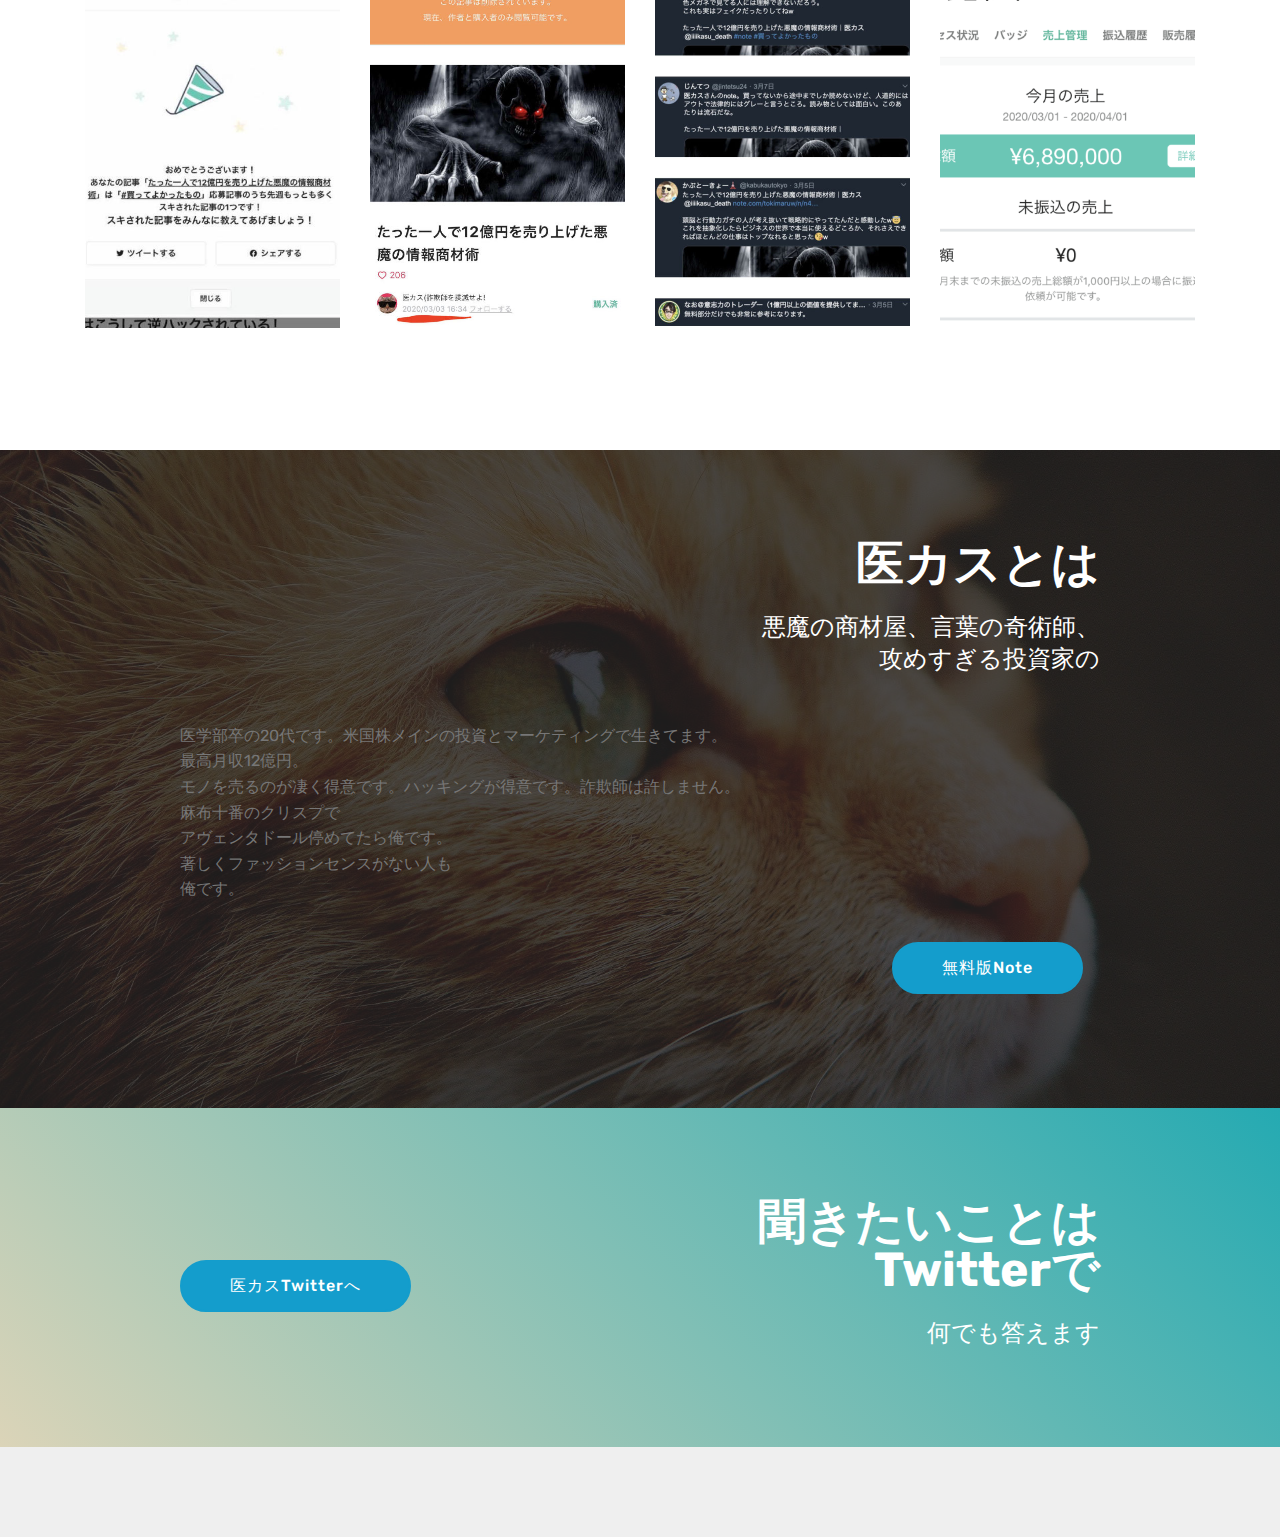
==== commit 577f95bb: "Add files via upload" ====
--- a/index.html
+++ b/index.html
@@ -116,27 +116,33 @@
 
 <script>
 (function() {
-  var stripe = Stripe('pk_live_51HJTHgEdmFVR1Ul4aB02A7vuZf09kX7XTFtWSjaZltnYVKINNKoa5TEyozqV1t15H39o4hwXUNt5vNRCOI0IyUfD00paO78j7e');
-
-  var checkoutButton = document.getElementById('checkout-button-price_1HJbAPEdmFVR1Ul4tyZsDRZi');
+  var stripe = Stripe('pk_live_oltDopqoRrxx9HOA72Kgzuhm');
+
+  var checkoutButton = document.getElementById('checkout-button-price_1IbamFEfwgG66Tz4pNI77iGZ');
   checkoutButton.addEventListener('click', function () {
-    // When the customer clicks on the button, redirect
-    // them to Checkout.
+    /*
+     * When the customer clicks on the button, redirect
+     * them to Checkout.
+     */
     stripe.redirectToCheckout({
-      lineItems: [{price: 'price_1HJbAPEdmFVR1Ul4tyZsDRZi', quantity: 1}],
+      lineItems: [{price: 'price_1IbamFEfwgG66Tz4pNI77iGZ', quantity: 1}],
       mode: 'payment',
-      // Do not rely on the redirect to the successUrl for fulfilling
-      // purchases, customers may not always reach the success_url after
-      // a successful payment.
-      // Instead use one of the strategies described in
-      // https://stripe.com/docs/payments/checkout/fulfillment
-      successUrl: 'https://iiiiikasu.s3-ap-northeast-1.amazonaws.com/success.html',
-      cancelUrl: 'https://iiiiikasu.s3-ap-northeast-1.amazonaws.com/index.html',
+      /*
+       * Do not rely on the redirect to the successUrl for fulfilling
+       * purchases, customers may not always reach the success_url after
+       * a successful payment.
+       * Instead use one of the strategies described in
+       * https://stripe.com/docs/payments/checkout/fulfill-orders
+       */
+      successUrl: 'https://iiiikasu.github.io/success',
+      cancelUrl: 'https://iiiikasu.github.io',
     })
     .then(function (result) {
       if (result.error) {
-        // If `redirectToCheckout` fails due to a browser or network
-        // error, display the localized error message to your customer.
+        /*
+         * If redirectToCheckout fails due to a browser or network
+         * error, display the localized error message to your customer.
+         */
         var displayError = document.getElementById('error-message');
         displayError.textContent = result.error.message;
       }
@@ -144,6 +150,7 @@
   });
 })();
 </script>
+
                         </div>   
                     </div>
                 </div>
@@ -178,27 +185,33 @@
 
 <script>
 (function() {
-  var stripe = Stripe('pk_live_51HJTHgEdmFVR1Ul4aB02A7vuZf09kX7XTFtWSjaZltnYVKINNKoa5TEyozqV1t15H39o4hwXUNt5vNRCOI0IyUfD00paO78j7e');
-
-  var checkoutButton = document.getElementById('checkout-button-price_1HJbfvEdmFVR1Ul40iSfYu5M');
+  var stripe = Stripe('pk_live_oltDopqoRrxx9HOA72Kgzuhm');
+
+  var checkoutButton = document.getElementById('checkout-button-price_1IbaowEfwgG66Tz4dHy2Vw4S');
   checkoutButton.addEventListener('click', function () {
-    // When the customer clicks on the button, redirect
-    // them to Checkout.
+    /*
+     * When the customer clicks on the button, redirect
+     * them to Checkout.
+     */
     stripe.redirectToCheckout({
-      lineItems: [{price: 'price_1HJbfvEdmFVR1Ul40iSfYu5M', quantity: 1}],
+      lineItems: [{price: 'price_1IbaowEfwgG66Tz4dHy2Vw4S', quantity: 1}],
       mode: 'payment',
-      // Do not rely on the redirect to the successUrl for fulfilling
-      // purchases, customers may not always reach the success_url after
-      // a successful payment.
-      // Instead use one of the strategies described in
-      // https://stripe.com/docs/payments/checkout/fulfillment
-      successUrl: 'https://iiiiikasu.s3-ap-northeast-1.amazonaws.com/success.html',
-      cancelUrl: 'https://iiiiikasu.s3-ap-northeast-1.amazonaws.com/index.html',
+      /*
+       * Do not rely on the redirect to the successUrl for fulfilling
+       * purchases, customers may not always reach the success_url after
+       * a successful payment.
+       * Instead use one of the strategies described in
+       * https://stripe.com/docs/payments/checkout/fulfill-orders
+       */
+      successUrl: 'https://iiiikasu.github.io/success',
+      cancelUrl: 'https://iiiikasu.github.io',
     })
     .then(function (result) {
       if (result.error) {
-        // If `redirectToCheckout` fails due to a browser or network
-        // error, display the localized error message to your customer.
+        /*
+         * If redirectToCheckout fails due to a browser or network
+         * error, display the localized error message to your customer.
+         */
         var displayError = document.getElementById('error-message');
         displayError.textContent = result.error.message;
       }
@@ -242,27 +255,33 @@
 
 <script>
 (function() {
-  var stripe = Stripe('pk_live_51HJTHgEdmFVR1Ul4aB02A7vuZf09kX7XTFtWSjaZltnYVKINNKoa5TEyozqV1t15H39o4hwXUNt5vNRCOI0IyUfD00paO78j7e');
-
-  var checkoutButton = document.getElementById('checkout-button-price_1HJbGGEdmFVR1Ul4skb0sAf0');
+  var stripe = Stripe('pk_live_oltDopqoRrxx9HOA72Kgzuhm');
+
+  var checkoutButton = document.getElementById('checkout-button-price_1IbanmEfwgG66Tz4QWJVgLTv');
   checkoutButton.addEventListener('click', function () {
-    // When the customer clicks on the button, redirect
-    // them to Checkout.
+    /*
+     * When the customer clicks on the button, redirect
+     * them to Checkout.
+     */
     stripe.redirectToCheckout({
-      lineItems: [{price: 'price_1HJbGGEdmFVR1Ul4skb0sAf0', quantity: 1}],
+      lineItems: [{price: 'price_1IbanmEfwgG66Tz4QWJVgLTv', quantity: 1}],
       mode: 'payment',
-      // Do not rely on the redirect to the successUrl for fulfilling
-      // purchases, customers may not always reach the success_url after
-      // a successful payment.
-      // Instead use one of the strategies described in
-      // https://stripe.com/docs/payments/checkout/fulfillment
-      successUrl: 'https://iiiiikasu.s3-ap-northeast-1.amazonaws.com/success.html',
-      cancelUrl: 'https://iiiiikasu.s3-ap-northeast-1.amazonaws.com/index.html',
+      /*
+       * Do not rely on the redirect to the successUrl for fulfilling
+       * purchases, customers may not always reach the success_url after
+       * a successful payment.
+       * Instead use one of the strategies described in
+       * https://stripe.com/docs/payments/checkout/fulfill-orders
+       */
+      successUrl: 'https://iiiikasu.github.io/success',
+      cancelUrl: 'https://iiiikasu.github.io',
     })
     .then(function (result) {
       if (result.error) {
-        // If `redirectToCheckout` fails due to a browser or network
-        // error, display the localized error message to your customer.
+        /*
+         * If redirectToCheckout fails due to a browser or network
+         * error, display the localized error message to your customer.
+         */
         var displayError = document.getElementById('error-message');
         displayError.textContent = result.error.message;
       }
@@ -270,6 +289,7 @@
   });
 })();
 </script>
+
 
                         </div>   
                         </div>
@@ -305,27 +325,33 @@
 
 <script>
 (function() {
-  var stripe = Stripe('pk_live_51HJTHgEdmFVR1Ul4aB02A7vuZf09kX7XTFtWSjaZltnYVKINNKoa5TEyozqV1t15H39o4hwXUNt5vNRCOI0IyUfD00paO78j7e');
-
-  var checkoutButton = document.getElementById('checkout-button-price_1HJbgVEdmFVR1Ul4d4aROihu');
+  var stripe = Stripe('pk_live_oltDopqoRrxx9HOA72Kgzuhm');
+
+  var checkoutButton = document.getElementById('checkout-button-price_1IbaqIEfwgG66Tz4oZdqORhH');
   checkoutButton.addEventListener('click', function () {
-    // When the customer clicks on the button, redirect
-    // them to Checkout.
+    /*
+     * When the customer clicks on the button, redirect
+     * them to Checkout.
+     */
     stripe.redirectToCheckout({
-      lineItems: [{price: 'price_1HJbgVEdmFVR1Ul4d4aROihu', quantity: 1}],
+      lineItems: [{price: 'price_1IbaqIEfwgG66Tz4oZdqORhH', quantity: 1}],
       mode: 'payment',
-      // Do not rely on the redirect to the successUrl for fulfilling
-      // purchases, customers may not always reach the success_url after
-      // a successful payment.
-      // Instead use one of the strategies described in
-      // https://stripe.com/docs/payments/checkout/fulfillment
-      successUrl: 'https://iiiiikasu.s3-ap-northeast-1.amazonaws.com/success.html',
-      cancelUrl: 'https://iiiiikasu.s3-ap-northeast-1.amazonaws.com/index.html',
+      /*
+       * Do not rely on the redirect to the successUrl for fulfilling
+       * purchases, customers may not always reach the success_url after
+       * a successful payment.
+       * Instead use one of the strategies described in
+       * https://stripe.com/docs/payments/checkout/fulfill-orders
+       */
+      successUrl: 'https://iiiikasu.github.io/success',
+      cancelUrl: 'https://iiiikasu.github.io',
     })
     .then(function (result) {
       if (result.error) {
-        // If `redirectToCheckout` fails due to a browser or network
-        // error, display the localized error message to your customer.
+        /*
+         * If redirectToCheckout fails due to a browser or network
+         * error, display the localized error message to your customer.
+         */
         var displayError = document.getElementById('error-message');
         displayError.textContent = result.error.message;
       }
@@ -346,68 +372,6 @@
 <section class="features3 cid-rWQJQHnATH" id="features3-n">    
     <div class="container">
         <div class="media-container-row">
-            <div class="card p-3 col-12 col-md-6">
-                <div class="card-wrapper">
-                    <div class="card-img">
-                        <img src="assets/images/mbr-1046x588.jpg" alt="Mobirise" title="">
-                    </div>
-                    <div class="card-box">
-                        <h4 class="card-title mbr-fonts-style display-7">コロナで儲かる悪魔の補助金申請術</h4>
-                        <p class="mbr-text mbr-fonts-style display-7">炎上必須。100件で6000万円の利益を上げた手法を公開。限定100部まで販売します。7980円</p>
-                    </div>
-                    <div class="mbr-section-btn text-center">
-                    	<div class="navbar-buttons mbr-section-btn">
-                            <!-- Load Stripe.js on your website. -->
-<script src="https://js.stripe.com/v3"></script>
-
-<!-- Create a button that your customers click to complete their purchase. Customize the styling to suit your branding. -->
-<button
-class="btn btn-primary"
-  id="checkout-button-price_1HJbnBEdmFVR1Ul4US0rsQUN"
-  role="link"
-  type="button"
->
-  購入する
-</button>
-
-<div id="error-message"></div>
-
-<script>
-(function() {
-  var stripe = Stripe('pk_live_51HJTHgEdmFVR1Ul4aB02A7vuZf09kX7XTFtWSjaZltnYVKINNKoa5TEyozqV1t15H39o4hwXUNt5vNRCOI0IyUfD00paO78j7e');
-
-  var checkoutButton = document.getElementById('checkout-button-price_1HJbnBEdmFVR1Ul4US0rsQUN');
-  checkoutButton.addEventListener('click', function () {
-    // When the customer clicks on the button, redirect
-    // them to Checkout.
-    stripe.redirectToCheckout({
-      lineItems: [{price: 'price_1HJbnBEdmFVR1Ul4US0rsQUN', quantity: 1}],
-      mode: 'payment',
-      // Do not rely on the redirect to the successUrl for fulfilling
-      // purchases, customers may not always reach the success_url after
-      // a successful payment.
-      // Instead use one of the strategies described in
-      // https://stripe.com/docs/payments/checkout/fulfillment
-      successUrl: 'https://iiiiikasu.s3-ap-northeast-1.amazonaws.com/success.html',
-      cancelUrl: 'https://iiiiikasu.s3-ap-northeast-1.amazonaws.com/index.html',
-    })
-    .then(function (result) {
-      if (result.error) {
-        // If `redirectToCheckout` fails due to a browser or network
-        // error, display the localized error message to your customer.
-        var displayError = document.getElementById('error-message');
-        displayError.textContent = result.error.message;
-      }
-    });
-  });
-})();
-</script>
-
-                        </div>   
-                    </div>
-                </div>
-            </div>
-
             <div class="card p-3 col-12 col-md-6">
                 <div class="card-wrapper">
                     <div class="card-img">
@@ -435,35 +399,41 @@
                           <div id="error-message"></div>
 
                           <script>
-                          (function() {
-                            var stripe = Stripe('pk_live_51HJTHgEdmFVR1Ul4aB02A7vuZf09kX7XTFtWSjaZltnYVKINNKoa5TEyozqV1t15H39o4hwXUNt5vNRCOI0IyUfD00paO78j7e');
-
-                            var checkoutButton = document.getElementById('checkout-button-price_1HJbh6EdmFVR1Ul43gnY0bwf');
-                            checkoutButton.addEventListener('click', function () {
-                              // When the customer clicks on the button, redirect
-                              // them to Checkout.
-                              stripe.redirectToCheckout({
-                                lineItems: [{price: 'price_1HJbh6EdmFVR1Ul43gnY0bwf', quantity: 1}],
-                                mode: 'payment',
-                                // Do not rely on the redirect to the successUrl for fulfilling
-                                // purchases, customers may not always reach the success_url after
-                                // a successful payment.
-                                // Instead use one of the strategies described in
-                                // https://stripe.com/docs/payments/checkout/fulfillment
-                                successUrl: 'https://iiiiikasu.s3-ap-northeast-1.amazonaws.com/success.html',
-                                cancelUrl: 'https://iiiiikasu.s3-ap-northeast-1.amazonaws.com/index.html',
-                              })
-                              .then(function (result) {
-                                if (result.error) {
-                                  // If `redirectToCheckout` fails due to a browser or network
-                                  // error, display the localized error message to your customer.
-                                  var displayError = document.getElementById('error-message');
-                                  displayError.textContent = result.error.message;
-                                }
-                              });
-                            });
-                          })();
-                          </script>
+(function() {
+  var stripe = Stripe('pk_live_oltDopqoRrxx9HOA72Kgzuhm');
+
+  var checkoutButton = document.getElementById('checkout-button-price_1IbargEfwgG66Tz42QCEksgm');
+  checkoutButton.addEventListener('click', function () {
+    /*
+     * When the customer clicks on the button, redirect
+     * them to Checkout.
+     */
+    stripe.redirectToCheckout({
+      lineItems: [{price: 'price_1IbargEfwgG66Tz42QCEksgm', quantity: 1}],
+      mode: 'payment',
+      /*
+       * Do not rely on the redirect to the successUrl for fulfilling
+       * purchases, customers may not always reach the success_url after
+       * a successful payment.
+       * Instead use one of the strategies described in
+       * https://stripe.com/docs/payments/checkout/fulfill-orders
+       */
+      successUrl: 'https://iiiikasu.github.io/success',
+      cancelUrl: 'https://iiiikasu.github.io',
+    })
+    .then(function (result) {
+      if (result.error) {
+        /*
+         * If redirectToCheckout fails due to a browser or network
+         * error, display the localized error message to your customer.
+         */
+        var displayError = document.getElementById('error-message');
+        displayError.textContent = result.error.message;
+      }
+    });
+  });
+})();
+</script>
 
 
                         </div>   
@@ -509,35 +479,41 @@
                         <div id="error-message"></div>
 
                         <script>
-                        (function() {
-                          var stripe = Stripe('pk_live_51HJTHgEdmFVR1Ul4aB02A7vuZf09kX7XTFtWSjaZltnYVKINNKoa5TEyozqV1t15H39o4hwXUNt5vNRCOI0IyUfD00paO78j7e');
-
-                          var checkoutButton = document.getElementById('checkout-button-price_1HJbk1EdmFVR1Ul4yV3ZBaMz');
-                          checkoutButton.addEventListener('click', function () {
-                            // When the customer clicks on the button, redirect
-                            // them to Checkout.
-                            stripe.redirectToCheckout({
-                              lineItems: [{price: 'price_1HJbk1EdmFVR1Ul4yV3ZBaMz', quantity: 1}],
-                              mode: 'payment',
-                              // Do not rely on the redirect to the successUrl for fulfilling
-                              // purchases, customers may not always reach the success_url after
-                              // a successful payment.
-                              // Instead use one of the strategies described in
-                              // https://stripe.com/docs/payments/checkout/fulfillment
-                              successUrl: 'https://iiiiikasu.s3-ap-northeast-1.amazonaws.com/success.html',
-                              cancelUrl: 'https://iiiiikasu.s3-ap-northeast-1.amazonaws.com/index.html',
-                            })
-                            .then(function (result) {
-                              if (result.error) {
-                                // If `redirectToCheckout` fails due to a browser or network
-                                // error, display the localized error message to your customer.
-                                var displayError = document.getElementById('error-message');
-                                displayError.textContent = result.error.message;
-                              }
-                            });
-                          });
-                        })();
-                        </script>
+(function() {
+  var stripe = Stripe('pk_live_oltDopqoRrxx9HOA72Kgzuhm');
+
+  var checkoutButton = document.getElementById('checkout-button-price_1IbauCEfwgG66Tz4td5vQtk1');
+  checkoutButton.addEventListener('click', function () {
+    /*
+     * When the customer clicks on the button, redirect
+     * them to Checkout.
+     */
+    stripe.redirectToCheckout({
+      lineItems: [{price: 'price_1IbauCEfwgG66Tz4td5vQtk1', quantity: 1}],
+      mode: 'payment',
+      /*
+       * Do not rely on the redirect to the successUrl for fulfilling
+       * purchases, customers may not always reach the success_url after
+       * a successful payment.
+       * Instead use one of the strategies described in
+       * https://stripe.com/docs/payments/checkout/fulfill-orders
+       */
+      successUrl: 'https://iiiikasu.github.io/success',
+      cancelUrl: 'https://iiiikasu.github.io',
+    })
+    .then(function (result) {
+      if (result.error) {
+        /*
+         * If redirectToCheckout fails due to a browser or network
+         * error, display the localized error message to your customer.
+         */
+        var displayError = document.getElementById('error-message');
+        displayError.textContent = result.error.message;
+      }
+    });
+  });
+})();
+</script>
 
                         </div>   
                     </div>
@@ -572,16 +548,16 @@
 
 <script>
 (function() {
-  var stripe = Stripe('pk_live_51HJTHgEdmFVR1Ul4aB02A7vuZf09kX7XTFtWSjaZltnYVKINNKoa5TEyozqV1t15H39o4hwXUNt5vNRCOI0IyUfD00paO78j7e');
-
-  var checkoutButton = document.getElementById('checkout-button-price_1I8anSEdmFVR1Ul4skQybpWq');
+  var stripe = Stripe('pk_live_oltDopqoRrxx9HOA72Kgzuhm');
+
+  var checkoutButton = document.getElementById('checkout-button-price_1IbavjEfwgG66Tz4JUDyC4EG');
   checkoutButton.addEventListener('click', function () {
     /*
      * When the customer clicks on the button, redirect
      * them to Checkout.
      */
     stripe.redirectToCheckout({
-      lineItems: [{price: 'price_1I8anSEdmFVR1Ul4skQybpWq', quantity: 1}],
+      lineItems: [{price: 'price_1IbavjEfwgG66Tz4JUDyC4EG', quantity: 1}],
       mode: 'payment',
       /*
        * Do not rely on the redirect to the successUrl for fulfilling
@@ -590,13 +566,13 @@
        * Instead use one of the strategies described in
        * https://stripe.com/docs/payments/checkout/fulfill-orders
        */
-      successUrl: 'https://iiiiikasu.s3-ap-northeast-1.amazonaws.com/index.html/success',
-      cancelUrl: 'https://iiiiikasu.s3-ap-northeast-1.amazonaws.com/index.html/canceled',
+      successUrl: 'https://iiiikasu.github.io/success',
+      cancelUrl: 'https://iiiikasu.github.io',
     })
     .then(function (result) {
       if (result.error) {
         /*
-         * If `redirectToCheckout` fails due to a browser or network
+         * If redirectToCheckout fails due to a browser or network
          * error, display the localized error message to your customer.
          */
         var displayError = document.getElementById('error-message');
